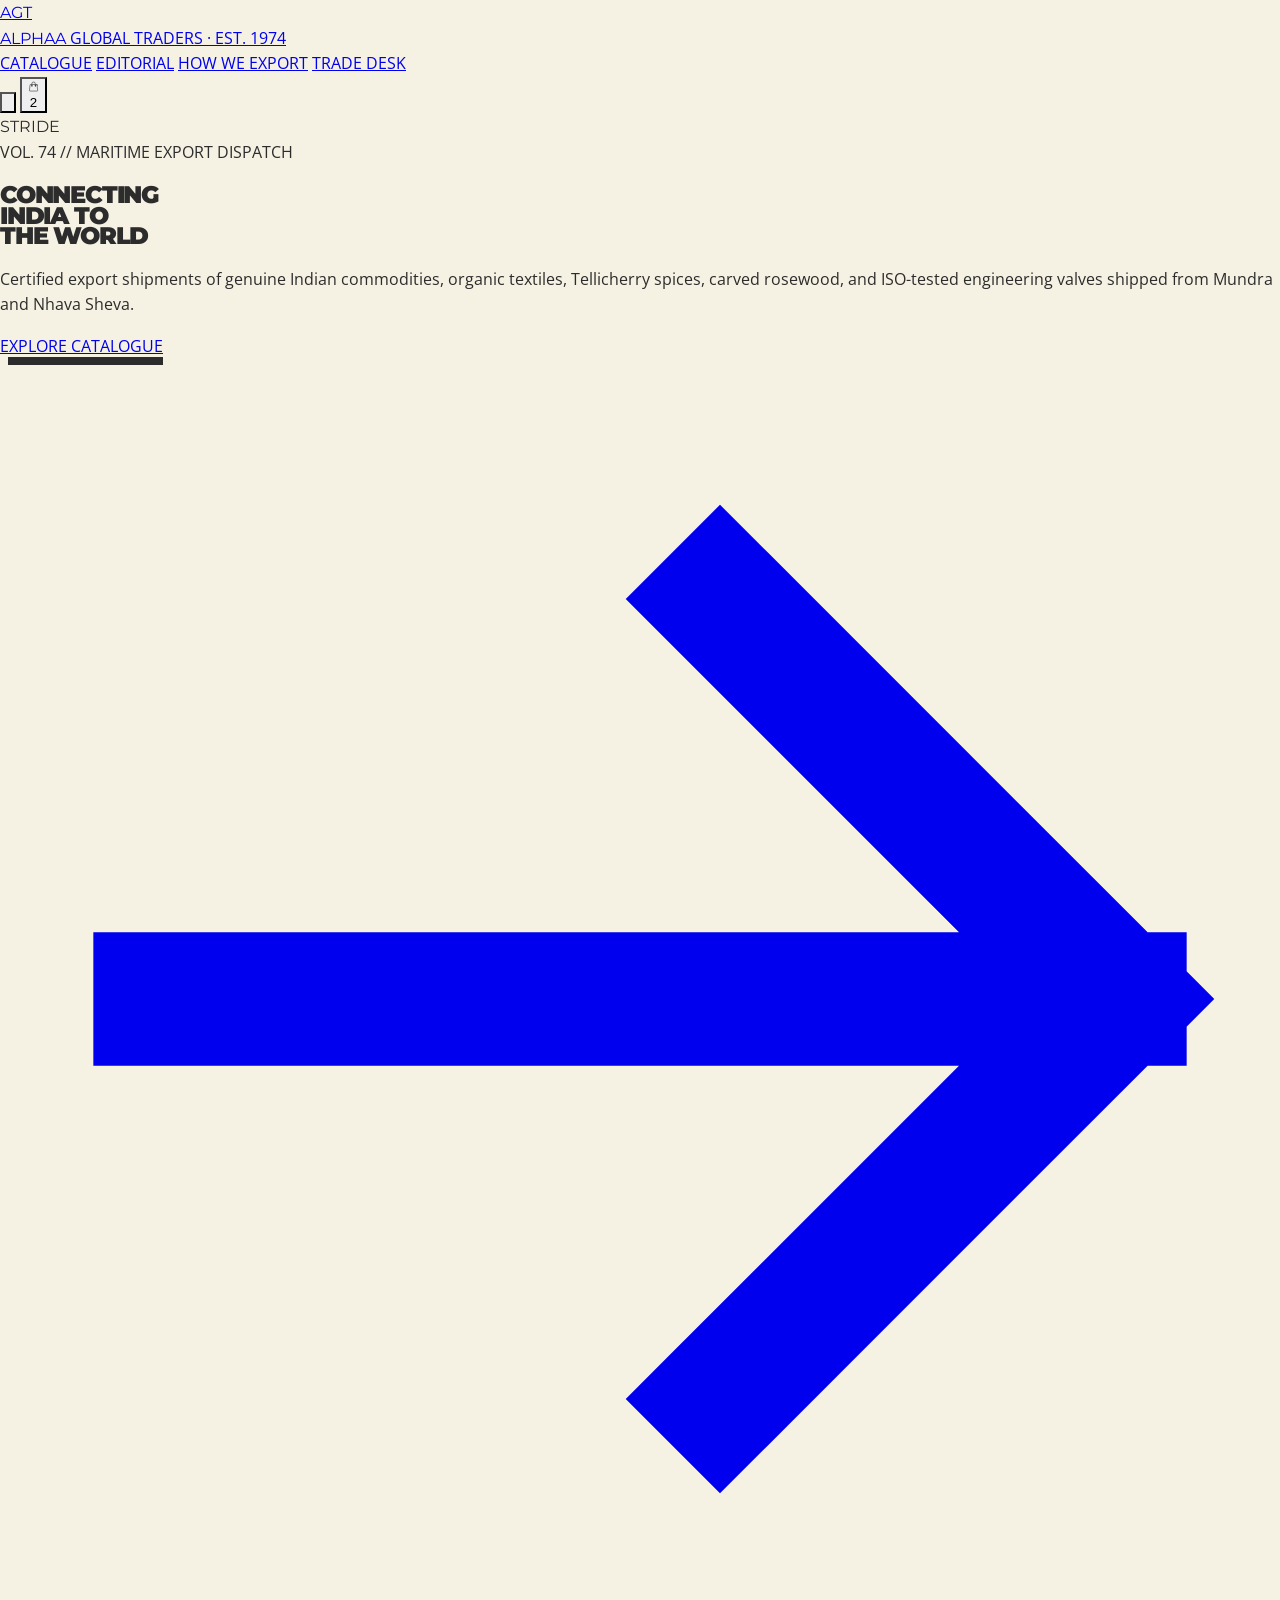
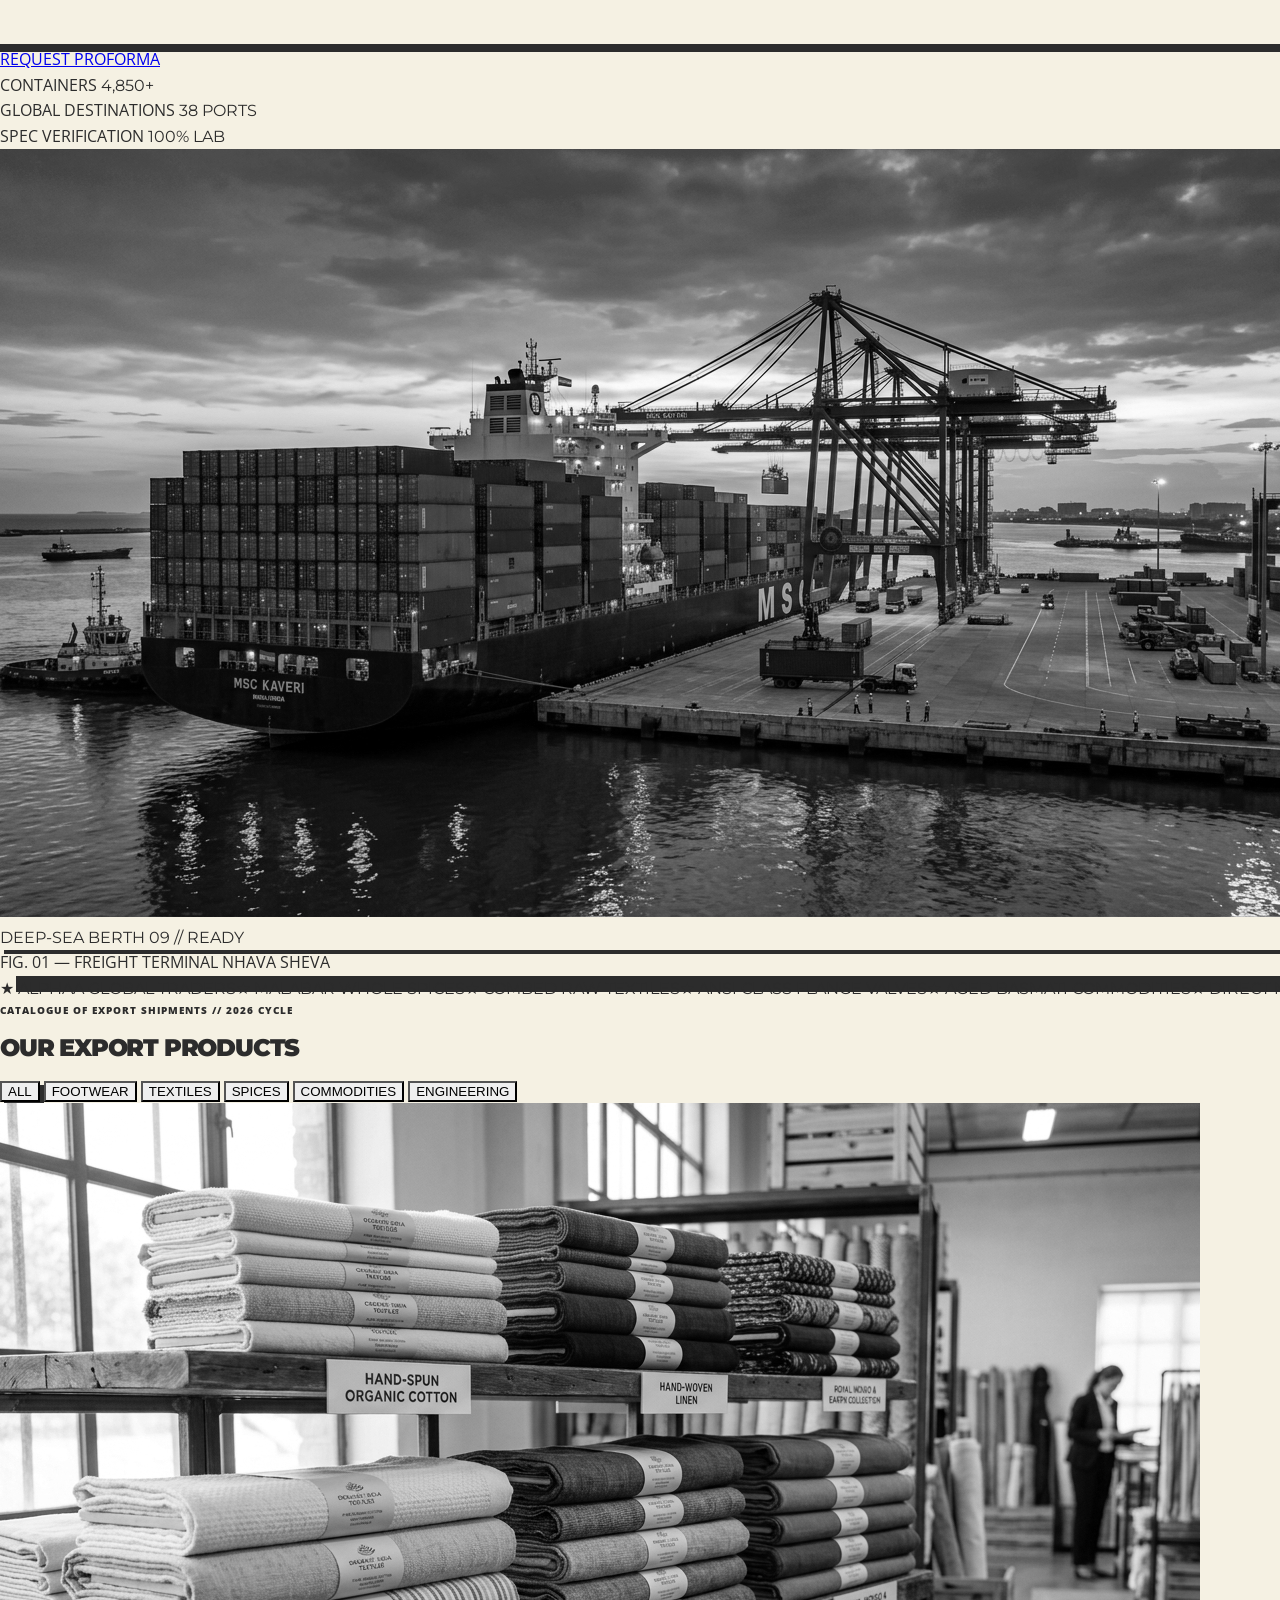
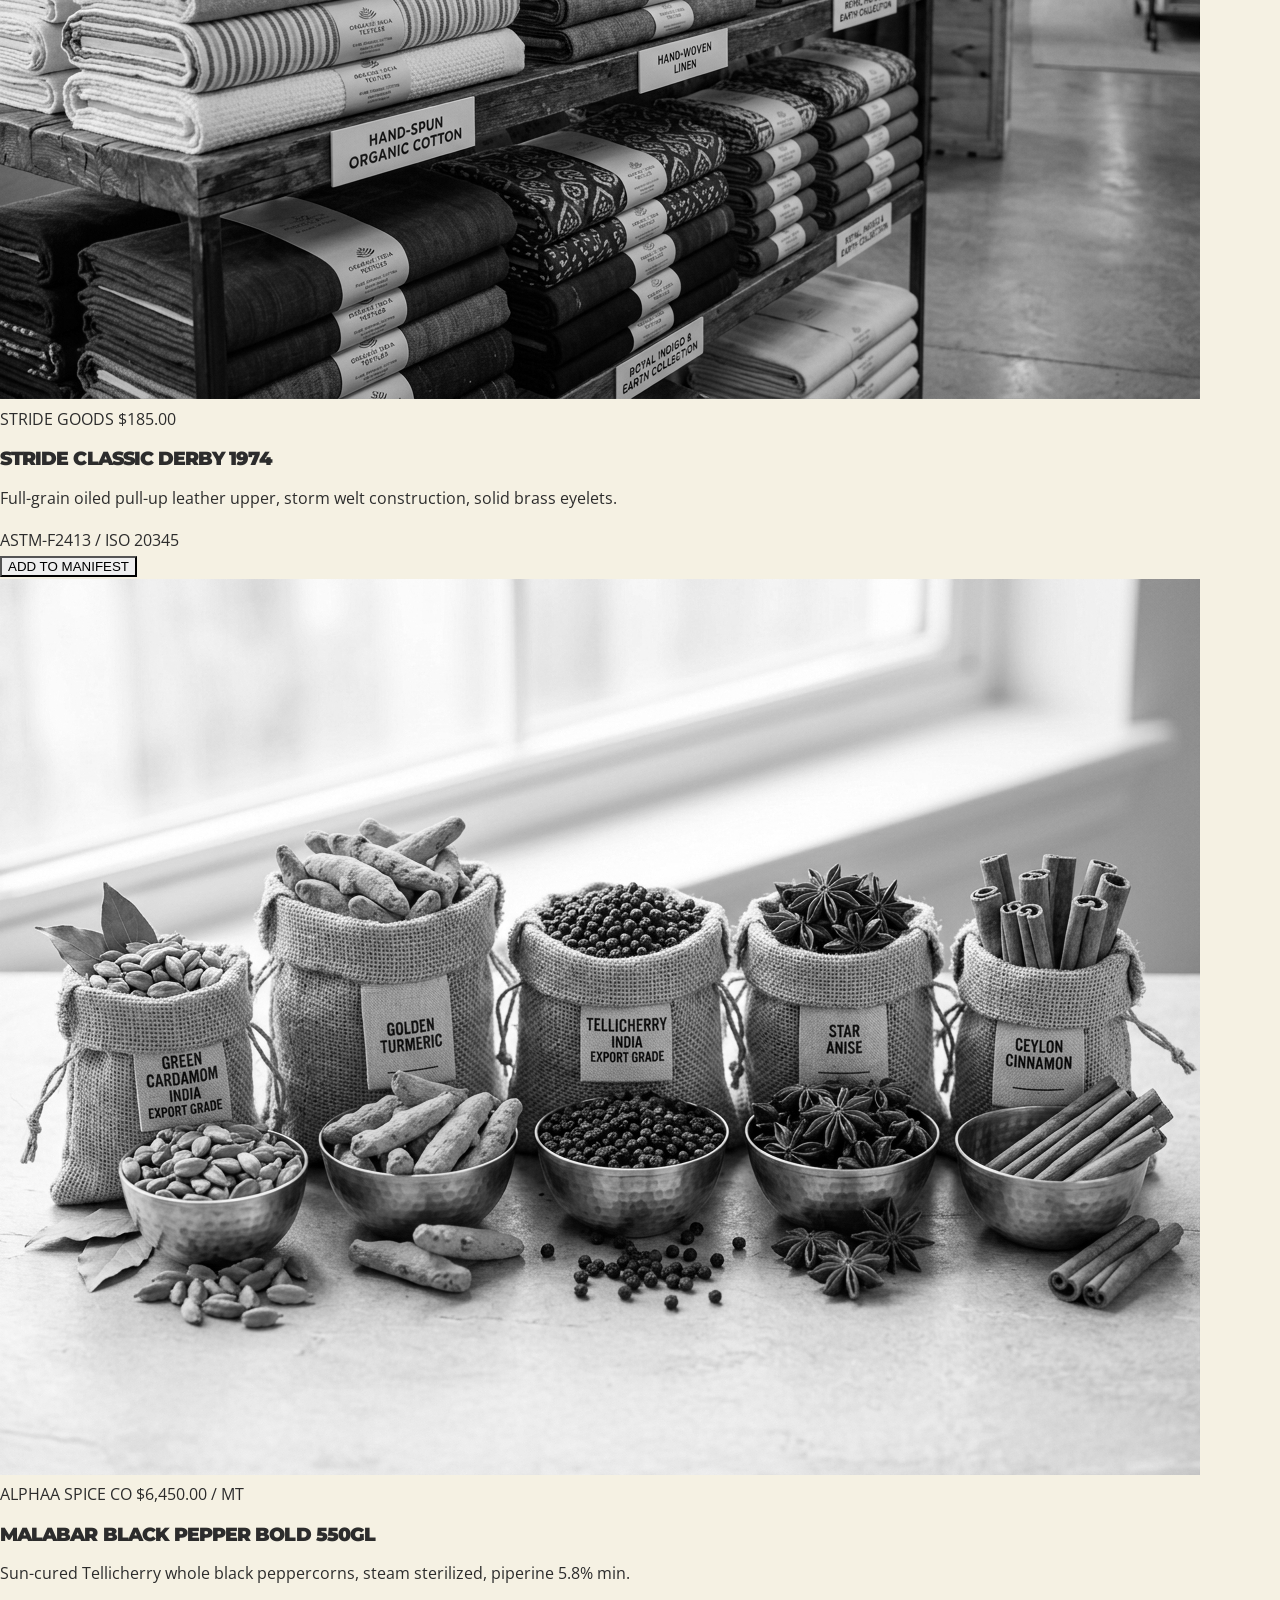
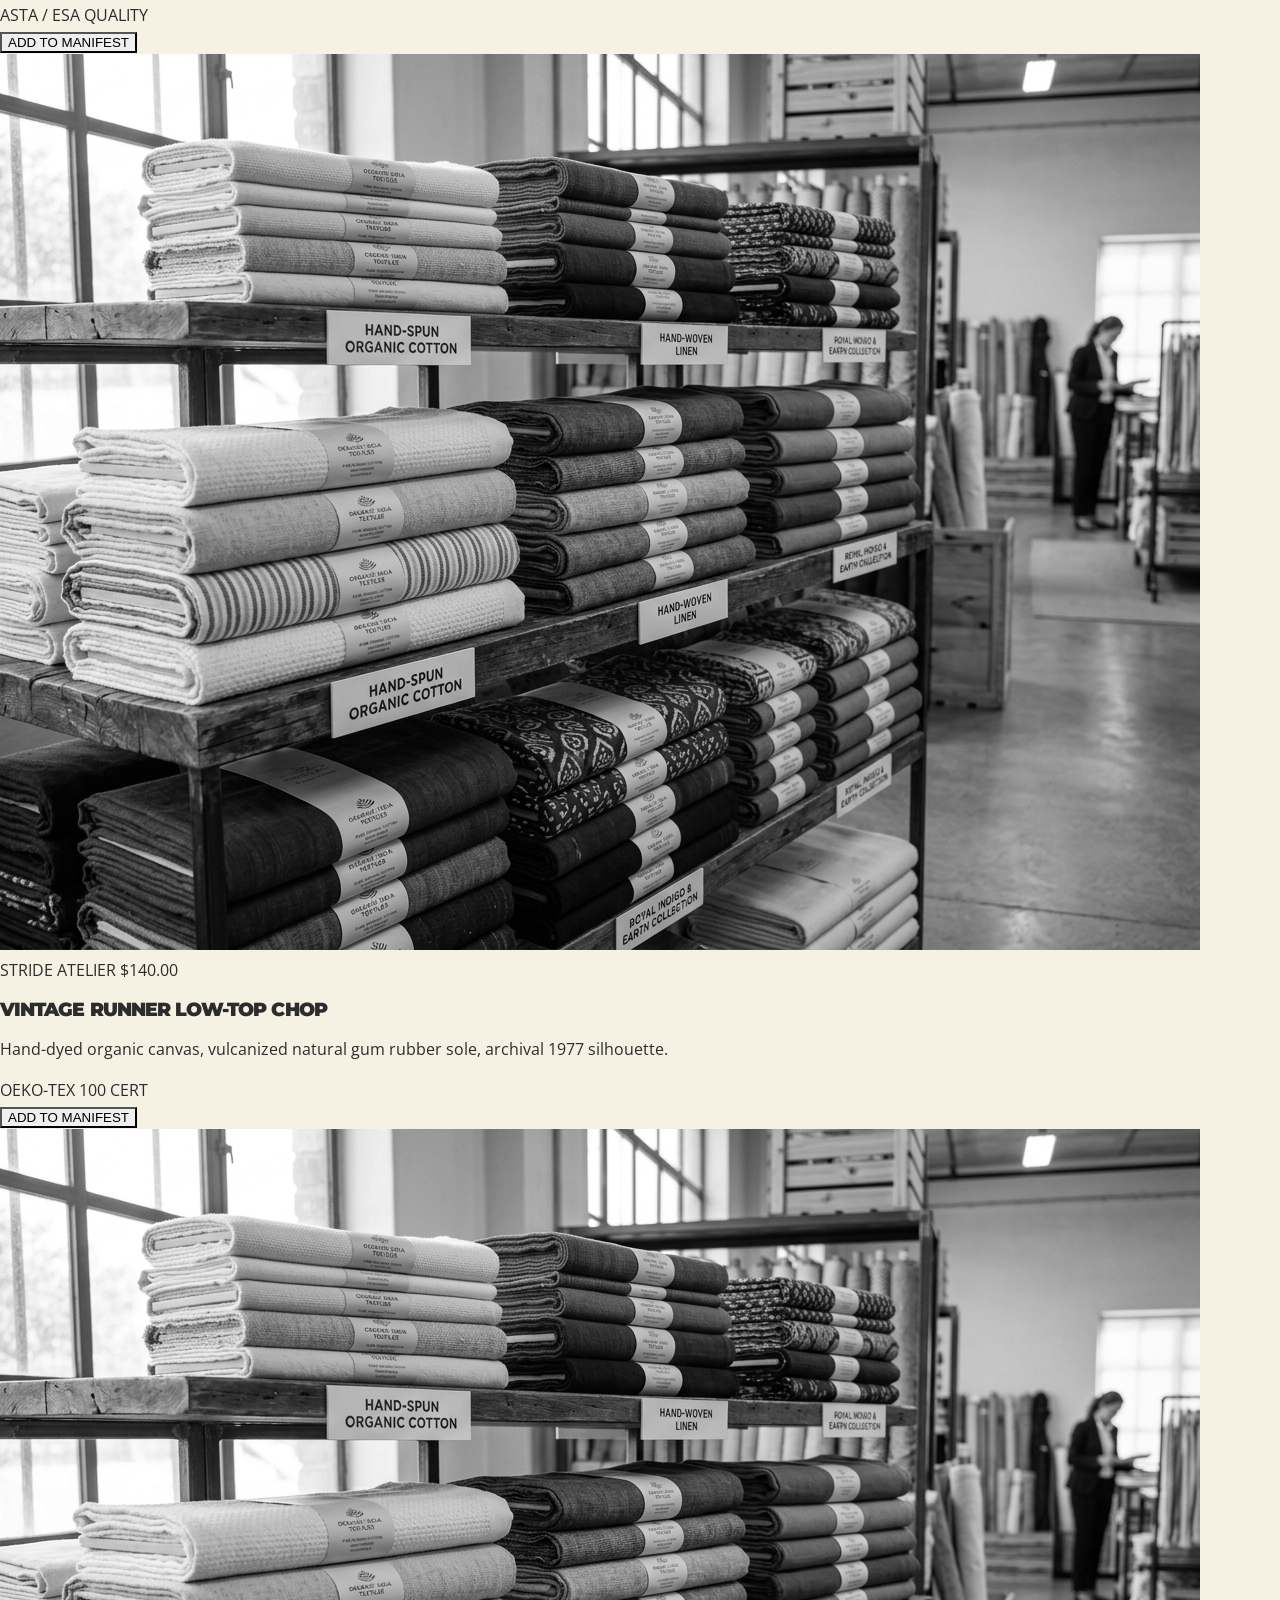
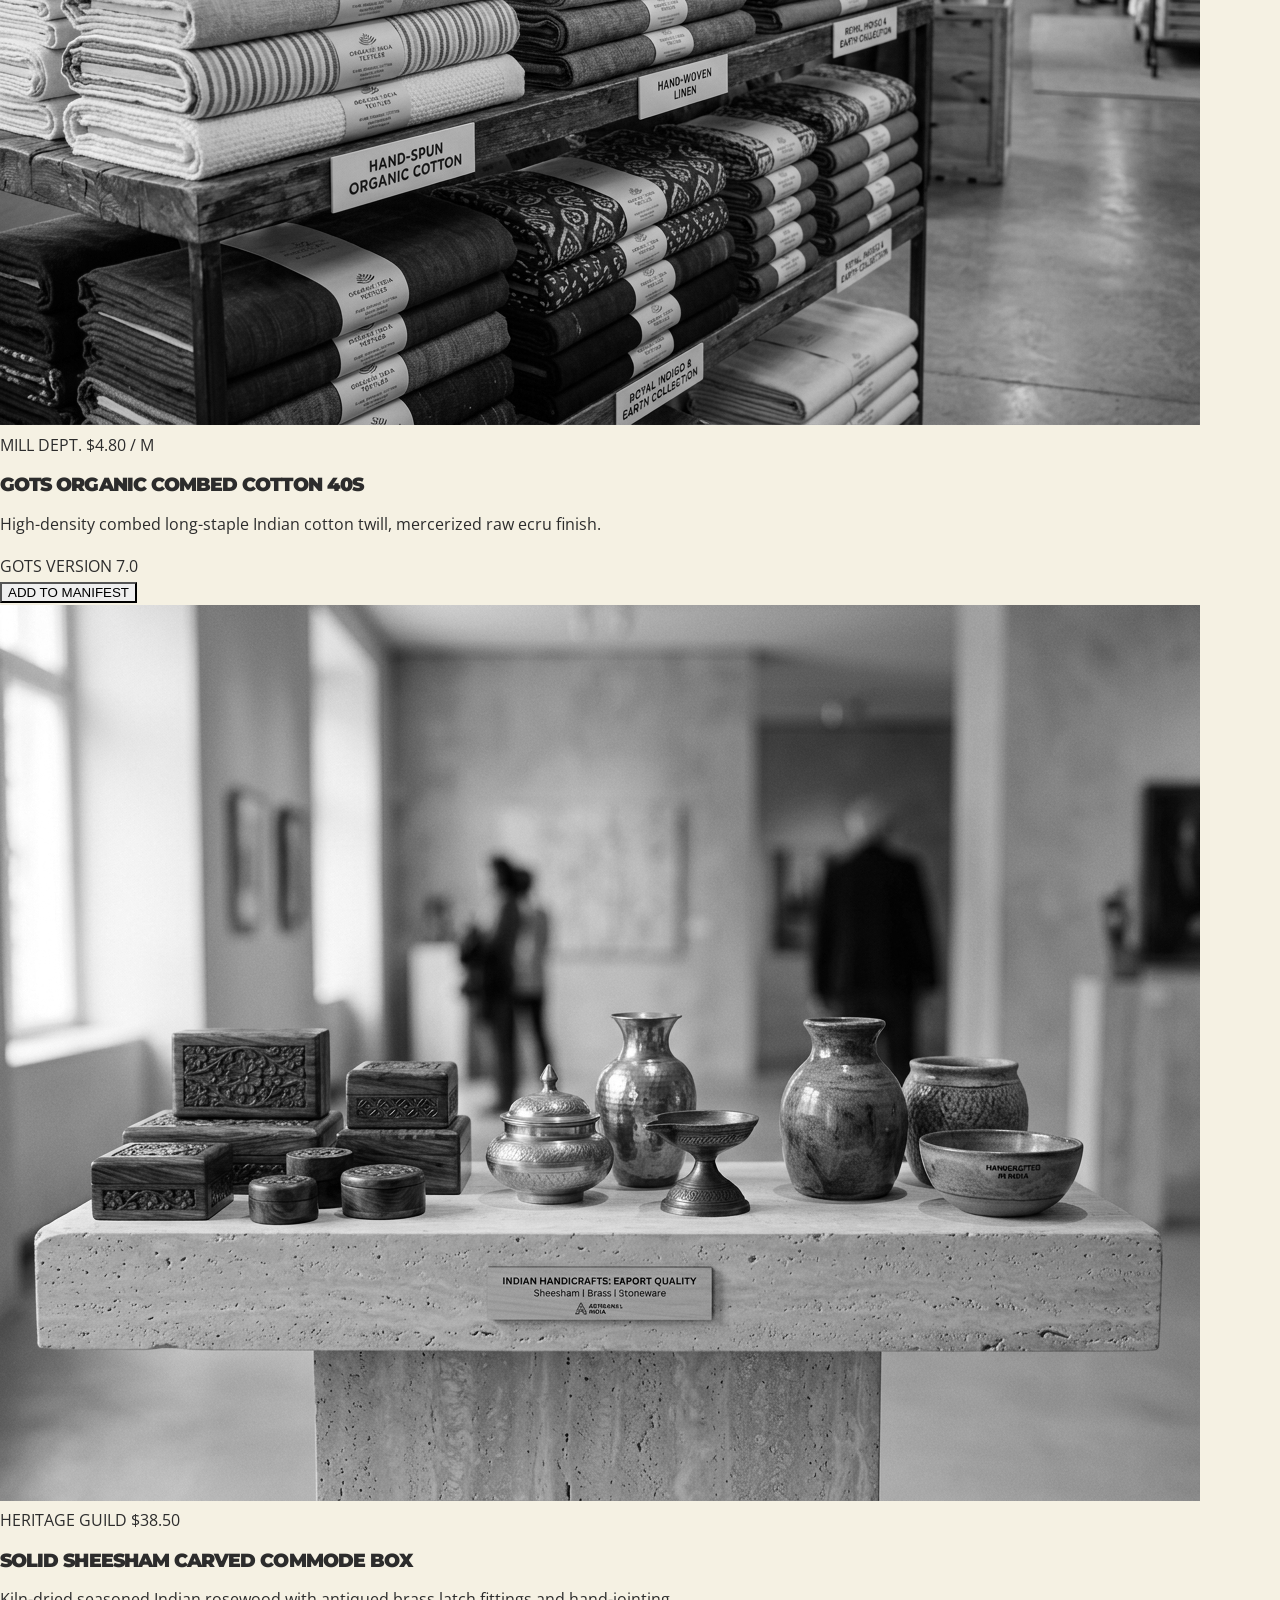
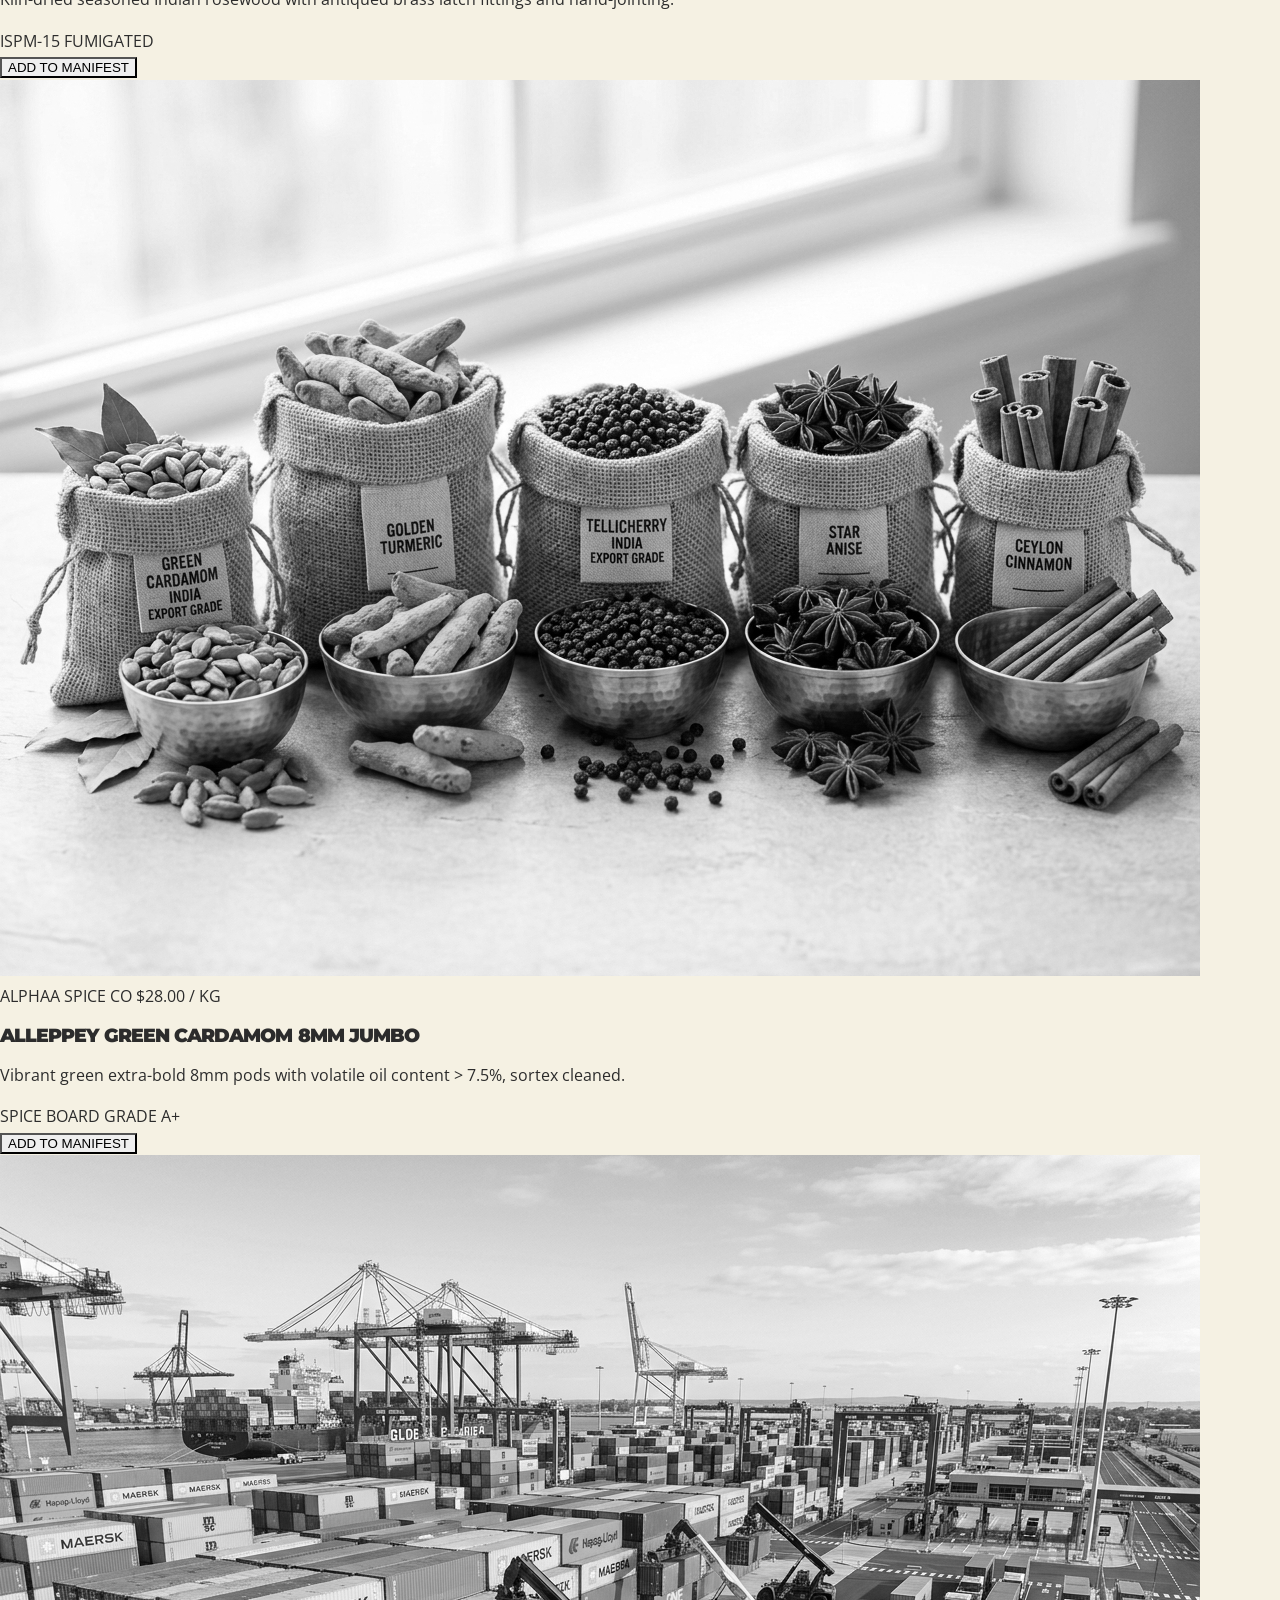
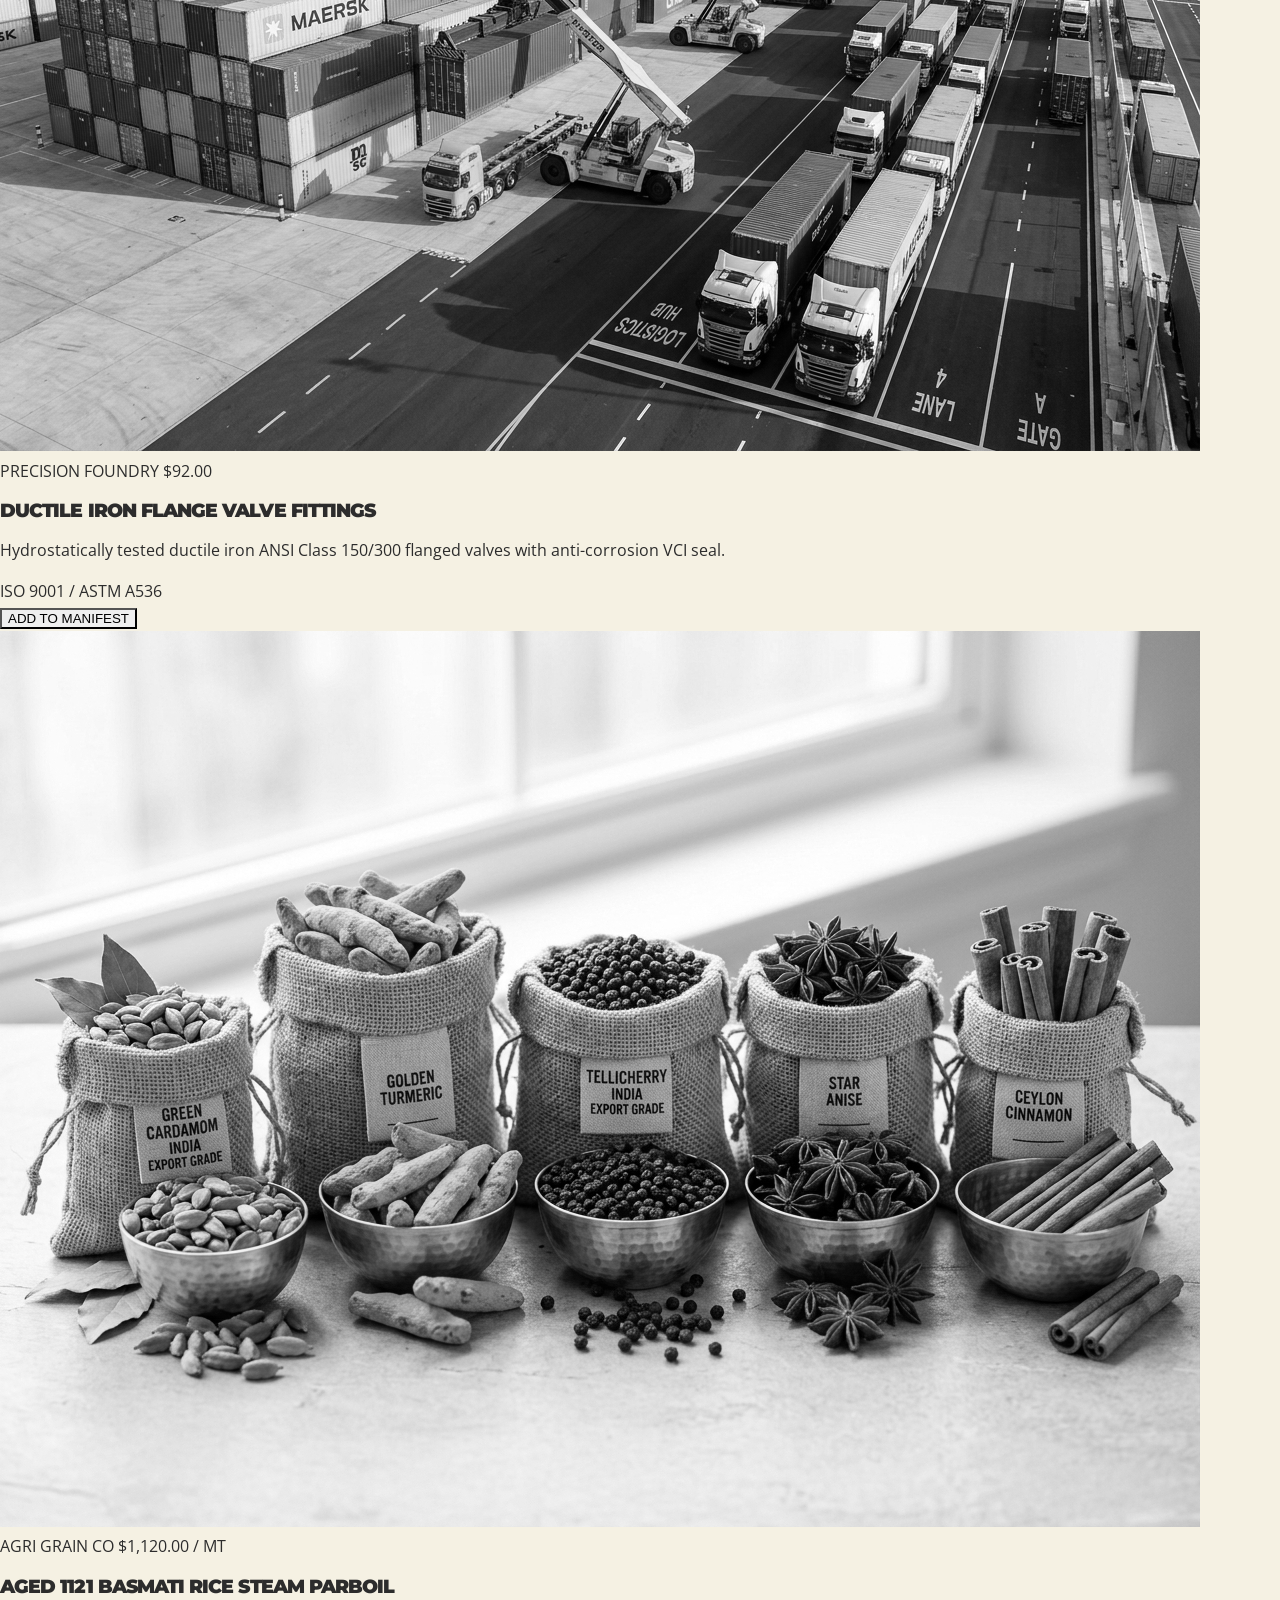
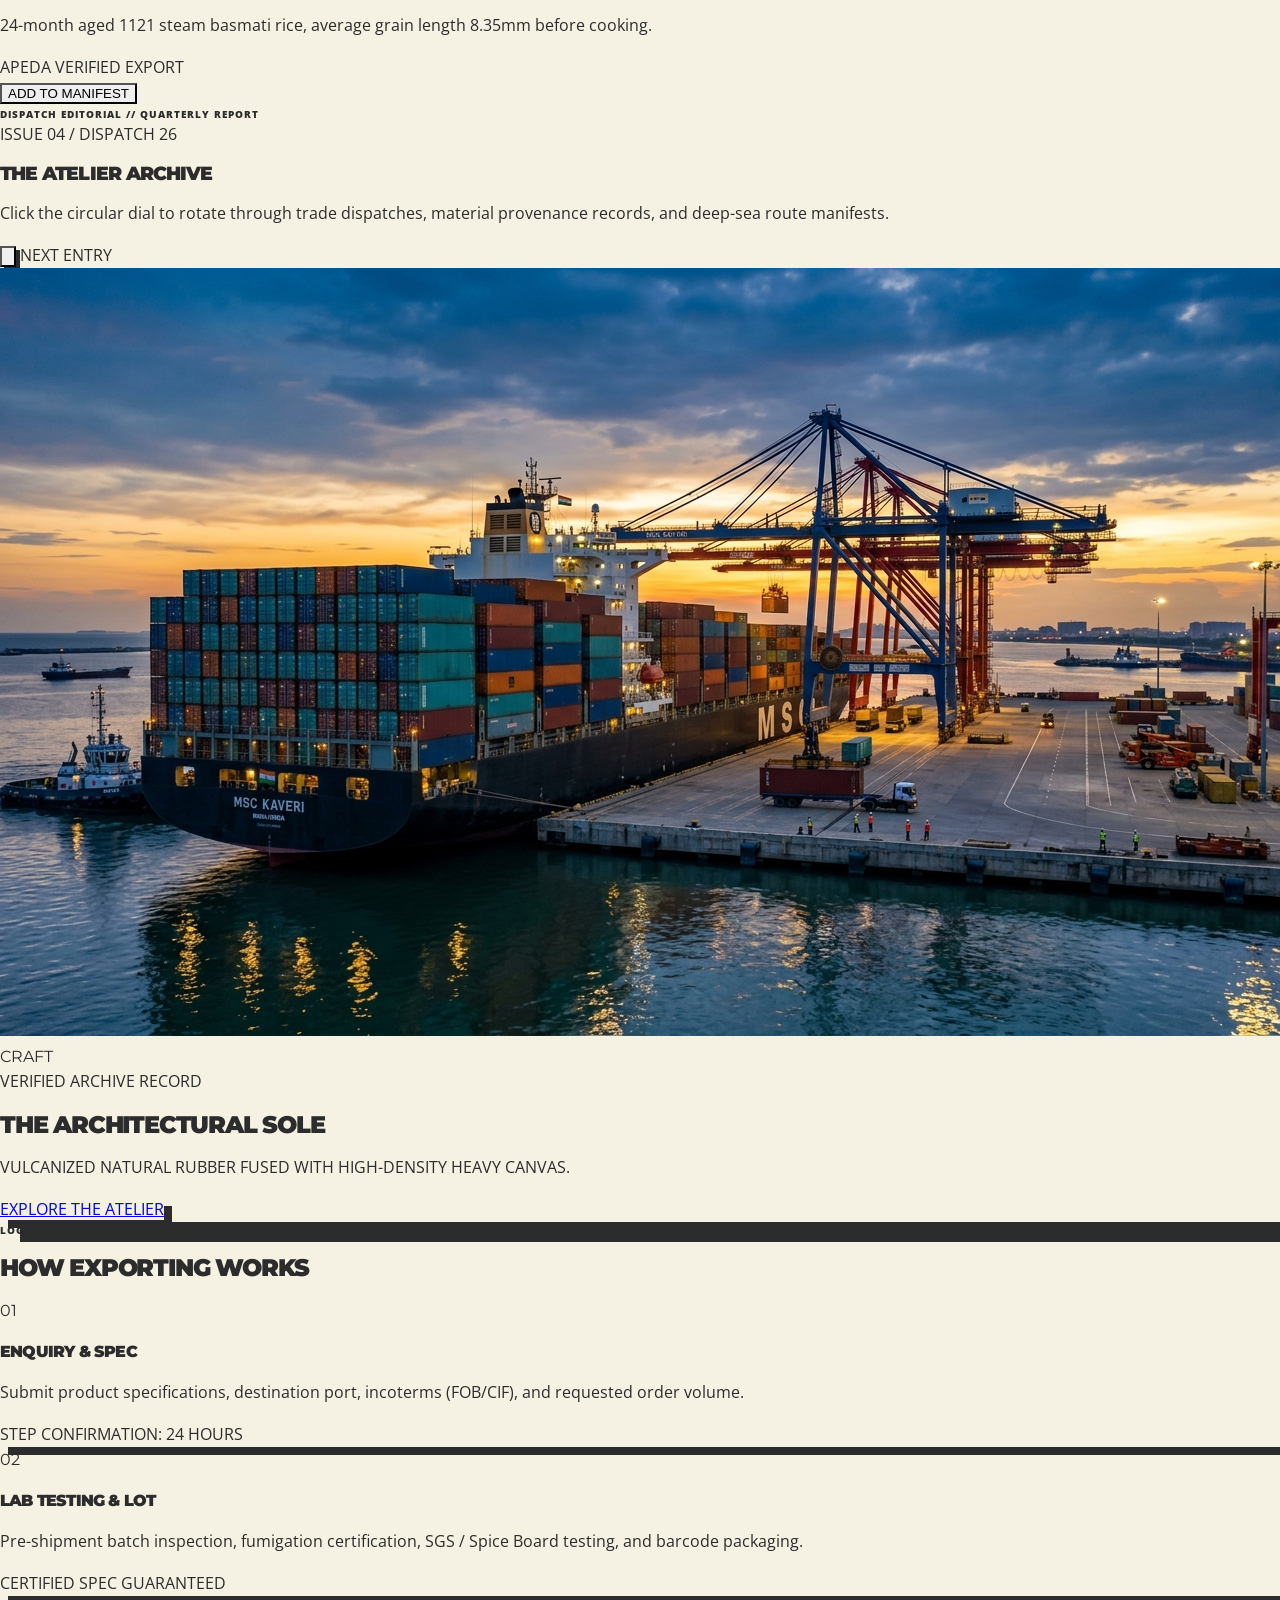
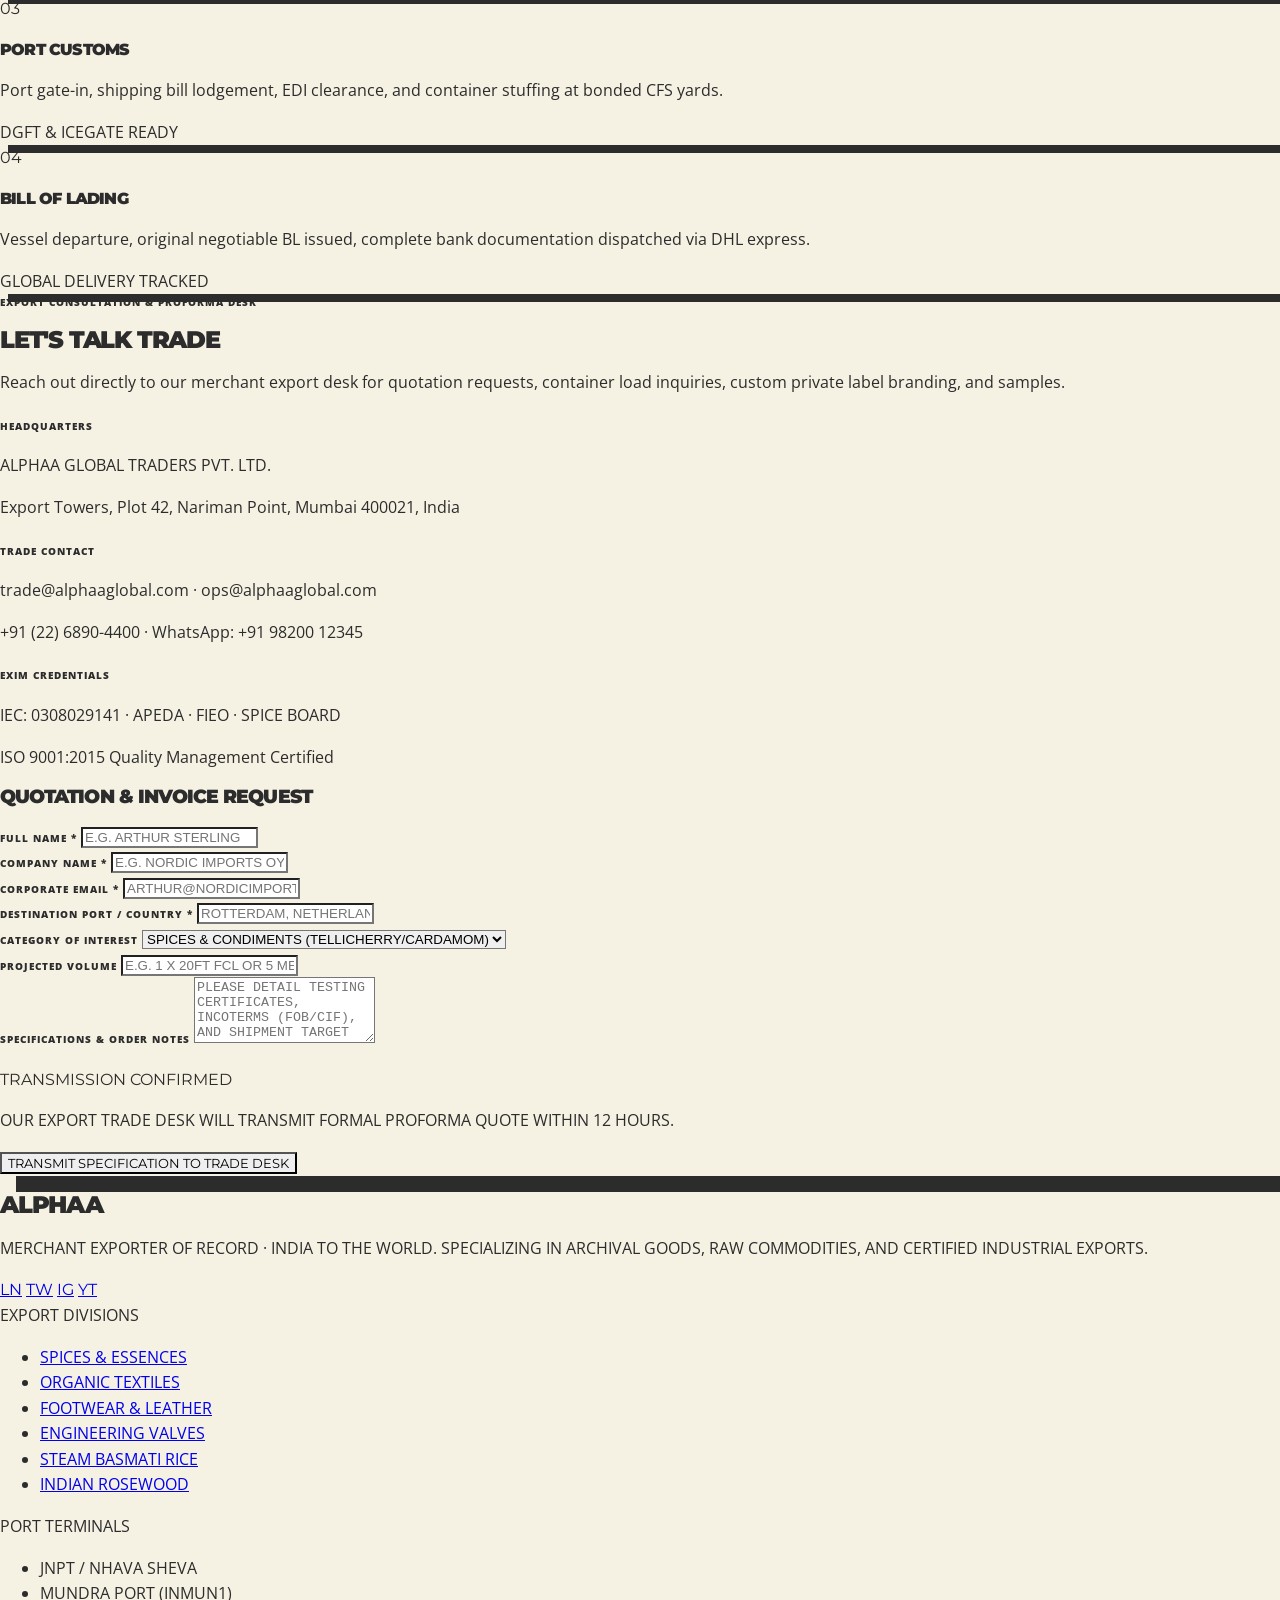
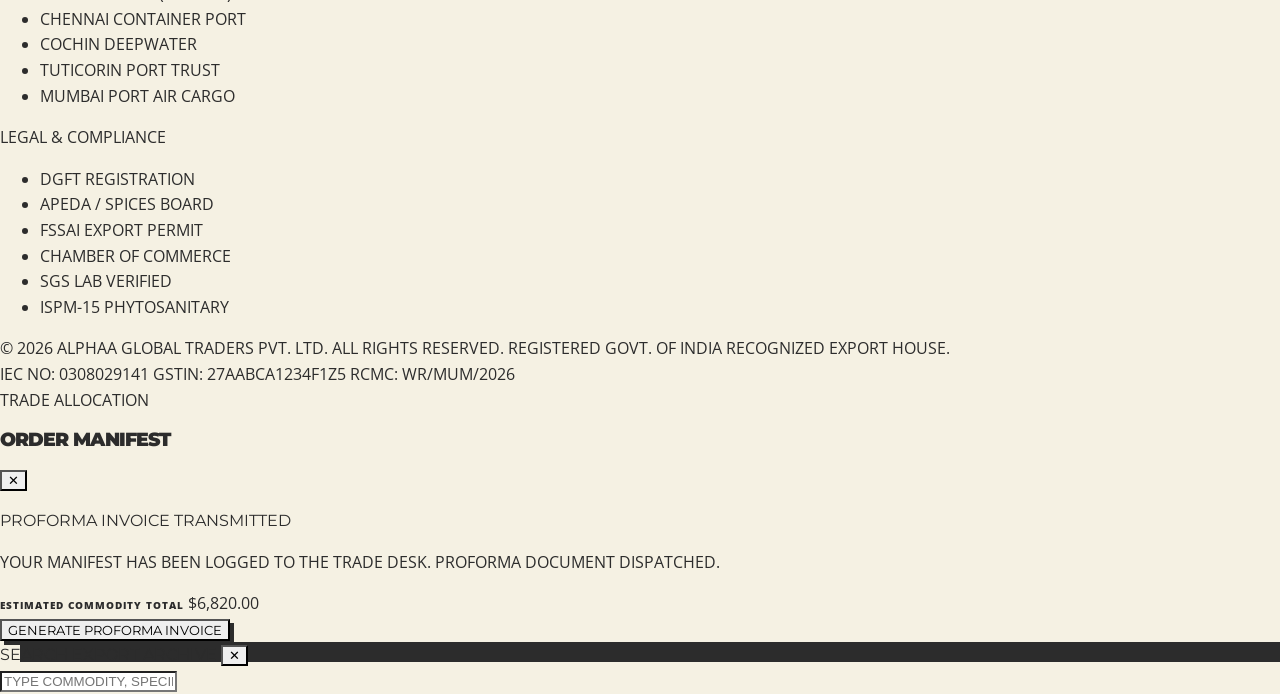
==== index.html @ 690413a4 "feat: initialize Alpha Global Traders storefront Set up core application infrastructure including Re" ====
<!doctype html>
<html lang="en" class="scroll-smooth">
  <head>
    <meta charset="UTF-8" />
    <meta name="viewport" content="width=device-width, initial-scale=1.0" />
    <meta name="view-transition" content="same-origin" />
    <title>Alpha Global Traders</title>
    <meta name="description" content="Leading Indian export company connecting quality Indian products—agricultural commodities, spices, textiles, handicrafts, and engineering goods—to B2B buyers worldwide." />
    
    <!-- Open Graph / Social -->
    <meta property="og:type" content="website" />
    <meta property="og:title" content="Alpha Global Traders" />
    <meta property="og:description" content="Leading Indian export company connecting quality Indian products—agricultural commodities, spices, textiles, handicrafts, and engineering goods—to B2B buyers worldwide." />
    <meta property="og:site_name" content="Alphaa Global Traders" />
    <meta name="twitter:card" content="summary_large_image" />
    <meta name="twitter:title" content="Alpha Global Traders" />
    <meta name="twitter:description" content="Reliable export of quality Indian products to global buyers across 38+ countries." />

    <!-- Google Fonts: Montserrat (700, 800, 900) & Open Sans (400, 600, 700) -->
    <link rel="preconnect" href="https://fonts.googleapis.com">
    <link rel="preconnect" href="https://fonts.gstatic.com" crossorigin>
    <link href="https://fonts.googleapis.com/css2?family=Montserrat:ital,wght@0,700;0,800;0,900;1,800&family=Open+Sans:ital,wght@0,400;0,600;0,700;0,800;1,400&display=swap" rel="stylesheet">
    
    <link rel="stylesheet" href="/src/index.css" />
  </head>
  <body class="bg-[#F5F1E3] text-[#2C2C2C] antialiased selection:bg-[#FCD758] selection:text-[#2C2C2C]">

    <!-- ====================================================================
         SECTION 1: STICKY NAVIGATION BAR (Retro Red #BC2C2C)
         ==================================================================== -->
    <header class="sticky top-0 z-40 bg-[#BC2C2C] border-b-2 border-[#2C2C2C] text-white">
      <div class="max-w-7xl mx-auto px-4 sm:px-6 lg:px-8 h-18 flex items-center justify-between">
        
        <!-- Left: Logo in Montserrat Black -->
        <a href="#" class="flex items-center gap-3 group focus:outline-hidden">
          <div class="bg-[#2C2C2C] text-[#FCD758] px-3 py-1 font-montserrat font-black text-xl tracking-tighter border-2 border-[#2C2C2C] group-hover:bg-white group-hover:text-[#BC2C2C] transition-colors">
            AGT
          </div>
          <div class="flex flex-col">
            <span class="font-montserrat font-black text-xl sm:text-2xl tracking-tighter leading-none uppercase text-white">
              ALPHAA
            </span>
            <span class="text-[9px] font-black uppercase tracking-[0.2em] text-[#FCD758] leading-tight">
              GLOBAL TRADERS · EST. 1974
            </span>
          </div>
        </a>

        <!-- Middle: Nav Links (10px uppercase tracking-widest) -->
        <nav class="hidden md:flex items-center gap-6 text-[10px] font-black uppercase tracking-[0.15em] text-white">
          <a href="#products" class="hover:text-[#FCD758] transition-colors py-2 border-b-2 border-transparent hover:border-[#FCD758]">CATALOGUE</a>
          <a href="#editorial" class="hover:text-[#FCD758] transition-colors py-2 border-b-2 border-transparent hover:border-[#FCD758]">EDITORIAL</a>
          <a href="#process" class="hover:text-[#FCD758] transition-colors py-2 border-b-2 border-transparent hover:border-[#FCD758]">HOW WE EXPORT</a>
          <a href="#contact" class="hover:text-[#FCD758] transition-colors py-2 border-b-2 border-transparent hover:border-[#FCD758]">TRADE DESK</a>
        </nav>

        <!-- Right: Search & Cart Action Icons -->
        <div class="flex items-center gap-4">
          <!-- Search Button -->
          <button
            type="button"
            id="search-toggle-btn"
            class="w-10 h-10 border-2 border-[#2C2C2C] bg-white text-[#2C2C2C] flex items-center justify-center hover:bg-[#FCD758] transition-colors cursor-pointer"
            aria-label="Search export catalogue"
          >
            <svg class="w-4 h-4 stroke-[2.5]" fill="none" stroke="currentColor" viewBox="0 0 24 24">
              <path stroke-linecap="square" stroke-linejoin="miter" d="m21 21-5.197-5.197m0 0A7.5 7.5 0 1 0 5.196 5.196a7.5 7.5 0 0 0 10.607 10.607Z" />
            </svg>
          </button>

          <!-- Cart Button with Spec Badge -->
          <button
            type="button"
            id="cart-toggle-btn"
            class="relative w-10 h-10 border-2 border-[#2C2C2C] bg-white text-[#2C2C2C] flex items-center justify-center hover:bg-[#FCD758] transition-colors cursor-pointer"
            aria-label="View Order Manifest Cart"
          >
            <svg class="w-4 h-4 stroke-[2.5]" fill="none" stroke="currentColor" viewBox="0 0 24 24">
              <path stroke-linecap="square" stroke-linejoin="miter" d="M15.75 10.5V6a3.75 3.75 0 1 0-7.5 0v4.5m11.356-1.993 1.263 12c.07.665-.45 1.243-1.119 1.243H4.25a1.125 1.125 0 0 1-1.12-1.243l1.264-12A1.125 1.125 0 0 1 5.513 7.5h12.974c.576 0 1.059.435 1.119 1.007ZM8.625 10.5a.375.375 0 1 1-.75 0 .375.375 0 0 1 .75 0Zm7.5 0a.375.375 0 1 1-.75 0 .375.375 0 0 1 .75 0Z" />
            </svg>
            <!-- Badge: white circle, #BC2C2C text, font-size: 8px -->
            <span
              id="cart-badge"
              class="absolute -top-1.5 -right-1.5 w-4 h-4 rounded-full bg-white text-[#BC2C2C] text-[8px] font-black border border-[#2C2C2C] flex items-center justify-center leading-none shadow-xs"
            >
              2
            </span>
          </button>
        </div>
      </div>
    </header>

    <!-- ====================================================================
         SECTION 2: HERO SECTION (Full-bleed #BC2C2C, Watermark STRIDE, 9xl)
         ==================================================================== -->
    <section class="relative bg-[#BC2C2C] text-white overflow-hidden border-b-2 border-[#2C2C2C] min-h-[82vh] flex items-center">
      <!-- Massive Background Watermark 'STRIDE' at 25vw, opacity: 0.08, right-aligned -->
      <div
        aria-hidden="true"
        class="absolute right-[-4vw] top-1/2 -translate-y-1/2 font-montserrat font-black text-[25vw] leading-none text-white opacity-[0.08] select-none pointer-events-none tracking-tighter"
      >
        STRIDE
      </div>

      <div class="max-w-7xl mx-auto px-4 sm:px-6 lg:px-8 py-16 sm:py-24 relative z-10 w-full">
        <div class="grid grid-cols-1 lg:grid-cols-12 gap-12 lg:gap-8 items-center">
          
          <!-- Left Column (7 cols): Editorial Typography -->
          <div class="lg:col-span-7 flex flex-col items-start">
            <!-- Utility Label -->
            <div class="inline-flex items-center gap-2 bg-[#2C2C2C] text-[#FCD758] px-3 py-1 mb-6 border-2 border-white/20">
              <span class="w-2 h-2 bg-[#FCD758]"></span>
              <span class="font-open-sans text-[10px] font-black uppercase tracking-[0.1em]">
                VOL. 74 // MARITIME EXPORT DISPATCH
              </span>
            </div>

            <!-- Main Headline: Montserrat 9xl, uppercase, line-height 0.85, letter-spacing -0.05em -->
            <h1 class="font-montserrat font-black text-5xl sm:text-7xl md:text-8xl lg:text-9xl uppercase tracking-[-0.05em] leading-[0.85] text-white mb-6">
              CONNECTING<br />
              INDIA TO<br />
              THE WORLD
            </h1>

            <!-- Subtitle -->
            <p class="font-open-sans text-base sm:text-lg font-normal text-white/95 max-w-xl leading-[1.6] mb-8">
              Certified export shipments of genuine Indian commodities, organic textiles, Tellicherry spices, carved rosewood, and ISO-tested engineering valves shipped from Mundra and Nhava Sheva.
            </p>

            <!-- Buttons & Manifest Tags -->
            <div class="flex flex-wrap items-center gap-4">
              <!-- CTA Button: black background, white text, 12px font, uppercase, tracking-widest -->
              <a
                href="#products"
                class="px-8 py-4 bg-[#2C2C2C] text-white text-[12px] font-black uppercase tracking-widest border-2 border-[#2C2C2C] hover:bg-[#FCD758] hover:text-[#2C2C2C] transition-colors inline-flex items-center gap-3 cursor-pointer shadow-editorial-8"
              >
                <span>EXPLORE CATALOGUE</span>
                <svg class="w-4 h-4" fill="none" stroke="currentColor" stroke-width="2.5" viewBox="0 0 24 24">
                  <path stroke-linecap="square" d="M13.5 4.5 21 12m0 0-7.5 7.5M21 12H3" />
                </svg>
              </a>

              <a
                href="#contact"
                class="px-6 py-4 bg-transparent text-white text-[12px] font-black uppercase tracking-widest border-2 border-white hover:bg-white hover:text-[#BC2C2C] transition-colors inline-flex items-center cursor-pointer"
              >
                REQUEST PROFORMA
              </a>
            </div>

            <!-- Bullet Metadata Strip -->
            <div class="mt-10 pt-6 border-t border-white/20 grid grid-cols-3 gap-6 w-full max-w-lg">
              <div>
                <span class="block text-[9px] font-black uppercase tracking-widest text-[#FCD758]">CONTAINERS</span>
                <span class="font-montserrat font-black text-2xl text-white">4,850+</span>
              </div>
              <div>
                <span class="block text-[9px] font-black uppercase tracking-widest text-[#FCD758]">GLOBAL DESTINATIONS</span>
                <span class="font-montserrat font-black text-2xl text-white">38 PORTS</span>
              </div>
              <div>
                <span class="block text-[9px] font-black uppercase tracking-widest text-[#FCD758]">SPEC VERIFICATION</span>
                <span class="font-montserrat font-black text-2xl text-white">100% LAB</span>
              </div>
            </div>
          </div>

          <!-- Right Column (5 cols): Hero Image in #5DA4C9 container with solid #2C2C2C 16px offset border -->
          <div class="lg:col-span-5 flex justify-center lg:justify-end">
            <div class="relative w-full max-w-md group">
              <!-- #5DA4C9 container with solid #2C2C2C offset border (16px translate-x/y) -->
              <div class="bg-[#5DA4C9] p-4 border-2 border-[#2C2C2C] shadow-editorial-16 transition-transform">
                <div class="relative aspect-4/5 w-full overflow-hidden border-2 border-[#2C2C2C] bg-white">
                  <!-- Grayscale image with 500ms ease-in-out transition to full color on hover -->
                  <img
                    src="/src/assets/images/hero_cargo_ship_1792511625875.jpg"
                    alt="Maritime Container Ship at Mumbai Port"
                    class="w-full h-full object-cover editorial-img"
                  />
                  <!-- Floating Badge -->
                  <div class="absolute bottom-4 left-4 bg-[#FCD758] text-[#2C2C2C] border-2 border-[#2C2C2C] px-3 py-1 font-montserrat font-black text-[10px] uppercase tracking-widest shadow-editorial-4">
                    DEEP-SEA BERTH 09 // READY
                  </div>
                </div>

                <div class="mt-3 flex items-center justify-between text-[#2C2C2C]">
                  <span class="font-open-sans text-[10px] font-black uppercase tracking-widest">
                    FIG. 01 — FREIGHT TERMINAL
                  </span>
                  <span class="font-mono text-xs font-bold">NHAVA SHEVA</span>
                </div>
              </div>
            </div>
          </div>

        </div>
      </div>
    </section>

    <!-- ====================================================================
         SECTION 3: BRAND TICKER (Infinite horizontal marquee, #5DA4C9)
         ==================================================================== -->
    <div class="bg-[#5DA4C9] border-t-2 border-b-2 border-[#2C2C2C] overflow-hidden py-3">
      <div class="animate-marquee-linear flex items-center whitespace-nowrap text-white font-montserrat text-[18px] uppercase font-bold tracking-[0.2em]">
        <span class="mx-6">★ ALPHAA GLOBAL TRADERS</span>
        <span class="mx-6">★ MALABAR WHOLE SPICES</span>
        <span class="mx-6">★ COMBED RAW TEXTILES</span>
        <span class="mx-6">★ ANSI CLASS FLANGE VALVES</span>
        <span class="mx-6">★ AGED BASMATI COMMODITIES</span>
        <span class="mx-6">★ DIRECT MARITIME CORRIDOR</span>
        <span class="mx-6">★ CARVED ROSEWOOD HANDICRAFTS</span>
        <span class="mx-6">★ 38 DESTINATION PORTS</span>
        <span class="mx-6">★ ESTABLISHED 1974</span>
        <!-- Repeated segment for seamless linear scroll -->
        <span class="mx-6">★ ALPHAA GLOBAL TRADERS</span>
        <span class="mx-6">★ MALABAR WHOLE SPICES</span>
        <span class="mx-6">★ COMBED RAW TEXTILES</span>
        <span class="mx-6">★ ANSI CLASS FLANGE VALVES</span>
        <span class="mx-6">★ AGED BASMATI COMMODITIES</span>
        <span class="mx-6">★ DIRECT MARITIME CORRIDOR</span>
        <span class="mx-6">★ CARVED ROSEWOOD HANDICRAFTS</span>
        <span class="mx-6">★ 38 DESTINATION PORTS</span>
        <span class="mx-6">★ ESTABLISHED 1974</span>
      </div>
    </div>

    <!-- ====================================================================
         SECTION 4: PRODUCT GRID (Background: #F5F1E3, 4 Columns)
         ==================================================================== -->
    <section id="products" class="bg-[#F5F1E3] py-20 px-4 sm:px-6 lg:px-8 border-b-2 border-[#2C2C2C]">
      <div class="max-w-7xl mx-auto">
        
        <!-- Header -->
        <div class="flex flex-col md:flex-row md:items-end justify-between gap-6 mb-12">
          <div>
            <div class="utility-label text-[#BC2C2C] mb-2">
              CATALOGUE OF EXPORT SHIPMENTS // 2026 CYCLE
            </div>
            <h2 class="font-montserrat font-black text-4xl sm:text-5xl uppercase leading-[0.85] text-[#2C2C2C]">
              OUR EXPORT PRODUCTS
            </h2>
          </div>

          <!-- Category filter buttons -->
          <div class="flex flex-wrap gap-2">
            <button
              type="button"
              data-category="ALL"
              class="filter-btn px-4 py-2 text-[10px] font-black uppercase tracking-widest border-2 border-[#2C2C2C] bg-[#2C2C2C] text-white shadow-editorial-4 transition-colors cursor-pointer"
            >
              ALL
            </button>
            <button
              type="button"
              data-category="FOOTWEAR"
              class="filter-btn px-4 py-2 text-[10px] font-black uppercase tracking-widest border-2 border-[#2C2C2C] bg-white text-[#2C2C2C] hover:bg-[#FCD758] transition-colors cursor-pointer"
            >
              FOOTWEAR
            </button>
            <button
              type="button"
              data-category="TEXTILES"
              class="filter-btn px-4 py-2 text-[10px] font-black uppercase tracking-widest border-2 border-[#2C2C2C] bg-white text-[#2C2C2C] hover:bg-[#FCD758] transition-colors cursor-pointer"
            >
              TEXTILES
            </button>
            <button
              type="button"
              data-category="SPICES"
              class="filter-btn px-4 py-2 text-[10px] font-black uppercase tracking-widest border-2 border-[#2C2C2C] bg-white text-[#2C2C2C] hover:bg-[#FCD758] transition-colors cursor-pointer"
            >
              SPICES
            </button>
            <button
              type="button"
              data-category="COMMODITIES"
              class="filter-btn px-4 py-2 text-[10px] font-black uppercase tracking-widest border-2 border-[#2C2C2C] bg-white text-[#2C2C2C] hover:bg-[#FCD758] transition-colors cursor-pointer"
            >
              COMMODITIES
            </button>
            <button
              type="button"
              data-category="ENGINEERING"
              class="filter-btn px-4 py-2 text-[10px] font-black uppercase tracking-widest border-2 border-[#2C2C2C] bg-white text-[#2C2C2C] hover:bg-[#FCD758] transition-colors cursor-pointer"
            >
              ENGINEERING
            </button>
          </div>
        </div>

        <!-- 4-Column Card Grid -->
        <div class="grid grid-cols-1 sm:grid-cols-2 lg:grid-cols-4 gap-6">
          
          <!-- Card 1: Stride Derby 1974 -->
          <div
            data-category="FOOTWEAR"
            class="product-card bg-white border-2 border-[#2C2C2C] flex flex-col justify-between group hover:shadow-editorial-8 transition-shadow"
          >
            <div>
              <div class="p-3 bg-[#F5F1E3] border-b-2 border-[#2C2C2C]">
                <!-- Grayscale image that turns to color on hover -->
                <div class="aspect-square bg-[#5DA4C9] overflow-hidden border border-[#2C2C2C]">
                  <img
                    src="/src/assets/images/product_indian_textiles_1792511627399.jpg"
                    alt="Stride Classic Derby 1974"
                    class="w-full h-full object-cover editorial-img"
                  />
                </div>
              </div>

              <!-- Metadata -->
              <div class="p-4">
                <!-- Top row: brand (10px gray uppercase) and price (10px bold) -->
                <div class="flex items-center justify-between text-[10px] uppercase font-bold mb-1">
                  <span class="text-slate-500 tracking-widest">STRIDE GOODS</span>
                  <span class="font-mono text-[#BC2C2C] font-black">$185.00</span>
                </div>

                <!-- Bottom row: product name (14px black uppercase) -->
                <h3 class="font-montserrat font-black text-sm uppercase text-[#2C2C2C] leading-snug mb-2">
                  STRIDE CLASSIC DERBY 1974
                </h3>

                <p class="font-open-sans text-xs text-slate-600 line-clamp-2 leading-relaxed mb-3">
                  Full-grain oiled pull-up leather upper, storm welt construction, solid brass eyelets.
                </p>

                <div class="inline-block bg-[#F5F1E3] border border-[#2C2C2C] px-2 py-0.5 text-[9px] font-black uppercase text-[#2C2C2C]">
                  ASTM-F2413 / ISO 20345
                </div>
              </div>
            </div>

            <!-- Card Action Button -->
            <div class="p-4 pt-0">
              <button
                type="button"
                data-product-id="prod-1"
                class="add-to-cart-btn w-full py-2.5 bg-[#2C2C2C] text-white text-[10px] font-black uppercase tracking-widest hover:bg-[#FCD758] hover:text-[#2C2C2C] border-2 border-[#2C2C2C] transition-colors cursor-pointer"
              >
                ADD TO MANIFEST
              </button>
            </div>
          </div>

          <!-- Card 2: Malabar Black Pepper Bold -->
          <div
            data-category="SPICES"
            class="product-card bg-white border-2 border-[#2C2C2C] flex flex-col justify-between group hover:shadow-editorial-8 transition-shadow"
          >
            <div>
              <div class="p-3 bg-[#F5F1E3] border-b-2 border-[#2C2C2C]">
                <div class="aspect-square bg-[#5DA4C9] overflow-hidden border border-[#2C2C2C]">
                  <img
                    src="/src/assets/images/product_indian_spices_1792511627303.jpg"
                    alt="Malabar Black Pepper Bold"
                    class="w-full h-full object-cover editorial-img"
                  />
                </div>
              </div>

              <div class="p-4">
                <div class="flex items-center justify-between text-[10px] uppercase font-bold mb-1">
                  <span class="text-slate-500 tracking-widest">ALPHAA SPICE CO</span>
                  <span class="font-mono text-[#BC2C2C] font-black">$6,450.00 / MT</span>
                </div>

                <h3 class="font-montserrat font-black text-sm uppercase text-[#2C2C2C] leading-snug mb-2">
                  MALABAR BLACK PEPPER BOLD 550GL
                </h3>

                <p class="font-open-sans text-xs text-slate-600 line-clamp-2 leading-relaxed mb-3">
                  Sun-cured Tellicherry whole black peppercorns, steam sterilized, piperine 5.8% min.
                </p>

                <div class="inline-block bg-[#F5F1E3] border border-[#2C2C2C] px-2 py-0.5 text-[9px] font-black uppercase text-[#2C2C2C]">
                  ASTA / ESA QUALITY
                </div>
              </div>
            </div>

            <div class="p-4 pt-0">
              <button
                type="button"
                data-product-id="prod-2"
                class="add-to-cart-btn w-full py-2.5 bg-[#2C2C2C] text-white text-[10px] font-black uppercase tracking-widest hover:bg-[#FCD758] hover:text-[#2C2C2C] border-2 border-[#2C2C2C] transition-colors cursor-pointer"
              >
                ADD TO MANIFEST
              </button>
            </div>
          </div>

          <!-- Card 3: Vintage Runner Low-Top Chop -->
          <div
            data-category="FOOTWEAR"
            class="product-card bg-white border-2 border-[#2C2C2C] flex flex-col justify-between group hover:shadow-editorial-8 transition-shadow"
          >
            <div>
              <div class="p-3 bg-[#F5F1E3] border-b-2 border-[#2C2C2C]">
                <div class="aspect-square bg-[#5DA4C9] overflow-hidden border border-[#2C2C2C]">
                  <img
                    src="/src/assets/images/product_indian_textiles_1792511627399.jpg"
                    alt="Vintage Runner Low-Top Chop"
                    class="w-full h-full object-cover editorial-img"
                  />
                </div>
              </div>

              <div class="p-4">
                <div class="flex items-center justify-between text-[10px] uppercase font-bold mb-1">
                  <span class="text-slate-500 tracking-widest">STRIDE ATELIER</span>
                  <span class="font-mono text-[#BC2C2C] font-black">$140.00</span>
                </div>

                <h3 class="font-montserrat font-black text-sm uppercase text-[#2C2C2C] leading-snug mb-2">
                  VINTAGE RUNNER LOW-TOP CHOP
                </h3>

                <p class="font-open-sans text-xs text-slate-600 line-clamp-2 leading-relaxed mb-3">
                  Hand-dyed organic canvas, vulcanized natural gum rubber sole, archival 1977 silhouette.
                </p>

                <div class="inline-block bg-[#F5F1E3] border border-[#2C2C2C] px-2 py-0.5 text-[9px] font-black uppercase text-[#2C2C2C]">
                  OEKO-TEX 100 CERT
                </div>
              </div>
            </div>

            <div class="p-4 pt-0">
              <button
                type="button"
                data-product-id="prod-3"
                class="add-to-cart-btn w-full py-2.5 bg-[#2C2C2C] text-white text-[10px] font-black uppercase tracking-widest hover:bg-[#FCD758] hover:text-[#2C2C2C] border-2 border-[#2C2C2C] transition-colors cursor-pointer"
              >
                ADD TO MANIFEST
              </button>
            </div>
          </div>

          <!-- Card 4: GOTS Organic Combed Cotton -->
          <div
            data-category="TEXTILES"
            class="product-card bg-white border-2 border-[#2C2C2C] flex flex-col justify-between group hover:shadow-editorial-8 transition-shadow"
          >
            <div>
              <div class="p-3 bg-[#F5F1E3] border-b-2 border-[#2C2C2C]">
                <div class="aspect-square bg-[#5DA4C9] overflow-hidden border border-[#2C2C2C]">
                  <img
                    src="/src/assets/images/product_indian_textiles_1792511627399.jpg"
                    alt="GOTS Organic Combed Cotton"
                    class="w-full h-full object-cover editorial-img"
                  />
                </div>
              </div>

              <div class="p-4">
                <div class="flex items-center justify-between text-[10px] uppercase font-bold mb-1">
                  <span class="text-slate-500 tracking-widest">MILL DEPT.</span>
                  <span class="font-mono text-[#BC2C2C] font-black">$4.80 / M</span>
                </div>

                <h3 class="font-montserrat font-black text-sm uppercase text-[#2C2C2C] leading-snug mb-2">
                  GOTS ORGANIC COMBED COTTON 40S
                </h3>

                <p class="font-open-sans text-xs text-slate-600 line-clamp-2 leading-relaxed mb-3">
                  High-density combed long-staple Indian cotton twill, mercerized raw ecru finish.
                </p>

                <div class="inline-block bg-[#F5F1E3] border border-[#2C2C2C] px-2 py-0.5 text-[9px] font-black uppercase text-[#2C2C2C]">
                  GOTS VERSION 7.0
                </div>
              </div>
            </div>

            <div class="p-4 pt-0">
              <button
                type="button"
                data-product-id="prod-4"
                class="add-to-cart-btn w-full py-2.5 bg-[#2C2C2C] text-white text-[10px] font-black uppercase tracking-widest hover:bg-[#FCD758] hover:text-[#2C2C2C] border-2 border-[#2C2C2C] transition-colors cursor-pointer"
              >
                ADD TO MANIFEST
              </button>
            </div>
          </div>

          <!-- Card 5: Solid Sheesham Carved Commode Box -->
          <div
            data-category="COMMODITIES"
            class="product-card bg-white border-2 border-[#2C2C2C] flex flex-col justify-between group hover:shadow-editorial-8 transition-shadow"
          >
            <div>
              <div class="p-3 bg-[#F5F1E3] border-b-2 border-[#2C2C2C]">
                <div class="aspect-square bg-[#5DA4C9] overflow-hidden border border-[#2C2C2C]">
                  <img
                    src="/src/assets/images/product_indian_handicrafts_1792511628636.jpg"
                    alt="Solid Sheesham Carved Commode Box"
                    class="w-full h-full object-cover editorial-img"
                  />
                </div>
              </div>

              <div class="p-4">
                <div class="flex items-center justify-between text-[10px] uppercase font-bold mb-1">
                  <span class="text-slate-500 tracking-widest">HERITAGE GUILD</span>
                  <span class="font-mono text-[#BC2C2C] font-black">$38.50</span>
                </div>

                <h3 class="font-montserrat font-black text-sm uppercase text-[#2C2C2C] leading-snug mb-2">
                  SOLID SHEESHAM CARVED COMMODE BOX
                </h3>

                <p class="font-open-sans text-xs text-slate-600 line-clamp-2 leading-relaxed mb-3">
                  Kiln-dried seasoned Indian rosewood with antiqued brass latch fittings and hand-jointing.
                </p>

                <div class="inline-block bg-[#F5F1E3] border border-[#2C2C2C] px-2 py-0.5 text-[9px] font-black uppercase text-[#2C2C2C]">
                  ISPM-15 FUMIGATED
                </div>
              </div>
            </div>

            <div class="p-4 pt-0">
              <button
                type="button"
                data-product-id="prod-5"
                class="add-to-cart-btn w-full py-2.5 bg-[#2C2C2C] text-white text-[10px] font-black uppercase tracking-widest hover:bg-[#FCD758] hover:text-[#2C2C2C] border-2 border-[#2C2C2C] transition-colors cursor-pointer"
              >
                ADD TO MANIFEST
              </button>
            </div>
          </div>

          <!-- Card 6: Alleppey Green Cardamom 8mm -->
          <div
            data-category="SPICES"
            class="product-card bg-white border-2 border-[#2C2C2C] flex flex-col justify-between group hover:shadow-editorial-8 transition-shadow"
          >
            <div>
              <div class="p-3 bg-[#F5F1E3] border-b-2 border-[#2C2C2C]">
                <div class="aspect-square bg-[#5DA4C9] overflow-hidden border border-[#2C2C2C]">
                  <img
                    src="/src/assets/images/product_indian_spices_1792511627303.jpg"
                    alt="Alleppey Green Cardamom 8mm"
                    class="w-full h-full object-cover editorial-img"
                  />
                </div>
              </div>

              <div class="p-4">
                <div class="flex items-center justify-between text-[10px] uppercase font-bold mb-1">
                  <span class="text-slate-500 tracking-widest">ALPHAA SPICE CO</span>
                  <span class="font-mono text-[#BC2C2C] font-black">$28.00 / KG</span>
                </div>

                <h3 class="font-montserrat font-black text-sm uppercase text-[#2C2C2C] leading-snug mb-2">
                  ALLEPPEY GREEN CARDAMOM 8MM JUMBO
                </h3>

                <p class="font-open-sans text-xs text-slate-600 line-clamp-2 leading-relaxed mb-3">
                  Vibrant green extra-bold 8mm pods with volatile oil content > 7.5%, sortex cleaned.
                </p>

                <div class="inline-block bg-[#F5F1E3] border border-[#2C2C2C] px-2 py-0.5 text-[9px] font-black uppercase text-[#2C2C2C]">
                  SPICE BOARD GRADE A+
                </div>
              </div>
            </div>

            <div class="p-4 pt-0">
              <button
                type="button"
                data-product-id="prod-6"
                class="add-to-cart-btn w-full py-2.5 bg-[#2C2C2C] text-white text-[10px] font-black uppercase tracking-widest hover:bg-[#FCD758] hover:text-[#2C2C2C] border-2 border-[#2C2C2C] transition-colors cursor-pointer"
              >
                ADD TO MANIFEST
              </button>
            </div>
          </div>

          <!-- Card 7: Ductile Iron Flange Valve -->
          <div
            data-category="ENGINEERING"
            class="product-card bg-white border-2 border-[#2C2C2C] flex flex-col justify-between group hover:shadow-editorial-8 transition-shadow"
          >
            <div>
              <div class="p-3 bg-[#F5F1E3] border-b-2 border-[#2C2C2C]">
                <div class="aspect-square bg-[#5DA4C9] overflow-hidden border border-[#2C2C2C]">
                  <img
                    src="/src/assets/images/logistics_container_port_1792511627971.jpg"
                    alt="Ductile Iron Flange Valve Fittings"
                    class="w-full h-full object-cover editorial-img"
                  />
                </div>
              </div>

              <div class="p-4">
                <div class="flex items-center justify-between text-[10px] uppercase font-bold mb-1">
                  <span class="text-slate-500 tracking-widest">PRECISION FOUNDRY</span>
                  <span class="font-mono text-[#BC2C2C] font-black">$92.00</span>
                </div>

                <h3 class="font-montserrat font-black text-sm uppercase text-[#2C2C2C] leading-snug mb-2">
                  DUCTILE IRON FLANGE VALVE FITTINGS
                </h3>

                <p class="font-open-sans text-xs text-slate-600 line-clamp-2 leading-relaxed mb-3">
                  Hydrostatically tested ductile iron ANSI Class 150/300 flanged valves with anti-corrosion VCI seal.
                </p>

                <div class="inline-block bg-[#F5F1E3] border border-[#2C2C2C] px-2 py-0.5 text-[9px] font-black uppercase text-[#2C2C2C]">
                  ISO 9001 / ASTM A536
                </div>
              </div>
            </div>

            <div class="p-4 pt-0">
              <button
                type="button"
                data-product-id="prod-7"
                class="add-to-cart-btn w-full py-2.5 bg-[#2C2C2C] text-white text-[10px] font-black uppercase tracking-widest hover:bg-[#FCD758] hover:text-[#2C2C2C] border-2 border-[#2C2C2C] transition-colors cursor-pointer"
              >
                ADD TO MANIFEST
              </button>
            </div>
          </div>

          <!-- Card 8: Aged 1121 Basmati Rice Steam -->
          <div
            data-category="COMMODITIES"
            class="product-card bg-white border-2 border-[#2C2C2C] flex flex-col justify-between group hover:shadow-editorial-8 transition-shadow"
          >
            <div>
              <div class="p-3 bg-[#F5F1E3] border-b-2 border-[#2C2C2C]">
                <div class="aspect-square bg-[#5DA4C9] overflow-hidden border border-[#2C2C2C]">
                  <img
                    src="/src/assets/images/product_indian_spices_1792511627303.jpg"
                    alt="Aged 1121 Basmati Rice"
                    class="w-full h-full object-cover editorial-img"
                  />
                </div>
              </div>

              <div class="p-4">
                <div class="flex items-center justify-between text-[10px] uppercase font-bold mb-1">
                  <span class="text-slate-500 tracking-widest">AGRI GRAIN CO</span>
                  <span class="font-mono text-[#BC2C2C] font-black">$1,120.00 / MT</span>
                </div>

                <h3 class="font-montserrat font-black text-sm uppercase text-[#2C2C2C] leading-snug mb-2">
                  AGED 1121 BASMATI RICE STEAM PARBOIL
                </h3>

                <p class="font-open-sans text-xs text-slate-600 line-clamp-2 leading-relaxed mb-3">
                  24-month aged 1121 steam basmati rice, average grain length 8.35mm before cooking.
                </p>

                <div class="inline-block bg-[#F5F1E3] border border-[#2C2C2C] px-2 py-0.5 text-[9px] font-black uppercase text-[#2C2C2C]">
                  APEDA VERIFIED EXPORT
                </div>
              </div>
            </div>

            <div class="p-4 pt-0">
              <button
                type="button"
                data-product-id="prod-8"
                class="add-to-cart-btn w-full py-2.5 bg-[#2C2C2C] text-white text-[10px] font-black uppercase tracking-widest hover:bg-[#FCD758] hover:text-[#2C2C2C] border-2 border-[#2C2C2C] transition-colors cursor-pointer"
              >
                ADD TO MANIFEST
              </button>
            </div>
          </div>

        </div>
      </div>
    </section>

    <!-- ====================================================================
         SECTION 5: EDITORIAL SECTION (Two-Pane Container, 12px solid #2C2C2C)
         Left pane: #F5F1E3, 1/3 width, vertical headline & circular arrow button
         Right pane: White, 2/3 width, 20% opacity grayscale image, 5xl headline, CTA
         ==================================================================== -->
    <section id="editorial" class="py-20 px-4 sm:px-6 lg:px-8 bg-[#FCD758] border-b-2 border-[#2C2C2C]">
      <div class="max-w-7xl mx-auto">
        
        <div class="utility-label text-[#2C2C2C] mb-4">
          DISPATCH EDITORIAL // QUARTERLY REPORT
        </div>

        <!-- Two-pane container with a 12px solid #2C2C2C border -->
        <div class="border-[12px] border-[#2C2C2C] shadow-editorial-20 bg-white grid grid-cols-1 lg:grid-cols-12 min-h-[560px]">
          
          <!-- Left Pane: #F5F1E3 background, 1/3 width (4 cols), vertical stack of headline and a circular arrow button -->
          <div class="lg:col-span-4 bg-[#F5F1E3] p-8 sm:p-12 flex flex-col justify-between border-b-4 lg:border-b-0 lg:border-r-4 border-[#2C2C2C]">
            <div>
              <span id="editorial-subtitle" class="block font-open-sans text-[10px] font-black uppercase tracking-[0.15em] text-[#BC2C2C] mb-6">
                ISSUE 04 / DISPATCH 26
              </span>

              <h3 class="font-montserrat font-black text-3xl sm:text-4xl lg:text-5xl uppercase leading-[0.85] text-[#2C2C2C] mb-4">
                THE ATELIER ARCHIVE
              </h3>

              <p class="font-open-sans text-xs uppercase tracking-wider text-slate-600 leading-relaxed">
                Click the circular dial to rotate through trade dispatches, material provenance records, and deep-sea route manifests.
              </p>
            </div>

            <!-- Circular arrow button to switch dispatches -->
            <div class="pt-8 flex items-center gap-4">
              <button
                type="button"
                id="editorial-next-btn"
                class="w-16 h-16 rounded-full bg-[#2C2C2C] text-white border-2 border-[#2C2C2C] flex items-center justify-center hover:bg-[#FCD758] hover:text-[#2C2C2C] transition-transform hover:rotate-45 active:scale-95 cursor-pointer shadow-editorial-4"
                aria-label="Next dispatch story"
              >
                <svg class="w-7 h-7" fill="none" stroke="currentColor" stroke-width="2.5" viewBox="0 0 24 24">
                  <path stroke-linecap="round" stroke-linejoin="round" d="M13.5 4.5 21 12m0 0-7.5 7.5M21 12H3" />
                </svg>
              </button>
              <span class="text-[10px] font-black uppercase tracking-widest text-[#2C2C2C]">NEXT ENTRY</span>
            </div>
          </div>

          <!-- Right Pane: White background, 2/3 width (8 cols), 20% opacity grayscale watermark, bottom-left 5xl headline and CTA -->
          <div class="lg:col-span-8 bg-white relative p-8 sm:p-16 flex flex-col justify-between overflow-hidden">
            
            <!-- Centered grayscale image (20% opacity) watermark -->
            <div class="absolute inset-0 flex items-center justify-center opacity-20 pointer-events-none select-none overflow-hidden">
              <img
                id="editorial-watermark-img"
                src="/src/assets/images/hero_cargo_ship_1792511625875.jpg"
                alt="Editorial Watermark"
                class="w-full h-full object-cover filter grayscale contrast-125 scale-105"
              />
            </div>

            <!-- Massive Background Typography Watermark -->
            <div
              id="editorial-watermark-text"
              aria-hidden="true"
              class="absolute -top-6 right-4 font-montserrat font-black text-8xl sm:text-9xl text-[#5DA4C9] opacity-25 select-none pointer-events-none tracking-tighter"
            >
              CRAFT
            </div>

            <!-- Top Tag -->
            <div class="relative z-10">
              <span class="bg-[#5DA4C9] text-white px-3 py-1 text-[10px] font-black uppercase tracking-widest border border-[#2C2C2C]">
                VERIFIED ARCHIVE RECORD
              </span>
            </div>

            <!-- Bottom-left aligned 5xl headline and black CTA button -->
            <div class="relative z-10 mt-24">
              <h2
                id="editorial-headline"
                class="font-montserrat font-black text-3xl sm:text-5xl lg:text-6xl uppercase leading-[0.85] text-[#2C2C2C] mb-4 max-w-2xl"
              >
                THE ARCHITECTURAL SOLE
              </h2>

              <p
                id="editorial-tagline"
                class="font-open-sans text-xs sm:text-sm font-semibold uppercase tracking-wider text-slate-700 max-w-xl mb-8 leading-relaxed"
              >
                VULCANIZED NATURAL RUBBER FUSED WITH HIGH-DENSITY HEAVY CANVAS.
              </p>

              <!-- Black CTA button: 12px uppercase tracking-widest -->
              <a
                id="editorial-cta"
                href="#products"
                class="inline-block px-8 py-4 bg-[#2C2C2C] text-white text-[12px] font-black uppercase tracking-widest border-2 border-[#2C2C2C] hover:bg-[#FCD758] hover:text-[#2C2C2C] transition-colors cursor-pointer shadow-editorial-8"
              >
                EXPLORE THE ATELIER
              </a>
            </div>

          </div>

        </div>

      </div>
    </section>

    <!-- ====================================================================
         SECTION 6: EXPORT PROCESS WORKFLOW (Brutalist Step Cards)
         ==================================================================== -->
    <section id="process" class="py-20 px-4 sm:px-6 lg:px-8 bg-[#F5F1E3] border-b-2 border-[#2C2C2C]">
      <div class="max-w-7xl mx-auto">
        <div class="utility-label text-[#BC2C2C] mb-2">
          LOGISTICS PROTOCOL // STANDARD OPERATING TIMELINE
        </div>
        <h2 class="font-montserrat font-black text-4xl sm:text-5xl uppercase leading-[0.85] text-[#2C2C2C] mb-12">
          HOW EXPORTING WORKS
        </h2>

        <div class="grid grid-cols-1 md:grid-cols-2 lg:grid-cols-4 gap-6">
          
          <div class="border-2 border-[#2C2C2C] bg-white p-6 shadow-editorial-8 flex flex-col justify-between">
            <div>
              <div class="font-montserrat font-black text-4xl text-[#BC2C2C] mb-2">01</div>
              <h4 class="font-montserrat font-black text-base uppercase text-[#2C2C2C] mb-3">ENQUIRY & SPEC</h4>
              <p class="font-open-sans text-xs text-slate-700 leading-relaxed">
                Submit product specifications, destination port, incoterms (FOB/CIF), and requested order volume.
              </p>
            </div>
            <div class="mt-6 pt-4 border-t border-[#2C2C2C] text-[9px] font-black uppercase text-[#5DA4C9] tracking-widest">
              STEP CONFIRMATION: 24 HOURS
            </div>
          </div>

          <div class="border-2 border-[#2C2C2C] bg-white p-6 shadow-editorial-8 flex flex-col justify-between">
            <div>
              <div class="font-montserrat font-black text-4xl text-[#5DA4C9] mb-2">02</div>
              <h4 class="font-montserrat font-black text-base uppercase text-[#2C2C2C] mb-3">LAB TESTING & LOT</h4>
              <p class="font-open-sans text-xs text-slate-700 leading-relaxed">
                Pre-shipment batch inspection, fumigation certification, SGS / Spice Board testing, and barcode packaging.
              </p>
            </div>
            <div class="mt-6 pt-4 border-t border-[#2C2C2C] text-[9px] font-black uppercase text-[#5DA4C9] tracking-widest">
              CERTIFIED SPEC GUARANTEED
            </div>
          </div>

          <div class="border-2 border-[#2C2C2C] bg-white p-6 shadow-editorial-8 flex flex-col justify-between">
            <div>
              <div class="font-montserrat font-black text-4xl text-[#FCD758] mb-2">03</div>
              <h4 class="font-montserrat font-black text-base uppercase text-[#2C2C2C] mb-3">PORT CUSTOMS</h4>
              <p class="font-open-sans text-xs text-slate-700 leading-relaxed">
                Port gate-in, shipping bill lodgement, EDI clearance, and container stuffing at bonded CFS yards.
              </p>
            </div>
            <div class="mt-6 pt-4 border-t border-[#2C2C2C] text-[9px] font-black uppercase text-[#5DA4C9] tracking-widest">
              DGFT & ICEGATE READY
            </div>
          </div>

          <div class="border-2 border-[#2C2C2C] bg-white p-6 shadow-editorial-8 flex flex-col justify-between">
            <div>
              <div class="font-montserrat font-black text-4xl text-[#2C2C2C] mb-2">04</div>
              <h4 class="font-montserrat font-black text-base uppercase text-[#2C2C2C] mb-3">BILL OF LADING</h4>
              <p class="font-open-sans text-xs text-slate-700 leading-relaxed">
                Vessel departure, original negotiable BL issued, complete bank documentation dispatched via DHL express.
              </p>
            </div>
            <div class="mt-6 pt-4 border-t border-[#2C2C2C] text-[9px] font-black uppercase text-[#5DA4C9] tracking-widest">
              GLOBAL DELIVERY TRACKED
            </div>
          </div>

        </div>
      </div>
    </section>

    <!-- ====================================================================
         SECTION 7: TRADE DESK CONTACT & ENQUIRY FORM
         ==================================================================== -->
    <section id="contact" class="py-20 px-4 sm:px-6 lg:px-8 bg-white border-b-2 border-[#2C2C2C]">
      <div class="max-w-7xl mx-auto">
        <div class="grid grid-cols-1 lg:grid-cols-12 gap-12">
          
          <div class="lg:col-span-5">
            <div class="utility-label text-[#BC2C2C] mb-2">
              EXPORT CONSULTATION & PROFORMA DESK
            </div>
            <h2 class="font-montserrat font-black text-4xl sm:text-5xl uppercase leading-[0.85] text-[#2C2C2C] mb-6">
              LET'S TALK TRADE
            </h2>
            <p class="font-open-sans text-sm text-slate-700 leading-relaxed mb-8">
              Reach out directly to our merchant export desk for quotation requests, container load inquiries, custom private label branding, and samples.
            </p>

            <div class="space-y-4 font-open-sans text-xs">
              <div class="border-2 border-[#2C2C2C] bg-[#F5F1E3] p-4">
                <span class="block utility-label text-[#BC2C2C] mb-1">HEADQUARTERS</span>
                <p class="font-bold text-[#2C2C2C] uppercase">ALPHAA GLOBAL TRADERS PVT. LTD.</p>
                <p class="text-slate-600">Export Towers, Plot 42, Nariman Point, Mumbai 400021, India</p>
              </div>

              <div class="border-2 border-[#2C2C2C] bg-[#F5F1E3] p-4">
                <span class="block utility-label text-[#5DA4C9] mb-1">TRADE CONTACT</span>
                <p class="font-bold text-[#2C2C2C]">trade@alphaaglobal.com · ops@alphaaglobal.com</p>
                <p class="text-slate-600">+91 (22) 6890-4400 · WhatsApp: +91 98200 12345</p>
              </div>

              <div class="border-2 border-[#2C2C2C] bg-[#F5F1E3] p-4">
                <span class="block utility-label text-[#FCD758] mb-1">EXIM CREDENTIALS</span>
                <p class="font-bold text-[#2C2C2C] uppercase">IEC: 0308029141 · APEDA · FIEO · SPICE BOARD</p>
                <p class="text-slate-600">ISO 9001:2015 Quality Management Certified</p>
              </div>
            </div>
          </div>

          <!-- Contact Form -->
          <div class="lg:col-span-7">
            <div class="border-4 border-[#2C2C2C] bg-[#F5F1E3] p-6 sm:p-10 shadow-editorial-16">
              <h3 class="font-montserrat font-black text-2xl uppercase leading-none text-[#2C2C2C] mb-6">
                QUOTATION & INVOICE REQUEST
              </h3>

              <form onsubmit="event.preventDefault(); document.getElementById('form-success-banner').classList.remove('hidden'); this.reset();" class="space-y-4">
                <div class="grid grid-cols-1 sm:grid-cols-2 gap-4">
                  <div>
                    <label class="block utility-label text-[#2C2C2C] mb-1">FULL NAME *</label>
                    <input type="text" required placeholder="E.G. ARTHUR STERLING" class="w-full bg-white border-2 border-[#2C2C2C] p-3 text-xs font-mono font-bold focus:outline-hidden focus:bg-[#FCD758]/20" />
                  </div>
                  <div>
                    <label class="block utility-label text-[#2C2C2C] mb-1">COMPANY NAME *</label>
                    <input type="text" required placeholder="E.G. NORDIC IMPORTS OY" class="w-full bg-white border-2 border-[#2C2C2C] p-3 text-xs font-mono font-bold focus:outline-hidden focus:bg-[#FCD758]/20" />
                  </div>
                </div>

                <div class="grid grid-cols-1 sm:grid-cols-2 gap-4">
                  <div>
                    <label class="block utility-label text-[#2C2C2C] mb-1">CORPORATE EMAIL *</label>
                    <input type="email" required placeholder="ARTHUR@NORDICIMPORTS.COM" class="w-full bg-white border-2 border-[#2C2C2C] p-3 text-xs font-mono font-bold focus:outline-hidden focus:bg-[#FCD758]/20" />
                  </div>
                  <div>
                    <label class="block utility-label text-[#2C2C2C] mb-1">DESTINATION PORT / COUNTRY *</label>
                    <input type="text" required placeholder="ROTTERDAM, NETHERLANDS" class="w-full bg-white border-2 border-[#2C2C2C] p-3 text-xs font-mono font-bold focus:outline-hidden focus:bg-[#FCD758]/20" />
                  </div>
                </div>

                <div class="grid grid-cols-1 sm:grid-cols-2 gap-4">
                  <div>
                    <label class="block utility-label text-[#2C2C2C] mb-1">CATEGORY OF INTEREST</label>
                    <select class="w-full bg-white border-2 border-[#2C2C2C] p-3 text-xs font-mono font-bold focus:outline-hidden">
                      <option>SPICES & CONDIMENTS (TELLICHERRY/CARDAMOM)</option>
                      <option>ORGANIC TEXTILES & APPAREL FABRICS</option>
                      <option>FOOTWEAR & ATELIER RETRO RUNNERS</option>
                      <option>AGRICULTURAL GRAINS & STEAM BASMATI</option>
                      <option>ENGINEERING VALVES & INDUSTRIAL CASTINGS</option>
                      <option>HANDICRAFTS & SEASONED ROSEWOOD</option>
                    </select>
                  </div>
                  <div>
                    <label class="block utility-label text-[#2C2C2C] mb-1">PROJECTED VOLUME</label>
                    <input type="text" placeholder="E.G. 1 X 20FT FCL OR 5 METRIC TONS" class="w-full bg-white border-2 border-[#2C2C2C] p-3 text-xs font-mono font-bold focus:outline-hidden focus:bg-[#FCD758]/20" />
                  </div>
                </div>

                <div>
                  <label class="block utility-label text-[#2C2C2C] mb-1">SPECIFICATIONS & ORDER NOTES</label>
                  <textarea rows="4" placeholder="PLEASE DETAIL TESTING CERTIFICATES, INCOTERMS (FOB/CIF), AND SHIPMENT TARGET WINDOW..." class="w-full bg-white border-2 border-[#2C2C2C] p-3 text-xs font-mono font-bold focus:outline-hidden focus:bg-[#FCD758]/20"></textarea>
                </div>

                <div id="form-success-banner" class="hidden bg-[#FCD758] border-2 border-[#2C2C2C] p-4 text-[#2C2C2C]">
                  <p class="font-montserrat font-black text-sm uppercase">TRANSMISSION CONFIRMED</p>
                  <p class="font-open-sans text-xs uppercase tracking-wider">OUR EXPORT TRADE DESK WILL TRANSMIT FORMAL PROFORMA QUOTE WITHIN 12 HOURS.</p>
                </div>

                <button
                  type="submit"
                  class="w-full py-4 bg-[#2C2C2C] text-white font-montserrat font-black text-xs uppercase tracking-widest hover:bg-[#BC2C2C] transition-colors border-2 border-[#2C2C2C] cursor-pointer"
                >
                  TRANSMIT SPECIFICATION TO TRADE DESK
                </button>
              </form>
            </div>
          </div>

        </div>
      </div>
    </section>

    <!-- ====================================================================
         SECTION 8: FOOTER (#2C2C2C Background, 2 Columns, 7xl Brand)
         ==================================================================== -->
    <footer class="bg-[#2C2C2C] text-white pt-16 pb-8 border-t-4 border-[#2C2C2C]">
      <div class="max-w-7xl mx-auto px-4 sm:px-6 lg:px-8">
        
        <!-- Two-column layout: left column contains 7xl brand name and social links; right has 3-column sub-grid with Sunny Yellow (#FCD758) 10px uppercase labels -->
        <div class="grid grid-cols-1 lg:grid-cols-12 gap-12 pb-16">
          
          <!-- Left Column (5 cols): 7xl Brand Name & Social Links -->
          <div class="lg:col-span-5 flex flex-col justify-between">
            <div>
              <h2 class="font-montserrat font-black text-5xl sm:text-6xl lg:text-7xl uppercase leading-[0.85] text-white tracking-tighter mb-4">
                ALPHAA
              </h2>
              <p class="font-open-sans text-xs uppercase tracking-widest text-slate-400 max-w-sm mb-6 leading-relaxed">
                MERCHANT EXPORTER OF RECORD · INDIA TO THE WORLD. SPECIALIZING IN ARCHIVAL GOODS, RAW COMMODITIES, AND CERTIFIED INDUSTRIAL EXPORTS.
              </p>
            </div>

            <!-- Social Links in Montserrat with Yellow Accents -->
            <div class="flex items-center gap-4 text-xs font-montserrat font-black uppercase tracking-widest">
              <a href="#" class="px-3 py-1.5 border border-white/20 text-white hover:bg-[#FCD758] hover:text-[#2C2C2C] hover:border-[#FCD758] transition-colors">LN</a>
              <a href="#" class="px-3 py-1.5 border border-white/20 text-white hover:bg-[#FCD758] hover:text-[#2C2C2C] hover:border-[#FCD758] transition-colors">TW</a>
              <a href="#" class="px-3 py-1.5 border border-white/20 text-white hover:bg-[#FCD758] hover:text-[#2C2C2C] hover:border-[#FCD758] transition-colors">IG</a>
              <a href="#" class="px-3 py-1.5 border border-white/20 text-white hover:bg-[#FCD758] hover:text-[#2C2C2C] hover:border-[#FCD758] transition-colors">YT</a>
            </div>
          </div>

          <!-- Right Column (7 cols): 3-column sub-grid with section labels in Sunny Yellow (#FCD758) 10px uppercase -->
          <div class="lg:col-span-7 grid grid-cols-1 sm:grid-cols-3 gap-8">
            
            <!-- Col 1 -->
            <div>
              <span class="block text-[#FCD758] text-[10px] font-black uppercase tracking-[0.1em] mb-4">
                EXPORT DIVISIONS
              </span>
              <ul class="space-y-2.5 text-xs text-slate-300 font-open-sans uppercase tracking-wider font-semibold">
                <li><a href="#products" class="hover:text-white transition-colors">SPICES & ESSENCES</a></li>
                <li><a href="#products" class="hover:text-white transition-colors">ORGANIC TEXTILES</a></li>
                <li><a href="#products" class="hover:text-white transition-colors">FOOTWEAR & LEATHER</a></li>
                <li><a href="#products" class="hover:text-white transition-colors">ENGINEERING VALVES</a></li>
                <li><a href="#products" class="hover:text-white transition-colors">STEAM BASMATI RICE</a></li>
                <li><a href="#products" class="hover:text-white transition-colors">INDIAN ROSEWOOD</a></li>
              </ul>
            </div>

            <!-- Col 2 -->
            <div>
              <span class="block text-[#FCD758] text-[10px] font-black uppercase tracking-[0.1em] mb-4">
                PORT TERMINALS
              </span>
              <ul class="space-y-2.5 text-xs text-slate-300 font-open-sans uppercase tracking-wider font-semibold">
                <li><span class="text-white">JNPT / NHAVA SHEVA</span></li>
                <li><span class="text-white">MUNDRA PORT (INMUN1)</span></li>
                <li><span class="text-white">CHENNAI CONTAINER PORT</span></li>
                <li><span class="text-white">COCHIN DEEPWATER</span></li>
                <li><span class="text-white">TUTICORIN PORT TRUST</span></li>
                <li><span class="text-white">MUMBAI PORT AIR CARGO</span></li>
              </ul>
            </div>

            <!-- Col 3 -->
            <div>
              <span class="block text-[#FCD758] text-[10px] font-black uppercase tracking-[0.1em] mb-4">
                LEGAL & COMPLIANCE
              </span>
              <ul class="space-y-2.5 text-xs text-slate-300 font-open-sans uppercase tracking-wider font-semibold">
                <li><span class="text-white">DGFT REGISTRATION</span></li>
                <li><span class="text-white">APEDA / SPICES BOARD</span></li>
                <li><span class="text-white">FSSAI EXPORT PERMIT</span></li>
                <li><span class="text-white">CHAMBER OF COMMERCE</span></li>
                <li><span class="text-white">SGS LAB VERIFIED</span></li>
                <li><span class="text-white">ISPM-15 PHYTOSANITARY</span></li>
              </ul>
            </div>

          </div>

        </div>

        <!-- Bottom Legal Bar: 1px border-top and 8px text -->
        <div class="border-t border-[#444444] pt-6 flex flex-col sm:flex-row items-center justify-between gap-4 text-[8px] text-slate-400 font-open-sans uppercase tracking-widest">
          <div>
            © 2026 ALPHAA GLOBAL TRADERS PVT. LTD. ALL RIGHTS RESERVED. REGISTERED GOVT. OF INDIA RECOGNIZED EXPORT HOUSE.
          </div>
          <div class="flex items-center gap-6">
            <span>IEC NO: 0308029141</span>
            <span>GSTIN: 27AABCA1234F1Z5</span>
            <span>RCMC: WR/MUM/2026</span>
          </div>
        </div>

      </div>
    </footer>

    <!-- ====================================================================
         CART SLIDEOUT DRAWER
         ==================================================================== -->
    <div id="cart-backdrop" class="hidden fixed inset-0 bg-black/60 z-50 transition-opacity"></div>
    <aside
      id="cart-drawer"
      class="fixed top-0 right-0 h-full w-full max-w-md bg-[#F5F1E3] border-l-4 border-[#2C2C2C] z-50 transform translate-x-full transition-transform duration-300 flex flex-col shadow-editorial-20"
      aria-label="Order Manifest Drawer"
    >
      <!-- Drawer Header -->
      <div class="bg-[#BC2C2C] text-white p-4 border-b-2 border-[#2C2C2C] flex items-center justify-between">
        <div>
          <span class="text-[9px] font-black uppercase tracking-widest text-[#FCD758]">TRADE ALLOCATION</span>
          <h3 class="font-montserrat font-black text-lg uppercase tracking-tight leading-none text-white">ORDER MANIFEST</h3>
        </div>
        <button
          type="button"
          id="cart-close-btn"
          class="w-8 h-8 border-2 border-[#2C2C2C] bg-white text-[#2C2C2C] flex items-center justify-center font-black hover:bg-[#FCD758] transition-colors cursor-pointer"
          aria-label="Close cart"
        >
          ✕
        </button>
      </div>

      <!-- Checkout notice banner (strictly avoids window.alert) -->
      <div id="checkout-notice" class="hidden bg-[#FCD758] border-b-2 border-[#2C2C2C] p-4 text-[#2C2C2C]">
        <p class="font-montserrat font-black text-xs uppercase mb-1">PROFORMA INVOICE TRANSMITTED</p>
        <p class="font-open-sans text-[10px] uppercase tracking-wider text-slate-800">YOUR MANIFEST HAS BEEN LOGGED TO THE TRADE DESK. PROFORMA DOCUMENT DISPATCHED.</p>
      </div>

      <!-- Cart Item List -->
      <div id="cart-items-list" class="flex-1 overflow-y-auto p-4">
        <!-- Rendered by main.ts -->
      </div>

      <!-- Drawer Footer -->
      <div class="bg-white border-t-2 border-[#2C2C2C] p-4 space-y-3">
        <div class="flex items-center justify-between">
          <span class="utility-label text-slate-500">ESTIMATED COMMODITY TOTAL</span>
          <span id="cart-subtotal" class="font-mono font-black text-xl text-[#BC2C2C]">$6,820.00</span>
        </div>

        <button
          type="button"
          id="checkout-btn"
          class="w-full py-4 bg-[#2C2C2C] text-white font-montserrat font-black text-xs uppercase tracking-widest hover:bg-[#FCD758] hover:text-[#2C2C2C] border-2 border-[#2C2C2C] transition-colors cursor-pointer shadow-editorial-4"
        >
          GENERATE PROFORMA INVOICE
        </button>
      </div>
    </aside>

    <!-- ====================================================================
         SEARCH MODAL
         ==================================================================== -->
    <div id="search-modal" class="hidden fixed inset-0 bg-black/60 z-50 flex items-start justify-center p-4 sm:p-8 pt-20">
      <div class="bg-[#F5F1E3] border-4 border-[#2C2C2C] w-full max-w-2xl shadow-editorial-20 overflow-hidden">
        <div class="bg-[#BC2C2C] text-white p-4 border-b-2 border-[#2C2C2C] flex items-center justify-between">
          <span class="font-montserrat font-black text-sm uppercase tracking-wider">SEARCH EXPORT ARCHIVE</span>
          <button type="button" id="search-close-btn" class="w-8 h-8 border-2 border-[#2C2C2C] bg-white text-[#2C2C2C] font-black hover:bg-[#FCD758] flex items-center justify-center cursor-pointer">✕</button>
        </div>
        <div class="p-4 border-b-2 border-[#2C2C2C] bg-white">
          <input
            type="text"
            id="search-input"
            placeholder="TYPE COMMODITY, SPECIFICATION OR BRAND (E.G. SPICES, DERBY, COTTON)..."
            class="w-full text-sm font-mono font-bold uppercase p-3 border-2 border-[#2C2C2C] focus:outline-hidden focus:bg-[#FCD758]/20"
          />
        </div>
        <div id="search-results" class="max-h-[60vh] overflow-y-auto p-4 space-y-3">
          <!-- Populated by main.ts -->
        </div>
      </div>
    </div>

    <!-- Application Script Entry Point -->
    <script type="module" src="/src/main.ts"></script>
  </body>
</html>
---- src/index.css ----
@import "tailwindcss";

@layer base {
  * {
    border-radius: 0px !important;
  }

  body {
    background-color: #F5F1E3;
    color: #2C2C2C;
    font-family: 'Open Sans', -apple-system, BlinkMacSystemFont, sans-serif;
    line-height: 1.6;
    margin: 0;
    padding: 0;
    overflow-x: hidden;
  }

  h1, h2, h3, h4, h5, h6 {
    font-family: 'Montserrat', sans-serif;
    font-weight: 900;
    line-height: 0.85;
    letter-spacing: -0.05em;
    text-transform: uppercase;
  }
}

/* Editorial Typography Helpers */
.font-montserrat {
  font-family: 'Montserrat', sans-serif;
}

.font-open-sans {
  font-family: 'Open Sans', sans-serif;
}

.utility-label {
  font-family: 'Open Sans', sans-serif;
  font-size: 10px;
  font-weight: 900;
  letter-spacing: 0.1em;
  text-transform: uppercase;
}

/* Grayscale-to-color 500ms transition */
.editorial-img {
  filter: grayscale(100%);
  transition: filter 500ms ease-in-out, transform 500ms ease-in-out;
}

.group:hover .editorial-img,
.editorial-img:hover {
  filter: grayscale(0%);
}

/* Solid Editorial Block Shadows (Zero soft blur, strict 90-degree corners) */
.shadow-editorial-20 {
  box-shadow: 20px 20px 0px #2C2C2C;
}

.shadow-editorial-16 {
  box-shadow: 16px 16px 0px #2C2C2C;
}

.shadow-editorial-12 {
  box-shadow: 12px 12px 0px #2C2C2C;
}

.shadow-editorial-8 {
  box-shadow: 8px 8px 0px #2C2C2C;
}

.shadow-editorial-4 {
  box-shadow: 4px 4px 0px #2C2C2C;
}

.shadow-editorial-yellow {
  box-shadow: 16px 16px 0px #FCD758;
}

.shadow-editorial-blue {
  box-shadow: 16px 16px 0px #5DA4C9;
}

/* Linear Infinite Horizontal Ticker (40s linear scroll) */
@keyframes marquee-scroll {
  0% {
    transform: translateX(0%);
  }
  100% {
    transform: translateX(-50%);
  }
}

.animate-marquee-linear {
  display: flex;
  width: max-content;
  animation: marquee-scroll 40s linear infinite;
  will-change: transform;
}

.animate-marquee-linear:hover {
  animation-play-state: paused;
}

/* Custom crisp solid scrollbar */
::-webkit-scrollbar {
  width: 10px;
}
::-webkit-scrollbar-track {
  background: #F5F1E3;
  border-left: 2px solid #2C2C2C;
}
::-webkit-scrollbar-thumb {
  background: #BC2C2C;
  border: 2px solid #2C2C2C;
}
::-webkit-scrollbar-thumb:hover {
  background: #2C2C2C;
}
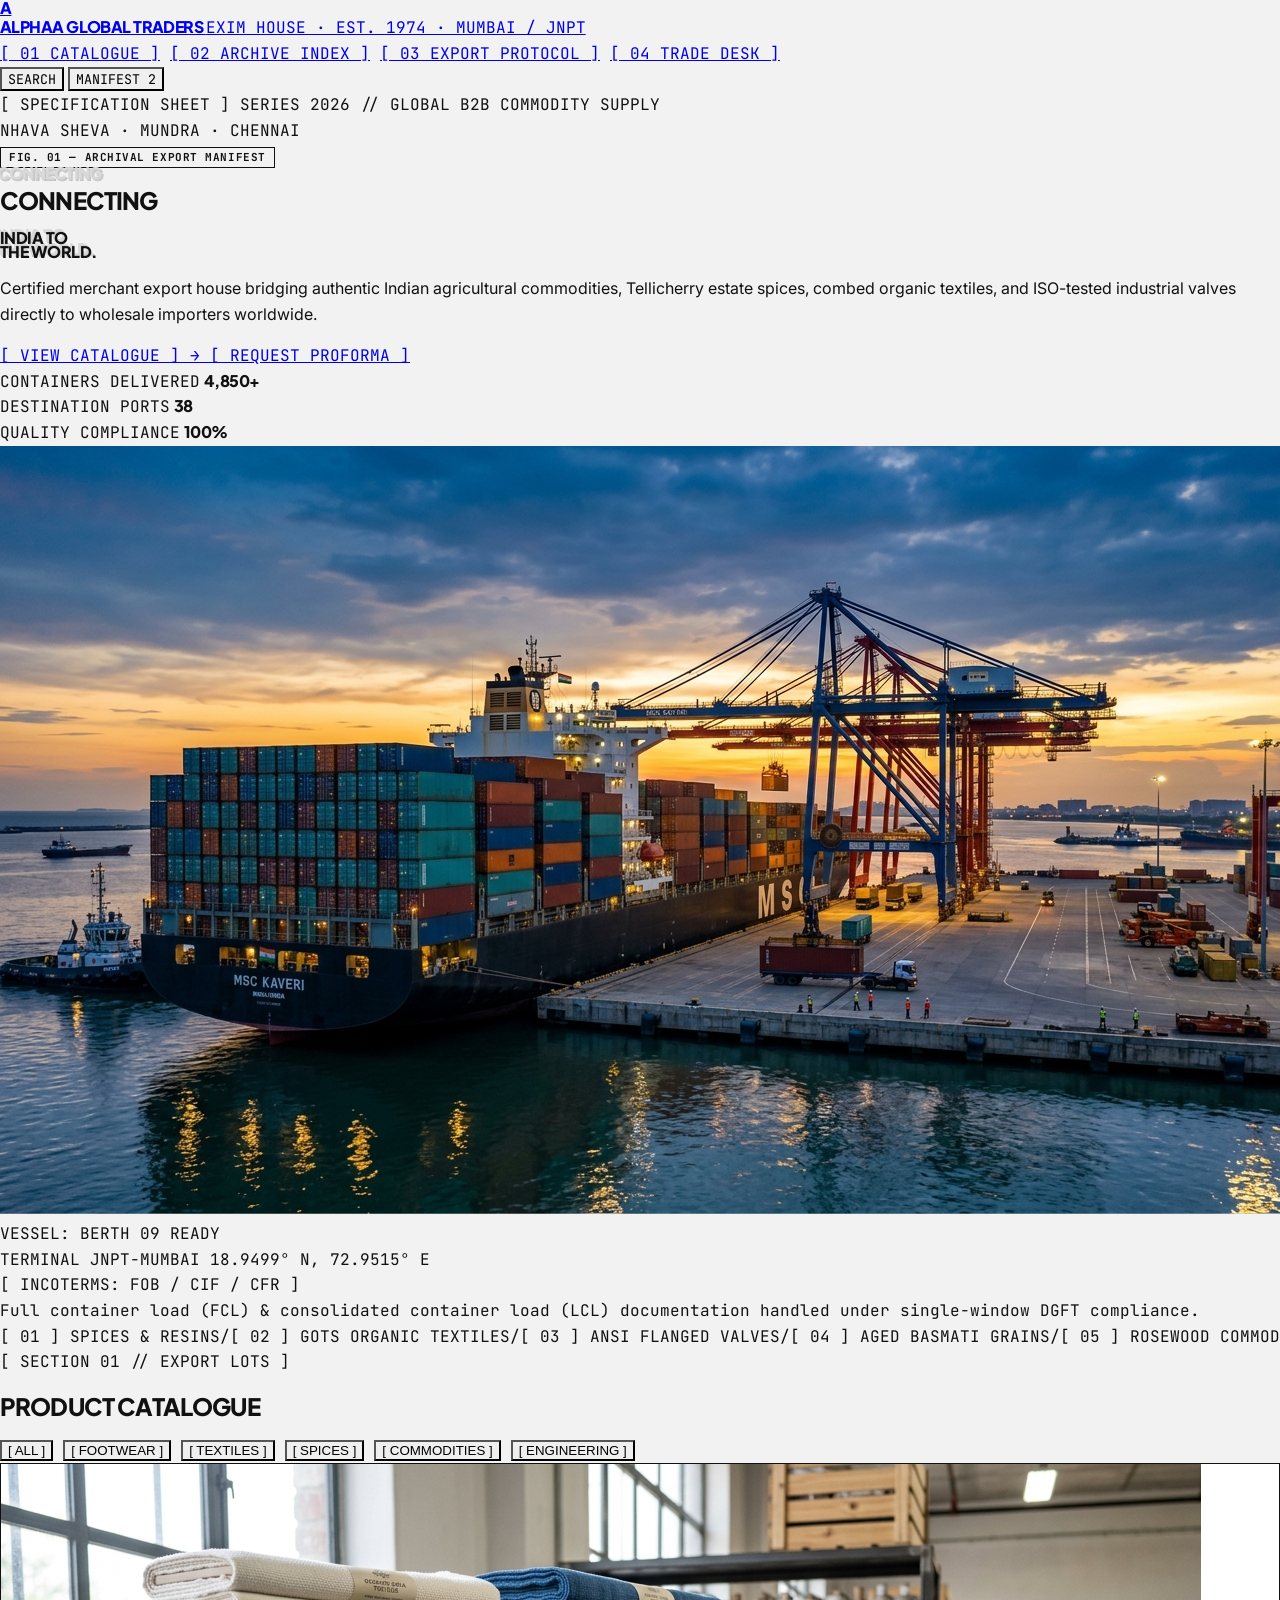
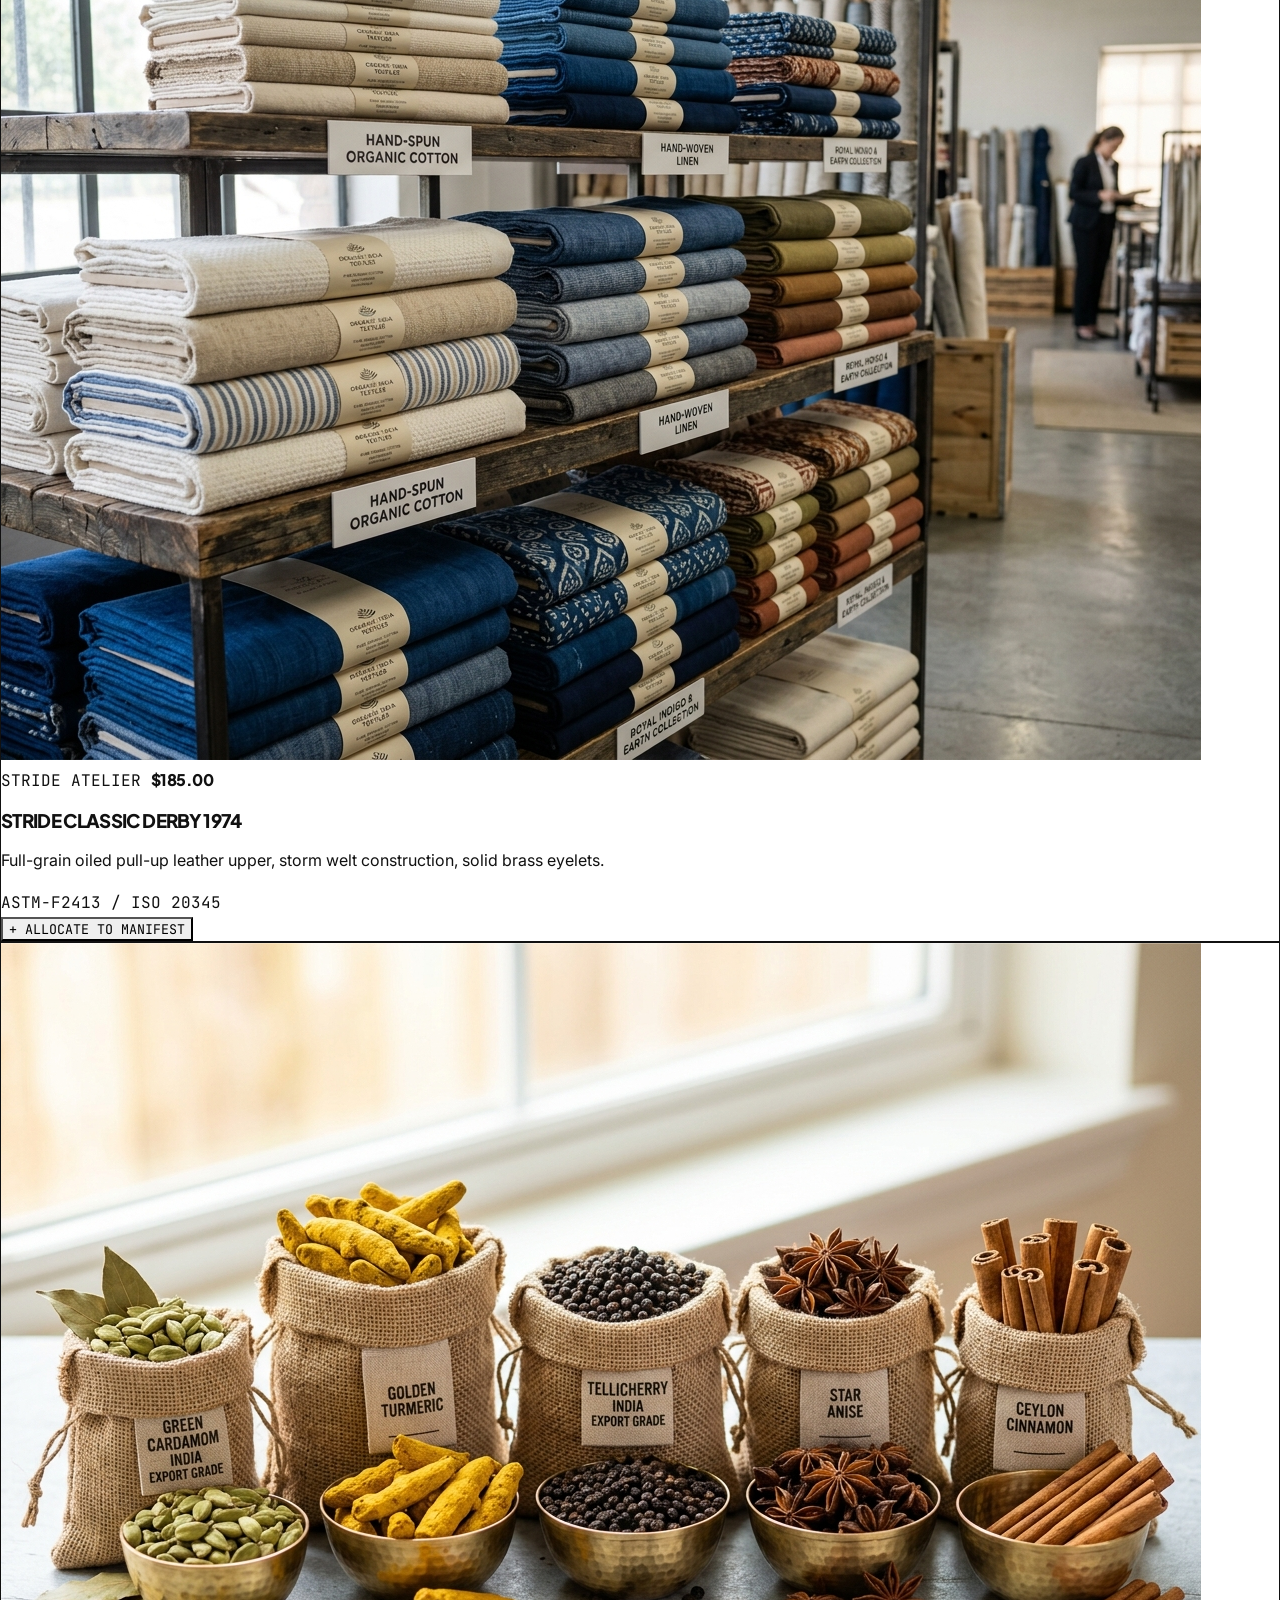
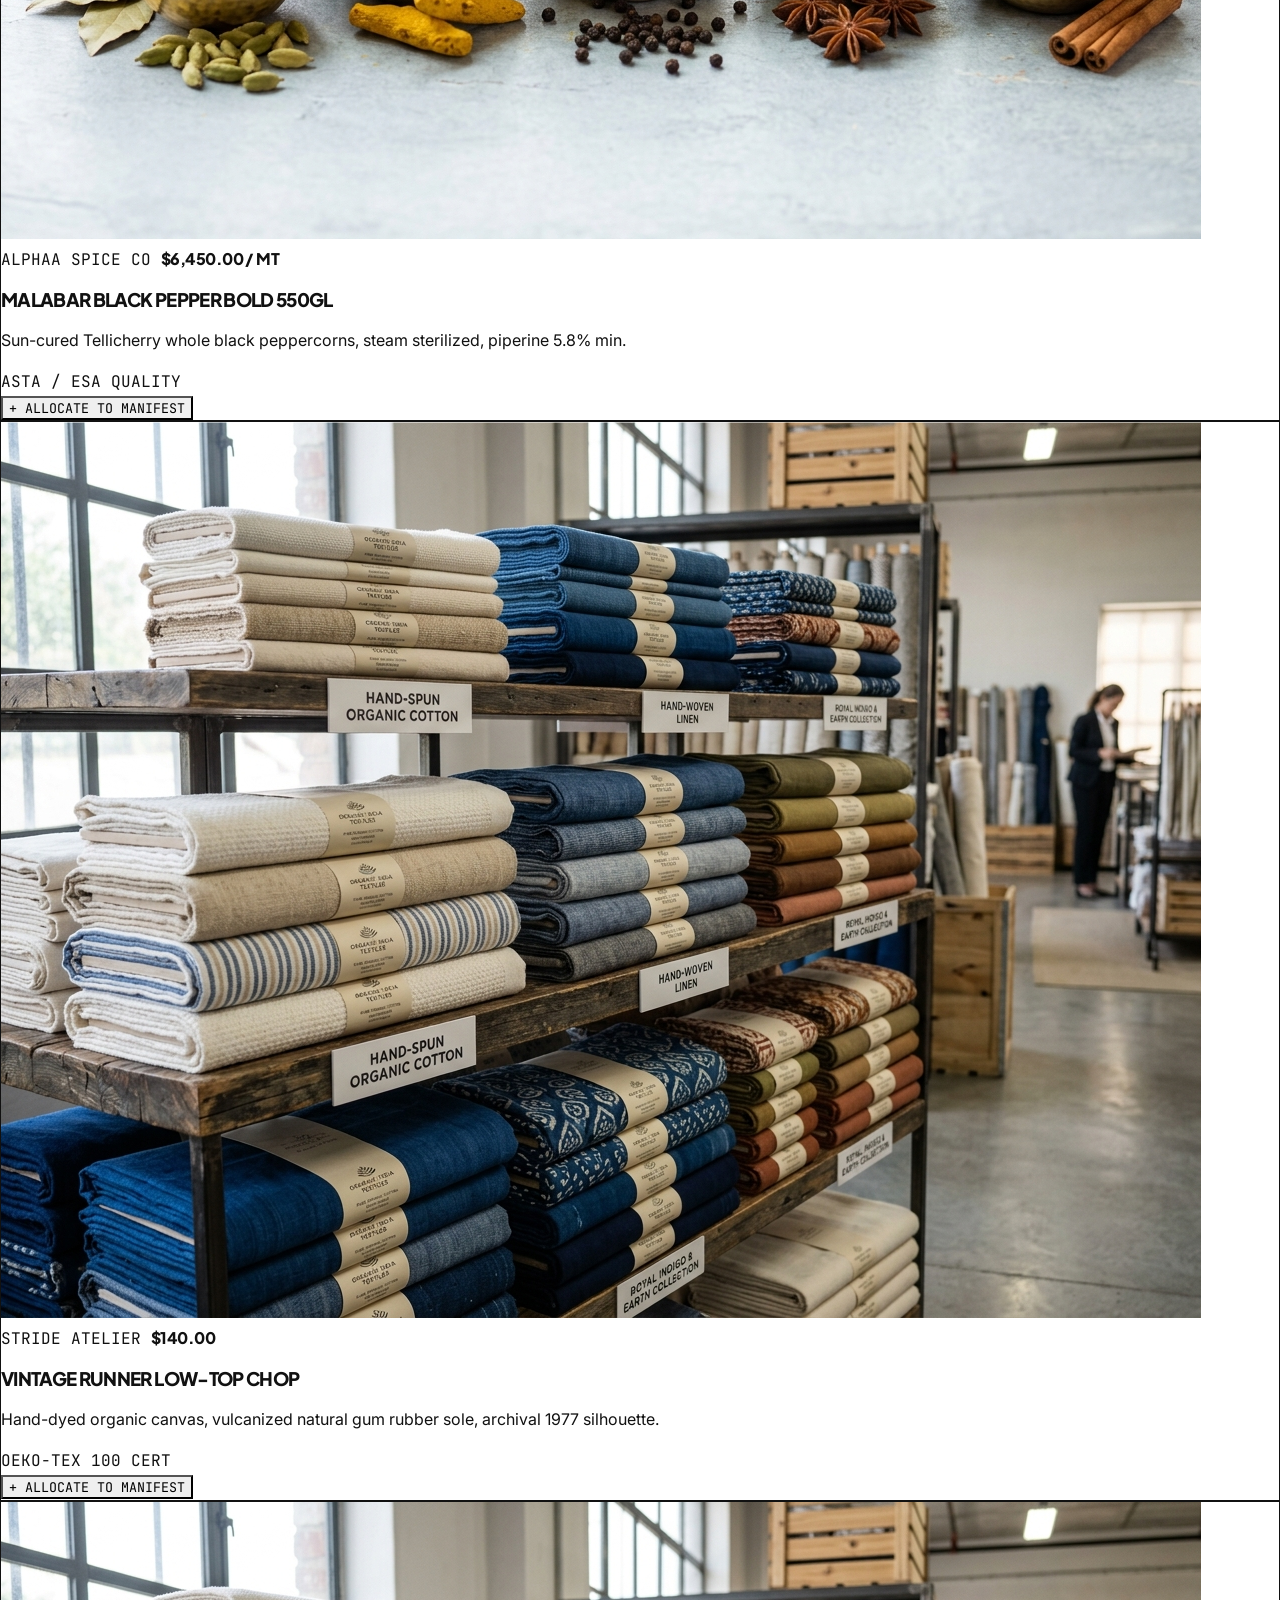
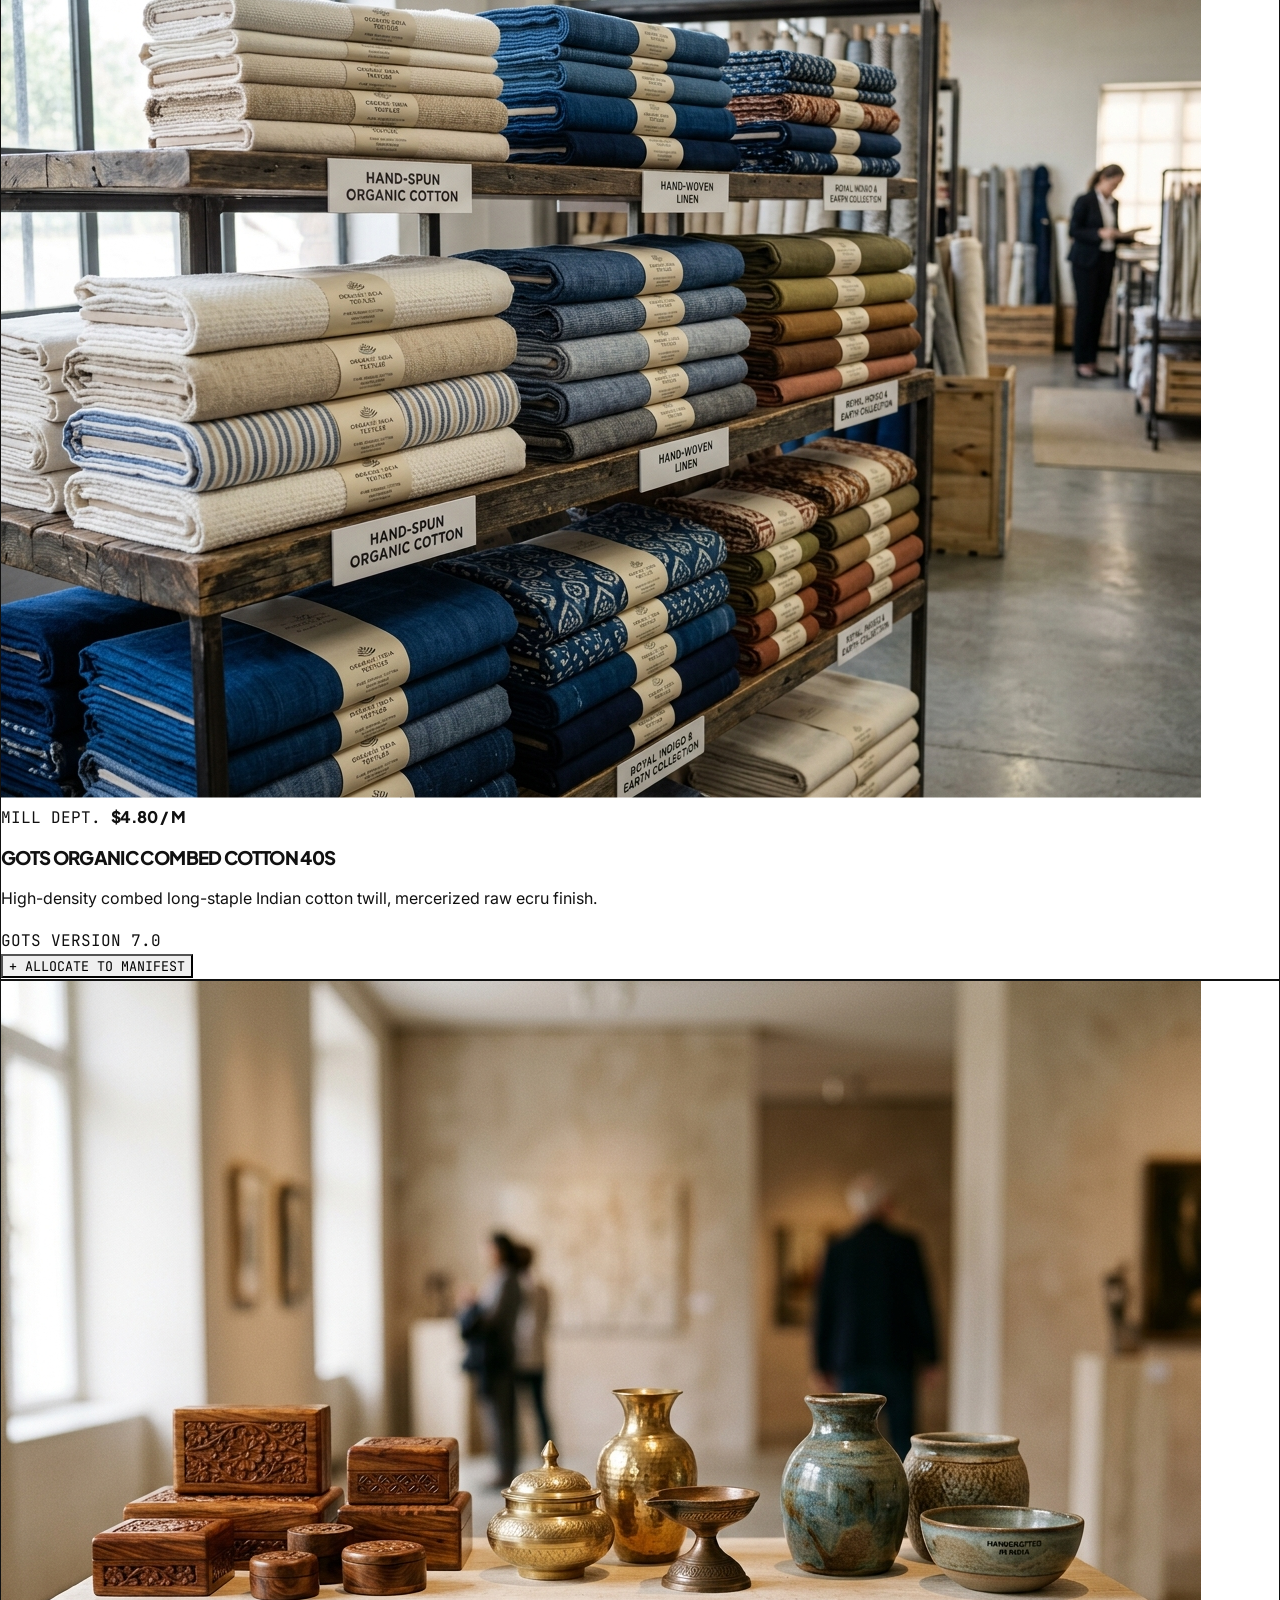
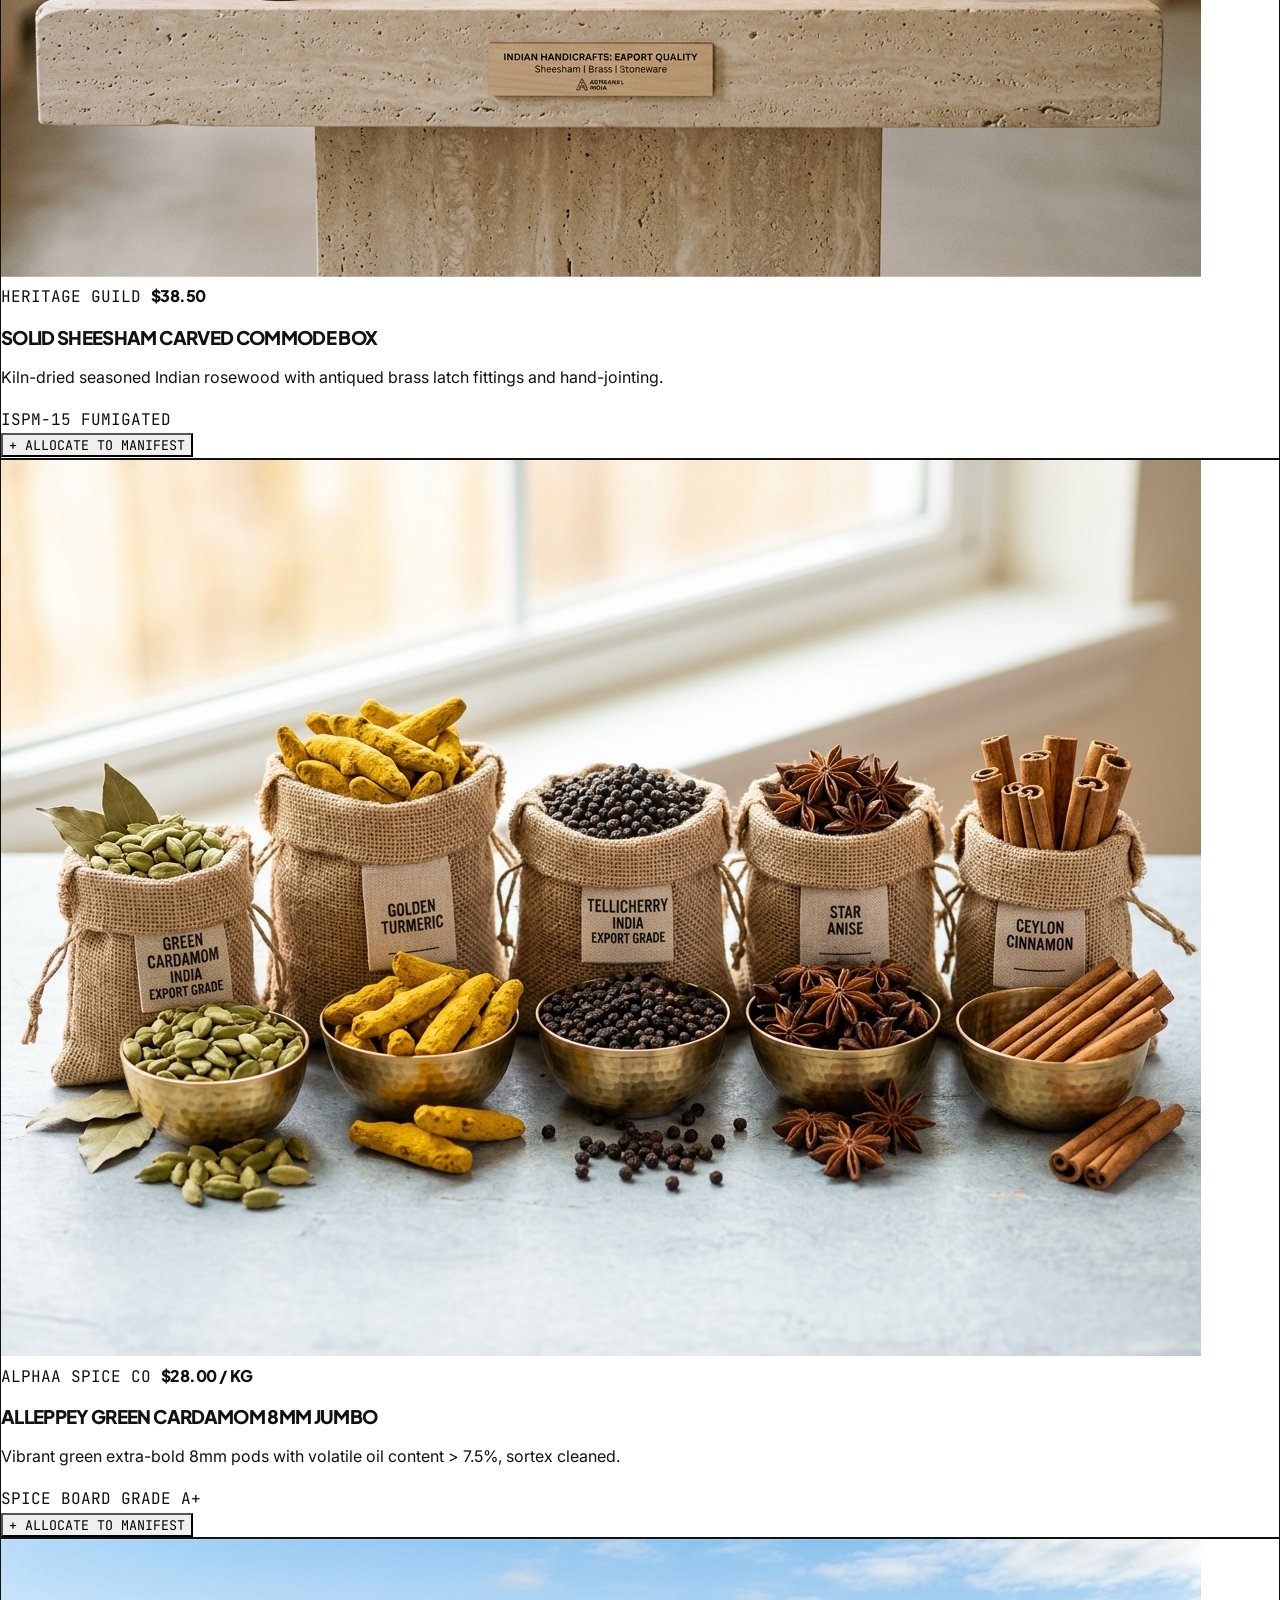
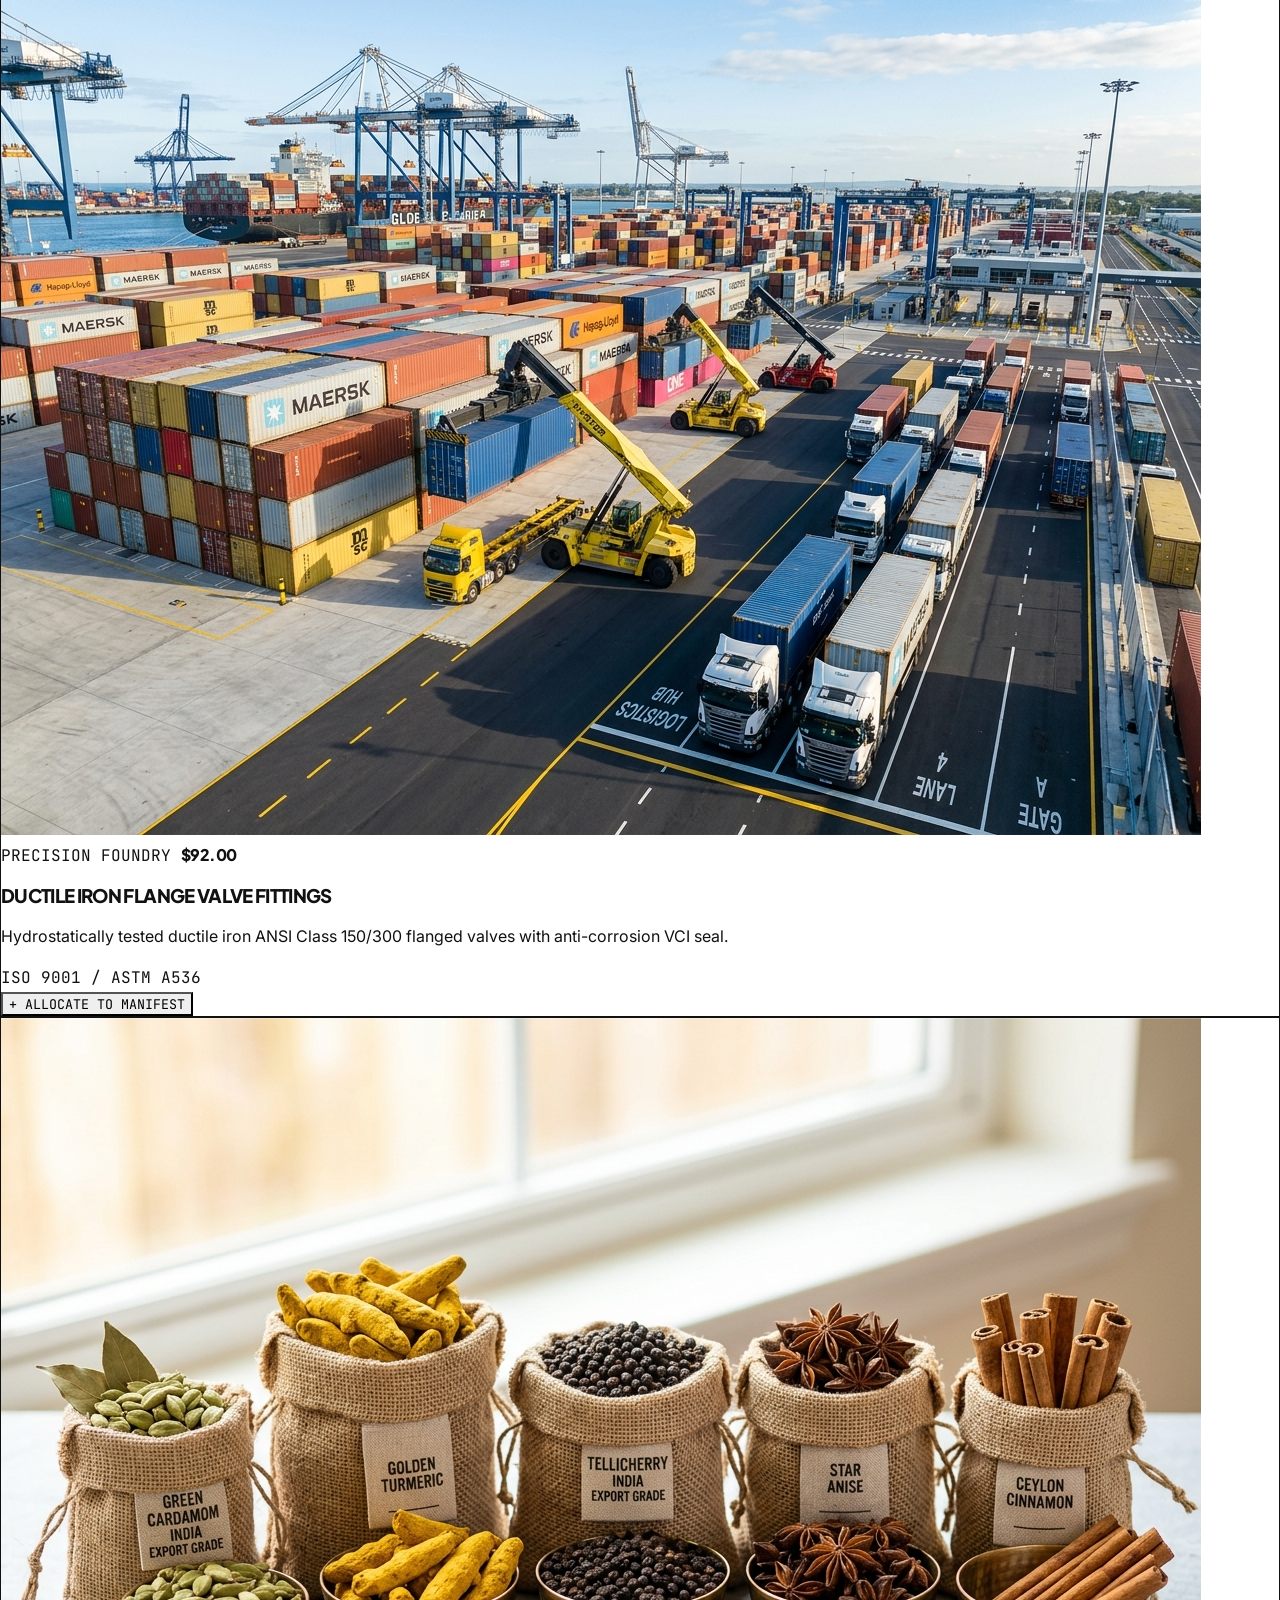
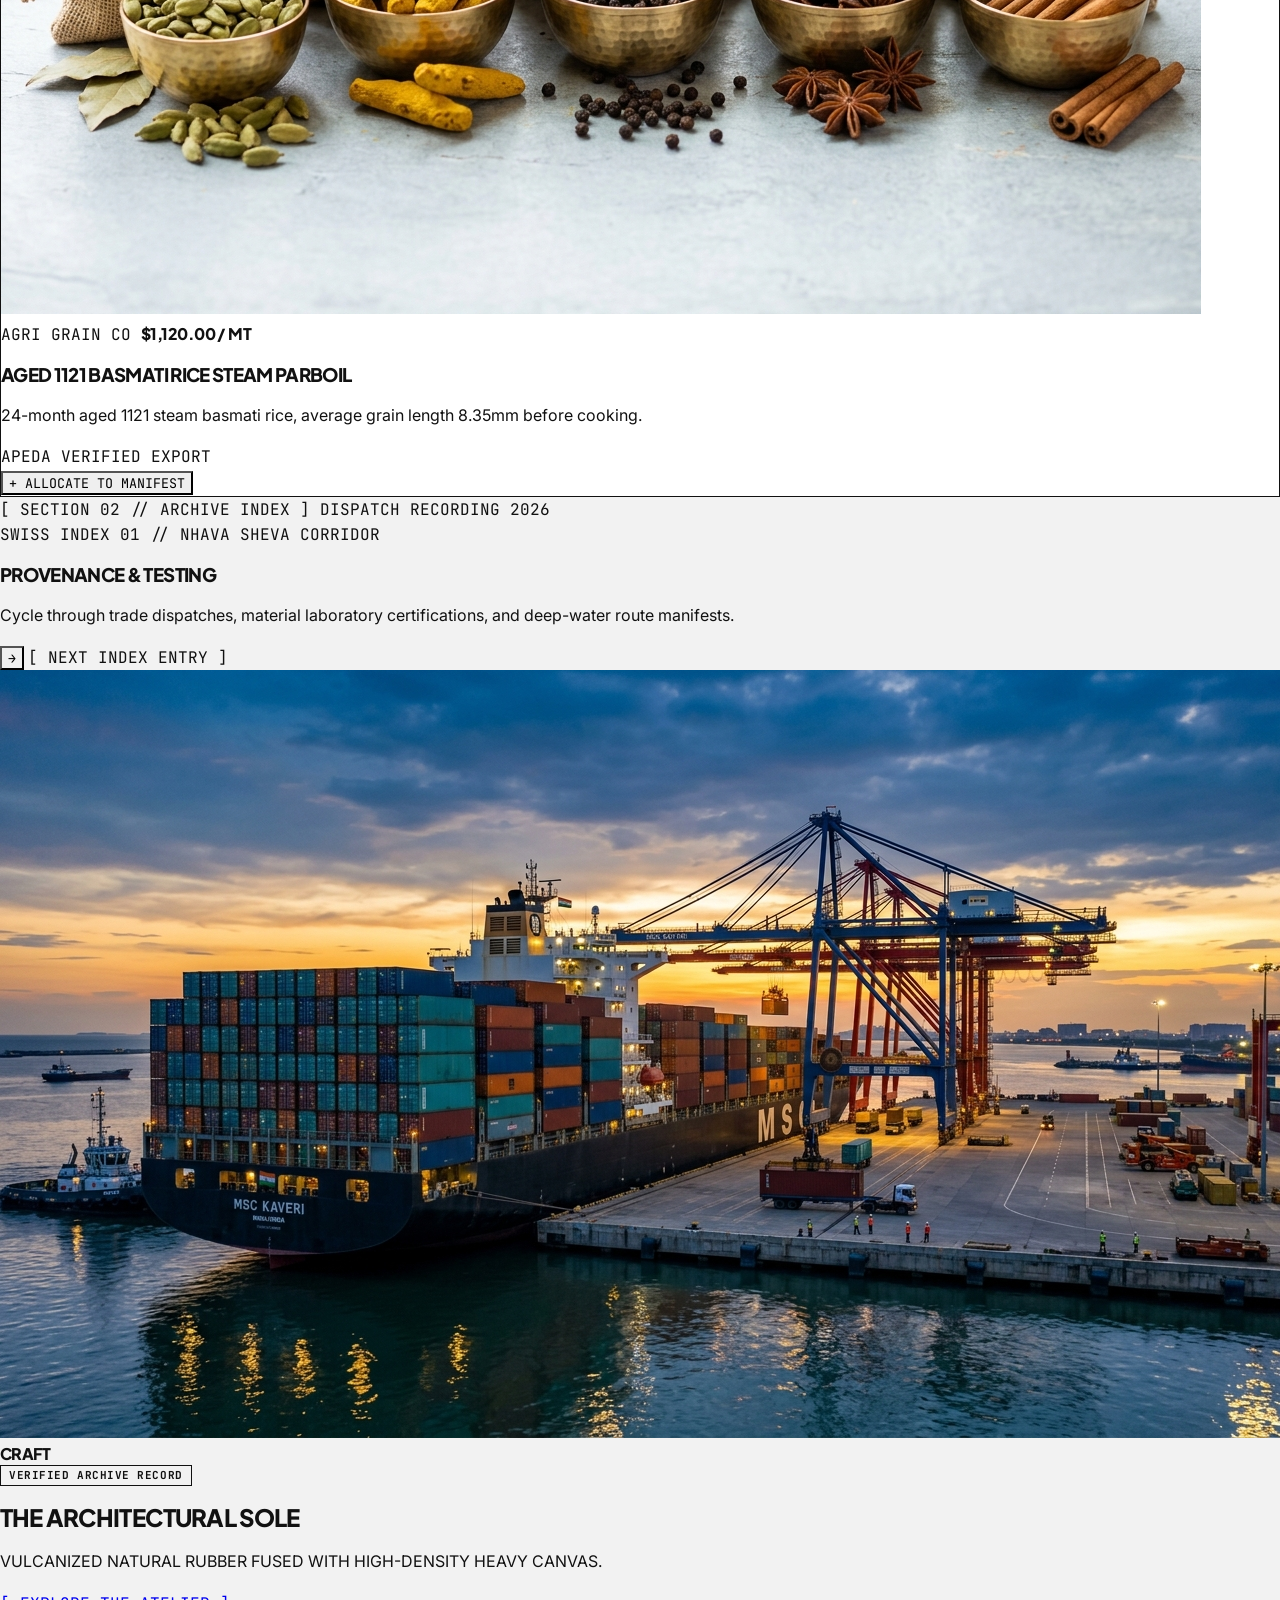
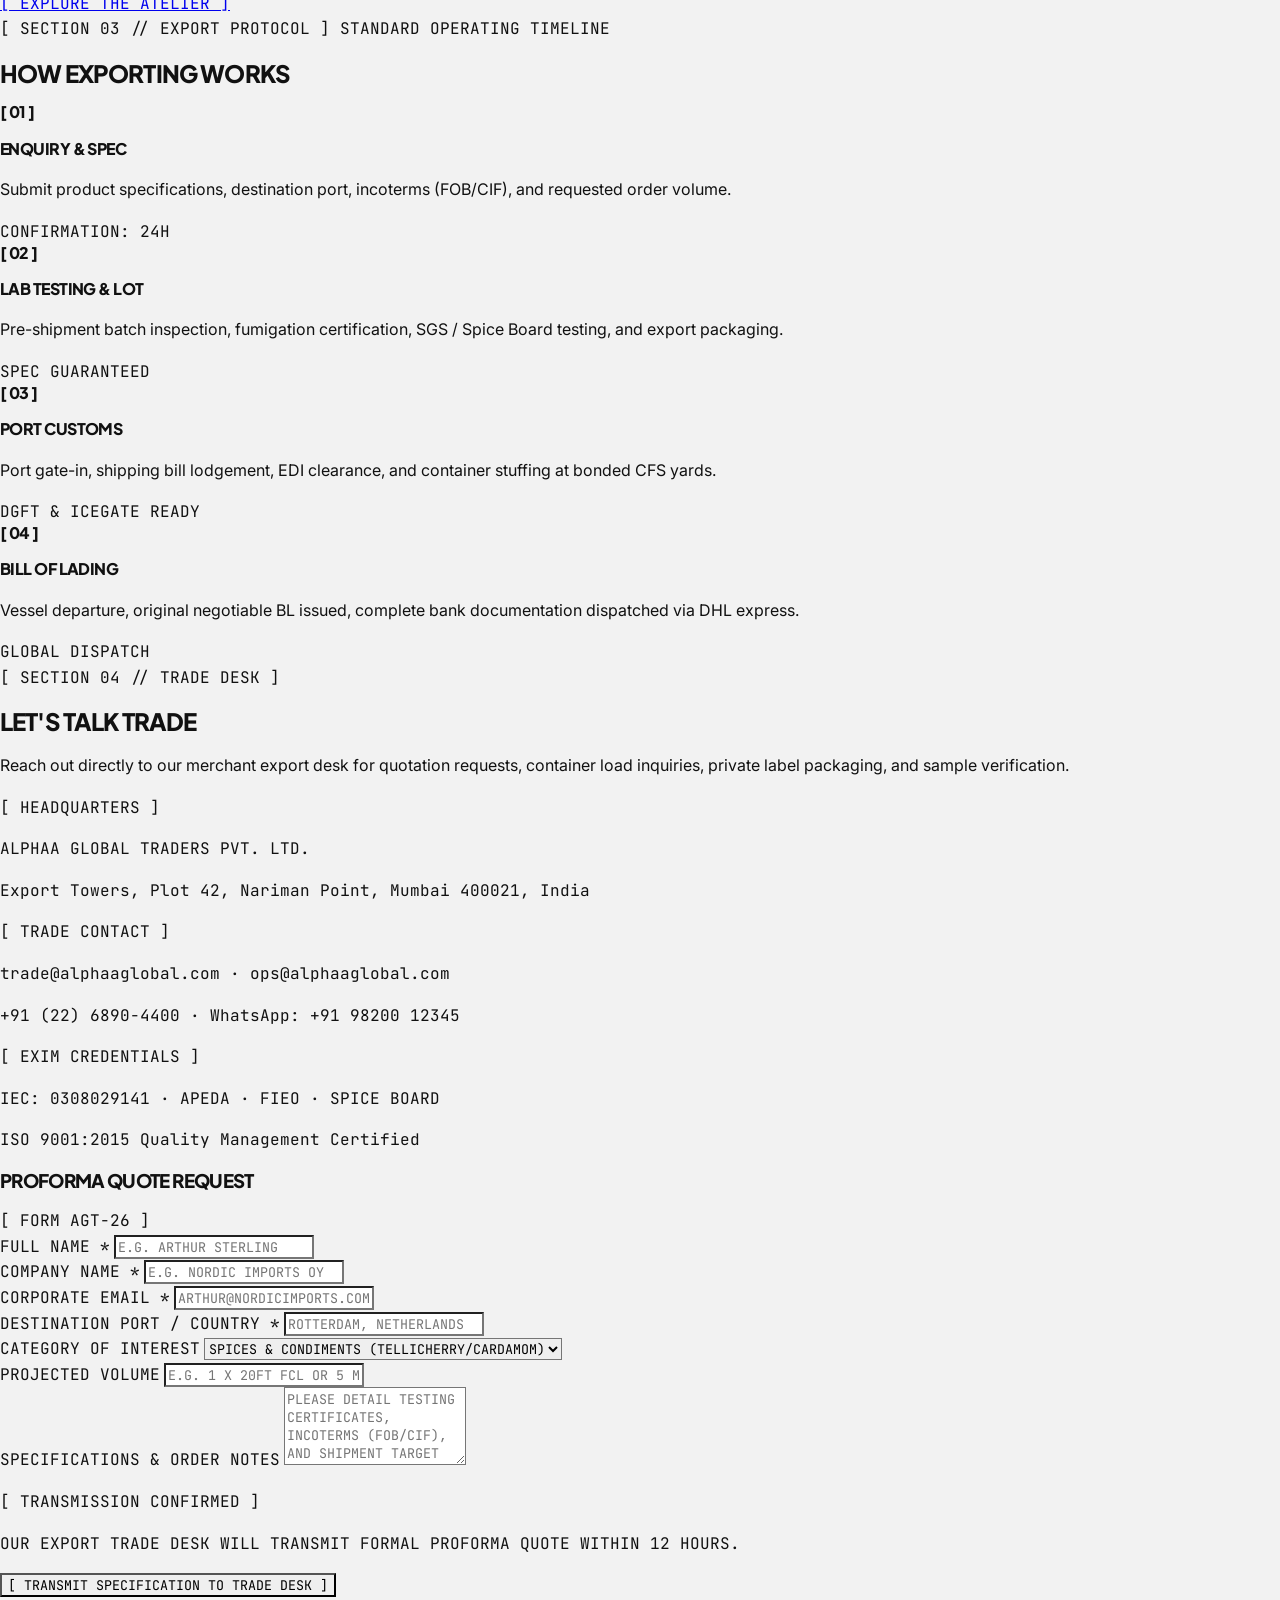
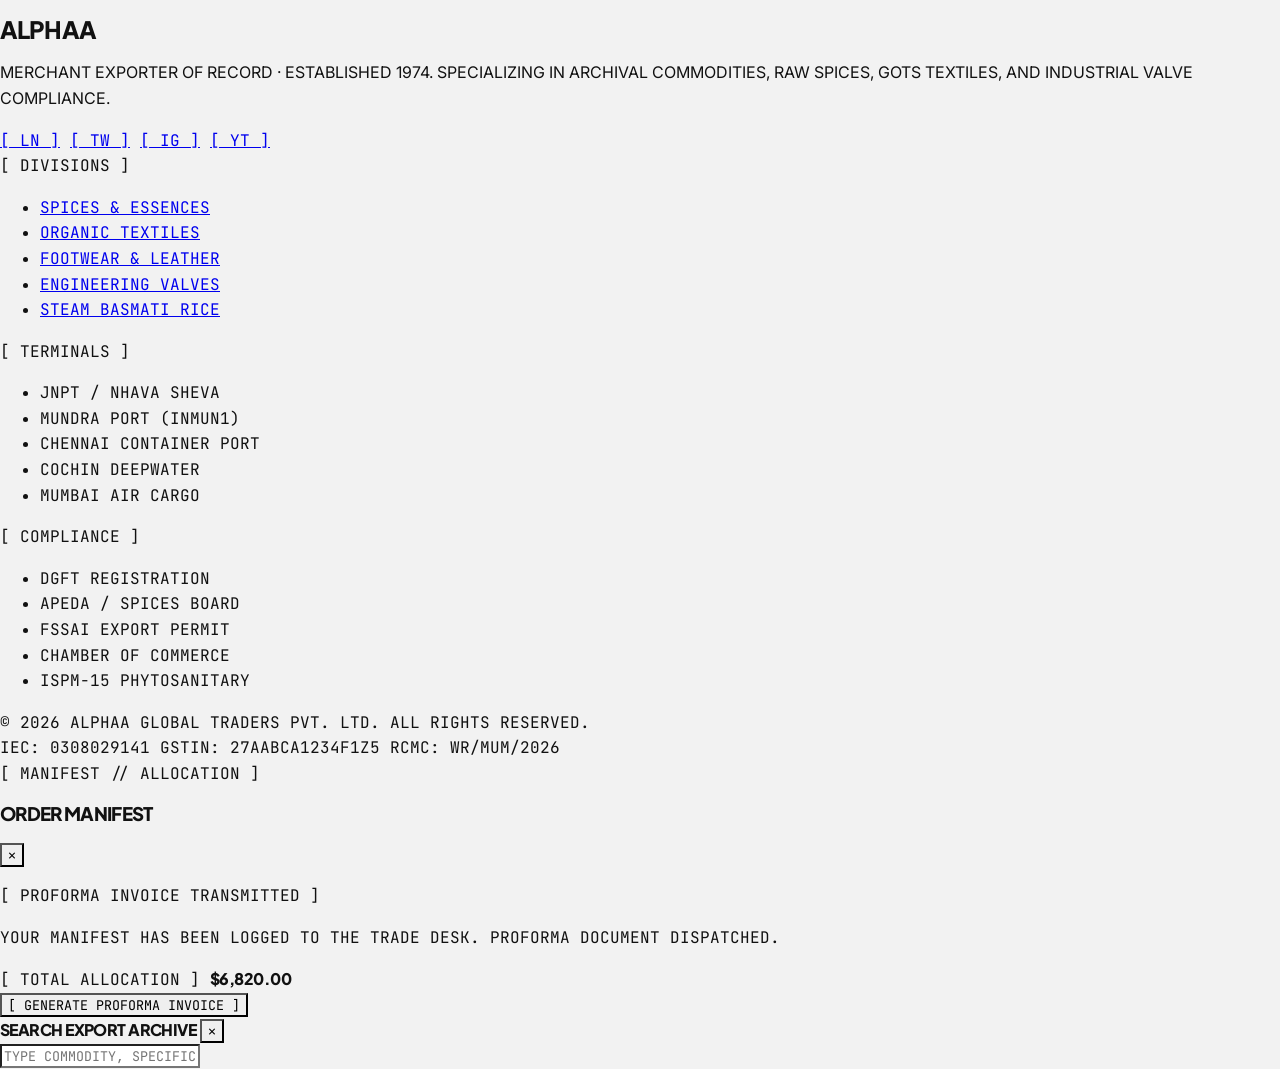
==== commit 19959f2a: "style: refactor site aesthetics to swiss minimalist design Transitioned the brand identity from a re" ====
--- a/index.html
+++ b/index.html
@@ -14,74 +14,70 @@
     <meta property="og:site_name" content="Alphaa Global Traders" />
     <meta name="twitter:card" content="summary_large_image" />
     <meta name="twitter:title" content="Alpha Global Traders" />
-    <meta name="twitter:description" content="Reliable export of quality Indian products to global buyers across 38+ countries." />
-
-    <!-- Google Fonts: Montserrat (700, 800, 900) & Open Sans (400, 600, 700) -->
-    <link rel="preconnect" href="https://fonts.googleapis.com">
-    <link rel="preconnect" href="https://fonts.gstatic.com" crossorigin>
-    <link href="https://fonts.googleapis.com/css2?family=Montserrat:ital,wght@0,700;0,800;0,900;1,800&family=Open+Sans:ital,wght@0,400;0,600;0,700;0,800;1,400&display=swap" rel="stylesheet">
+
+    <!-- Professional Enterprise Fonts: Plus Jakarta Sans (Headlines/Brand), Inter (Executive Body), JetBrains Mono (Data) -->
+    <link rel="preconnect" href="https://fonts.googleapis.com" />
+    <link rel="preconnect" href="https://fonts.gstatic.com" crossorigin />
+    <link href="https://fonts.googleapis.com/css2?family=Inter:wght@400;500;600;700&family=JetBrains+Mono:wght@400;500;600;700&family=Plus+Jakarta+Sans:wght@500;600;700;800&display=swap" rel="stylesheet" />
     
     <link rel="stylesheet" href="/src/index.css" />
   </head>
-  <body class="bg-[#F5F1E3] text-[#2C2C2C] antialiased selection:bg-[#FCD758] selection:text-[#2C2C2C]">
+  <body class="bg-[#f2f2f2] text-[#111111] antialiased selection:bg-[#111111] selection:text-[#f2f2f2]">
 
     <!-- ====================================================================
-         SECTION 1: STICKY NAVIGATION BAR (Retro Red #BC2C2C)
+         SECTION 1: SWISS MINIMALIST NAVIGATION BAR
+         Strictly neutral (#f2f2f2 background, #111111 text, sharp 1px borders)
          ==================================================================== -->
-    <header class="sticky top-0 z-40 bg-[#BC2C2C] border-b-2 border-[#2C2C2C] text-white">
-      <div class="max-w-7xl mx-auto px-4 sm:px-6 lg:px-8 h-18 flex items-center justify-between">
+    <header class="sticky top-0 z-40 bg-[#f2f2f2] border-b border-[#111111] text-[#111111]">
+      <div class="max-w-7xl mx-auto px-4 sm:px-6 lg:px-8 h-20 flex items-center justify-between">
         
-        <!-- Left: Logo in Montserrat Black -->
+        <!-- Left: Wordmark in Clash Display Bold -->
         <a href="#" class="flex items-center gap-3 group focus:outline-hidden">
-          <div class="bg-[#2C2C2C] text-[#FCD758] px-3 py-1 font-montserrat font-black text-xl tracking-tighter border-2 border-[#2C2C2C] group-hover:bg-white group-hover:text-[#BC2C2C] transition-colors">
-            AGT
+          <div class="w-9 h-9 bg-[#111111] text-[#f2f2f2] flex items-center justify-center font-clash text-sm tracking-tight group-hover:bg-[#838282] transition-colors shrink-0">
+            A
           </div>
           <div class="flex flex-col">
-            <span class="font-montserrat font-black text-xl sm:text-2xl tracking-tighter leading-none uppercase text-white">
-              ALPHAA
+            <span class="font-clash text-lg sm:text-xl uppercase tracking-[-0.05em] leading-[0.92] text-[#111111]">
+              ALPHAA GLOBAL TRADERS
             </span>
-            <span class="text-[9px] font-black uppercase tracking-[0.2em] text-[#FCD758] leading-tight">
-              GLOBAL TRADERS · EST. 1974
+            <span class="text-[10px] font-mono-swiss text-[#838282] tracking-widest uppercase mt-1">
+              EXIM HOUSE · EST. 1974 · MUMBAI / JNPT
             </span>
           </div>
         </a>
 
-        <!-- Middle: Nav Links (10px uppercase tracking-widest) -->
-        <nav class="hidden md:flex items-center gap-6 text-[10px] font-black uppercase tracking-[0.15em] text-white">
-          <a href="#products" class="hover:text-[#FCD758] transition-colors py-2 border-b-2 border-transparent hover:border-[#FCD758]">CATALOGUE</a>
-          <a href="#editorial" class="hover:text-[#FCD758] transition-colors py-2 border-b-2 border-transparent hover:border-[#FCD758]">EDITORIAL</a>
-          <a href="#process" class="hover:text-[#FCD758] transition-colors py-2 border-b-2 border-transparent hover:border-[#FCD758]">HOW WE EXPORT</a>
-          <a href="#contact" class="hover:text-[#FCD758] transition-colors py-2 border-b-2 border-transparent hover:border-[#FCD758]">TRADE DESK</a>
+        <!-- Middle: Nav Links in Satoshi / Monospace Medium -->
+        <nav class="hidden md:flex items-center gap-6 lg:gap-8 text-[11px] font-mono-swiss uppercase tracking-wider text-[#111111]">
+          <a href="#catalogue" class="hover:text-[#838282] transition-colors py-2 border-b-2 border-transparent hover:border-[#111111]">[ 01 CATALOGUE ]</a>
+          <a href="#index" class="hover:text-[#838282] transition-colors py-2 border-b-2 border-transparent hover:border-[#111111]">[ 02 ARCHIVE INDEX ]</a>
+          <a href="#protocol" class="hover:text-[#838282] transition-colors py-2 border-b-2 border-transparent hover:border-[#111111]">[ 03 EXPORT PROTOCOL ]</a>
+          <a href="#trade-desk" class="hover:text-[#838282] transition-colors py-2 border-b-2 border-transparent hover:border-[#111111]">[ 04 TRADE DESK ]</a>
         </nav>
 
-        <!-- Right: Search & Cart Action Icons -->
-        <div class="flex items-center gap-4">
+        <!-- Right: Geometric Search & Cart Action Elements -->
+        <div class="flex items-center gap-3">
           <!-- Search Button -->
           <button
             type="button"
             id="search-toggle-btn"
-            class="w-10 h-10 border-2 border-[#2C2C2C] bg-white text-[#2C2C2C] flex items-center justify-center hover:bg-[#FCD758] transition-colors cursor-pointer"
+            class="h-10 px-3.5 border border-[#111111] bg-transparent text-[#111111] hover:bg-[#111111] hover:text-[#f2f2f2] text-xs font-mono-swiss uppercase tracking-wider transition-all cursor-pointer flex items-center gap-2"
             aria-label="Search export catalogue"
           >
-            <svg class="w-4 h-4 stroke-[2.5]" fill="none" stroke="currentColor" viewBox="0 0 24 24">
-              <path stroke-linecap="square" stroke-linejoin="miter" d="m21 21-5.197-5.197m0 0A7.5 7.5 0 1 0 5.196 5.196a7.5 7.5 0 0 0 10.607 10.607Z" />
-            </svg>
+            <span class="w-2 h-2 bg-[#111111] group-hover:bg-[#f2f2f2] inline-block"></span>
+            <span>SEARCH</span>
           </button>
 
-          <!-- Cart Button with Spec Badge -->
+          <!-- Cart / Manifest Button with Badge -->
           <button
             type="button"
             id="cart-toggle-btn"
-            class="relative w-10 h-10 border-2 border-[#2C2C2C] bg-white text-[#2C2C2C] flex items-center justify-center hover:bg-[#FCD758] transition-colors cursor-pointer"
+            class="relative h-10 px-3.5 border border-[#111111] bg-[#111111] text-[#f2f2f2] hover:bg-transparent hover:text-[#111111] text-xs font-mono-swiss uppercase tracking-wider transition-all cursor-pointer flex items-center gap-2"
             aria-label="View Order Manifest Cart"
           >
-            <svg class="w-4 h-4 stroke-[2.5]" fill="none" stroke="currentColor" viewBox="0 0 24 24">
-              <path stroke-linecap="square" stroke-linejoin="miter" d="M15.75 10.5V6a3.75 3.75 0 1 0-7.5 0v4.5m11.356-1.993 1.263 12c.07.665-.45 1.243-1.119 1.243H4.25a1.125 1.125 0 0 1-1.12-1.243l1.264-12A1.125 1.125 0 0 1 5.513 7.5h12.974c.576 0 1.059.435 1.119 1.007ZM8.625 10.5a.375.375 0 1 1-.75 0 .375.375 0 0 1 .75 0Zm7.5 0a.375.375 0 1 1-.75 0 .375.375 0 0 1 .75 0Z" />
-            </svg>
-            <!-- Badge: white circle, #BC2C2C text, font-size: 8px -->
+            <span>MANIFEST</span>
             <span
               id="cart-badge"
-              class="absolute -top-1.5 -right-1.5 w-4 h-4 rounded-full bg-white text-[#BC2C2C] text-[8px] font-black border border-[#2C2C2C] flex items-center justify-center leading-none shadow-xs"
+              class="px-1.5 py-0.5 bg-[#f2f2f2] text-[#111111] text-[9px] font-mono-swiss font-bold border border-[#111111]"
             >
               2
             </span>
@@ -91,690 +87,666 @@
     </header>
 
     <!-- ====================================================================
-         SECTION 2: HERO SECTION (Full-bleed #BC2C2C, Watermark STRIDE, 9xl)
+         SECTION 2: HERO SECTION WITH THE SWISS ECHO EFFECT
+         Clash Display 700, tracking -0.05em, leading 0.9
+         The Echo Effect: Primary hero text layered with 4 background repetitions
+         offset by -0.04em, -0.08em, -0.12em, -0.16em fading from #bfbfbf to #d9d9d9
          ==================================================================== -->
-    <section class="relative bg-[#BC2C2C] text-white overflow-hidden border-b-2 border-[#2C2C2C] min-h-[82vh] flex items-center">
-      <!-- Massive Background Watermark 'STRIDE' at 25vw, opacity: 0.08, right-aligned -->
-      <div
-        aria-hidden="true"
-        class="absolute right-[-4vw] top-1/2 -translate-y-1/2 font-montserrat font-black text-[25vw] leading-none text-white opacity-[0.08] select-none pointer-events-none tracking-tighter"
-      >
-        STRIDE
-      </div>
-
-      <div class="max-w-7xl mx-auto px-4 sm:px-6 lg:px-8 py-16 sm:py-24 relative z-10 w-full">
-        <div class="grid grid-cols-1 lg:grid-cols-12 gap-12 lg:gap-8 items-center">
+    <section class="relative bg-[#f2f2f2] text-[#111111] overflow-hidden border-b border-[#111111] py-14 sm:py-20 lg:py-24">
+      <div class="max-w-7xl mx-auto px-4 sm:px-6 lg:px-8">
+        
+        <!-- Technical Swiss Header Index -->
+        <div class="flex items-center justify-between border-b border-[#111111] pb-3 mb-8 text-[11px] font-mono-swiss text-[#838282] uppercase tracking-wider">
+          <div class="flex items-center gap-4">
+            <span class="text-[#111111] font-bold">[ SPECIFICATION SHEET ]</span>
+            <span>SERIES 2026 // GLOBAL B2B COMMODITY SUPPLY</span>
+          </div>
+          <div class="hidden sm:block">
+            <span>NHAVA SHEVA · MUNDRA · CHENNAI</span>
+          </div>
+        </div>
+
+        <div class="grid grid-cols-1 lg:grid-cols-12 gap-10 lg:gap-12 items-start">
           
-          <!-- Left Column (7 cols): Editorial Typography -->
-          <div class="lg:col-span-7 flex flex-col items-start">
-            <!-- Utility Label -->
-            <div class="inline-flex items-center gap-2 bg-[#2C2C2C] text-[#FCD758] px-3 py-1 mb-6 border-2 border-white/20">
-              <span class="w-2 h-2 bg-[#FCD758]"></span>
-              <span class="font-open-sans text-[10px] font-black uppercase tracking-[0.1em]">
-                VOL. 74 // MARITIME EXPORT DISPATCH
+          <!-- Left Column (7 cols): The Echo Effect Typography -->
+          <div class="lg:col-span-7 flex flex-col items-start pt-1">
+            
+            <div class="mb-5">
+              <span class="geo-tag bg-white text-[#111111]">
+                FIG. 01 — ARCHIVAL EXPORT MANIFEST
               </span>
             </div>
 
-            <!-- Main Headline: Montserrat 9xl, uppercase, line-height 0.85, letter-spacing -0.05em -->
-            <h1 class="font-montserrat font-black text-5xl sm:text-7xl md:text-8xl lg:text-9xl uppercase tracking-[-0.05em] leading-[0.85] text-white mb-6">
-              CONNECTING<br />
-              INDIA TO<br />
-              THE WORLD
-            </h1>
-
-            <!-- Subtitle -->
-            <p class="font-open-sans text-base sm:text-lg font-normal text-white/95 max-w-xl leading-[1.6] mb-8">
-              Certified export shipments of genuine Indian commodities, organic textiles, Tellicherry spices, carved rosewood, and ISO-tested engineering valves shipped from Mundra and Nhava Sheva.
+            <!-- THE ECHO EFFECT: Headline Line 1 -->
+            <div class="echo-container text-4xl sm:text-6xl md:text-7xl lg:text-[5.25rem] xl:text-[6rem] font-clash leading-[0.9] tracking-[-0.05em] uppercase mb-1">
+              <span class="echo-layer echo-layer-4" aria-hidden="true">CONNECTING</span>
+              <span class="echo-layer echo-layer-3" aria-hidden="true">CONNECTING</span>
+              <span class="echo-layer echo-layer-2" aria-hidden="true">CONNECTING</span>
+              <span class="echo-layer echo-layer-1" aria-hidden="true">CONNECTING</span>
+              <h1 class="echo-foreground">CONNECTING</h1>
+            </div>
+
+            <!-- THE ECHO EFFECT: Headline Line 2 -->
+            <div class="echo-container text-4xl sm:text-6xl md:text-7xl lg:text-[5.25rem] xl:text-[6rem] font-clash leading-[0.9] tracking-[-0.05em] uppercase mb-1">
+              <span class="echo-layer echo-layer-4" aria-hidden="true">INDIA TO</span>
+              <span class="echo-layer echo-layer-3" aria-hidden="true">INDIA TO</span>
+              <span class="echo-layer echo-layer-2" aria-hidden="true">INDIA TO</span>
+              <span class="echo-layer echo-layer-1" aria-hidden="true">INDIA TO</span>
+              <span class="echo-foreground block">INDIA TO</span>
+            </div>
+
+            <!-- THE ECHO EFFECT: Headline Line 3 -->
+            <div class="echo-container text-4xl sm:text-6xl md:text-7xl lg:text-[5.25rem] xl:text-[6rem] font-clash leading-[0.9] tracking-[-0.05em] uppercase mb-6 sm:mb-8">
+              <span class="echo-layer echo-layer-4" aria-hidden="true">THE WORLD.</span>
+              <span class="echo-layer echo-layer-3" aria-hidden="true">THE WORLD.</span>
+              <span class="echo-layer echo-layer-2" aria-hidden="true">THE WORLD.</span>
+              <span class="echo-layer echo-layer-1" aria-hidden="true">THE WORLD.</span>
+              <span class="echo-foreground block">THE WORLD.</span>
+            </div>
+
+            <!-- Body text in Satoshi (medium, weight 500) -->
+            <p class="font-satoshi text-base sm:text-lg text-[#111111] max-w-xl leading-relaxed mb-8">
+              Certified merchant export house bridging authentic Indian agricultural commodities, Tellicherry estate spices, combed organic textiles, and ISO-tested industrial valves directly to wholesale importers worldwide.
             </p>
 
-            <!-- Buttons & Manifest Tags -->
+            <!-- Geometric Action Links -->
             <div class="flex flex-wrap items-center gap-4">
-              <!-- CTA Button: black background, white text, 12px font, uppercase, tracking-widest -->
               <a
-                href="#products"
-                class="px-8 py-4 bg-[#2C2C2C] text-white text-[12px] font-black uppercase tracking-widest border-2 border-[#2C2C2C] hover:bg-[#FCD758] hover:text-[#2C2C2C] transition-colors inline-flex items-center gap-3 cursor-pointer shadow-editorial-8"
-              >
-                <span>EXPLORE CATALOGUE</span>
-                <svg class="w-4 h-4" fill="none" stroke="currentColor" stroke-width="2.5" viewBox="0 0 24 24">
-                  <path stroke-linecap="square" d="M13.5 4.5 21 12m0 0-7.5 7.5M21 12H3" />
-                </svg>
+                href="#catalogue"
+                class="px-7 py-3.5 bg-[#111111] text-[#f2f2f2] text-xs font-mono-swiss uppercase tracking-widest hover:bg-transparent hover:text-[#111111] border border-[#111111] transition-all inline-flex items-center gap-3 cursor-pointer"
+              >
+                <span>[ VIEW CATALOGUE ]</span>
+                <span class="text-xs">→</span>
               </a>
 
               <a
-                href="#contact"
-                class="px-6 py-4 bg-transparent text-white text-[12px] font-black uppercase tracking-widest border-2 border-white hover:bg-white hover:text-[#BC2C2C] transition-colors inline-flex items-center cursor-pointer"
-              >
-                REQUEST PROFORMA
+                href="#trade-desk"
+                class="px-7 py-3.5 bg-transparent text-[#111111] text-xs font-mono-swiss uppercase tracking-widest hover:bg-[#111111] hover:text-[#f2f2f2] border border-[#111111] transition-all inline-flex items-center cursor-pointer"
+              >
+                [ REQUEST PROFORMA ]
               </a>
             </div>
 
-            <!-- Bullet Metadata Strip -->
-            <div class="mt-10 pt-6 border-t border-white/20 grid grid-cols-3 gap-6 w-full max-w-lg">
+            <!-- Minimalist Stats Strip with Aligned Baselines -->
+            <div class="mt-10 pt-6 border-t border-[#111111] grid grid-cols-3 gap-6 w-full max-w-lg">
               <div>
-                <span class="block text-[9px] font-black uppercase tracking-widest text-[#FCD758]">CONTAINERS</span>
-                <span class="font-montserrat font-black text-2xl text-white">4,850+</span>
+                <span class="block text-[10px] font-mono-swiss text-[#838282] uppercase tracking-wider mb-1">CONTAINERS DELIVERED</span>
+                <span class="font-clash text-2xl sm:text-3xl text-[#111111] tracking-tight">4,850+</span>
               </div>
               <div>
-                <span class="block text-[9px] font-black uppercase tracking-widest text-[#FCD758]">GLOBAL DESTINATIONS</span>
-                <span class="font-montserrat font-black text-2xl text-white">38 PORTS</span>
+                <span class="block text-[10px] font-mono-swiss text-[#838282] uppercase tracking-wider mb-1">DESTINATION PORTS</span>
+                <span class="font-clash text-2xl sm:text-3xl text-[#111111] tracking-tight">38</span>
               </div>
               <div>
-                <span class="block text-[9px] font-black uppercase tracking-widest text-[#FCD758]">SPEC VERIFICATION</span>
-                <span class="font-montserrat font-black text-2xl text-white">100% LAB</span>
-              </div>
-            </div>
-          </div>
-
-          <!-- Right Column (5 cols): Hero Image in #5DA4C9 container with solid #2C2C2C 16px offset border -->
-          <div class="lg:col-span-5 flex justify-center lg:justify-end">
-            <div class="relative w-full max-w-md group">
-              <!-- #5DA4C9 container with solid #2C2C2C offset border (16px translate-x/y) -->
-              <div class="bg-[#5DA4C9] p-4 border-2 border-[#2C2C2C] shadow-editorial-16 transition-transform">
-                <div class="relative aspect-4/5 w-full overflow-hidden border-2 border-[#2C2C2C] bg-white">
-                  <!-- Grayscale image with 500ms ease-in-out transition to full color on hover -->
-                  <img
-                    src="/src/assets/images/hero_cargo_ship_1792511625875.jpg"
-                    alt="Maritime Container Ship at Mumbai Port"
-                    class="w-full h-full object-cover editorial-img"
-                  />
-                  <!-- Floating Badge -->
-                  <div class="absolute bottom-4 left-4 bg-[#FCD758] text-[#2C2C2C] border-2 border-[#2C2C2C] px-3 py-1 font-montserrat font-black text-[10px] uppercase tracking-widest shadow-editorial-4">
-                    DEEP-SEA BERTH 09 // READY
-                  </div>
+                <span class="block text-[10px] font-mono-swiss text-[#838282] uppercase tracking-wider mb-1">QUALITY COMPLIANCE</span>
+                <span class="font-clash text-2xl sm:text-3xl text-[#111111] tracking-tight">100%</span>
+              </div>
+            </div>
+
+          </div>
+
+          <!-- Right Column (5 cols): Geometric Image Reveal with subtle scale -->
+          <div class="lg:col-span-5 flex flex-col pt-1">
+            <div class="border border-[#111111] p-3.5 bg-white group">
+              <!-- Gradient of grays background layer for depth -->
+              <div class="relative aspect-4/5 w-full overflow-hidden bg-gradient-to-b from-[#bfbfbf] to-[#d9d9d9] border border-[#111111]">
+                <img
+                  src="/src/assets/images/hero_cargo_ship_1792511625875.jpg"
+                  alt="Deep Sea Container Vessel at Nhava Sheva"
+                  class="w-full h-full object-cover swiss-reveal-image"
+                />
+                
+                <div class="absolute bottom-3 left-3 bg-[#111111] text-[#f2f2f2] px-2.5 py-1 text-[10px] font-mono-swiss uppercase tracking-wider">
+                  VESSEL: BERTH 09 READY
                 </div>
-
-                <div class="mt-3 flex items-center justify-between text-[#2C2C2C]">
-                  <span class="font-open-sans text-[10px] font-black uppercase tracking-widest">
-                    FIG. 01 — FREIGHT TERMINAL
-                  </span>
-                  <span class="font-mono text-xs font-bold">NHAVA SHEVA</span>
-                </div>
-              </div>
-            </div>
-          </div>
-
-        </div>
+              </div>
+
+              <!-- Technical Caption -->
+              <div class="mt-3 flex items-center justify-between text-[10px] font-mono-swiss text-[#838282] uppercase">
+                <span>TERMINAL JNPT-MUMBAI</span>
+                <span class="text-[#111111] font-bold">18.9499° N, 72.9515° E</span>
+              </div>
+            </div>
+
+            <!-- Geometric Secondary Index Box -->
+            <div class="mt-4 border border-[#111111] bg-[#f2f2f2] p-4 text-xs font-mono-swiss text-[#838282]">
+              <div class="text-[#111111] font-bold mb-1">[ INCOTERMS: FOB / CIF / CFR ]</div>
+              <div class="leading-relaxed">Full container load (FCL) & consolidated container load (LCL) documentation handled under single-window DGFT compliance.</div>
+            </div>
+          </div>
+
+        </div>
+
       </div>
     </section>
 
     <!-- ====================================================================
-         SECTION 3: BRAND TICKER (Infinite horizontal marquee, #5DA4C9)
+         SECTION 3: METRIC / INDEX BAR (Continuous Swiss Marquee Ticker)
          ==================================================================== -->
-    <div class="bg-[#5DA4C9] border-t-2 border-b-2 border-[#2C2C2C] overflow-hidden py-3">
-      <div class="animate-marquee-linear flex items-center whitespace-nowrap text-white font-montserrat text-[18px] uppercase font-bold tracking-[0.2em]">
-        <span class="mx-6">★ ALPHAA GLOBAL TRADERS</span>
-        <span class="mx-6">★ MALABAR WHOLE SPICES</span>
-        <span class="mx-6">★ COMBED RAW TEXTILES</span>
-        <span class="mx-6">★ ANSI CLASS FLANGE VALVES</span>
-        <span class="mx-6">★ AGED BASMATI COMMODITIES</span>
-        <span class="mx-6">★ DIRECT MARITIME CORRIDOR</span>
-        <span class="mx-6">★ CARVED ROSEWOOD HANDICRAFTS</span>
-        <span class="mx-6">★ 38 DESTINATION PORTS</span>
-        <span class="mx-6">★ ESTABLISHED 1974</span>
-        <!-- Repeated segment for seamless linear scroll -->
-        <span class="mx-6">★ ALPHAA GLOBAL TRADERS</span>
-        <span class="mx-6">★ MALABAR WHOLE SPICES</span>
-        <span class="mx-6">★ COMBED RAW TEXTILES</span>
-        <span class="mx-6">★ ANSI CLASS FLANGE VALVES</span>
-        <span class="mx-6">★ AGED BASMATI COMMODITIES</span>
-        <span class="mx-6">★ DIRECT MARITIME CORRIDOR</span>
-        <span class="mx-6">★ CARVED ROSEWOOD HANDICRAFTS</span>
-        <span class="mx-6">★ 38 DESTINATION PORTS</span>
-        <span class="mx-6">★ ESTABLISHED 1974</span>
+    <div class="bg-[#f2f2f2] border-b border-[#111111] py-3 text-xs font-mono-swiss text-[#111111] overflow-hidden whitespace-nowrap">
+      <div class="animate-marquee flex items-center gap-8">
+        <span>[ 01 ] SPICES & RESINS</span>
+        <span class="text-[#b6b5b5]">/</span>
+        <span>[ 02 ] GOTS ORGANIC TEXTILES</span>
+        <span class="text-[#b6b5b5]">/</span>
+        <span>[ 03 ] ANSI FLANGED VALVES</span>
+        <span class="text-[#b6b5b5]">/</span>
+        <span>[ 04 ] AGED BASMATI GRAINS</span>
+        <span class="text-[#b6b5b5]">/</span>
+        <span>[ 05 ] ROSEWOOD COMMODITIES</span>
+        <span class="text-[#b6b5b5]">/</span>
+        <span>[ 06 ] 38 GLOBAL DESTINATION PORTS</span>
+        <span class="text-[#b6b5b5]">/</span>
+        <span>[ 07 ] APEDA VERIFIED EXPORTER</span>
+        <span class="text-[#b6b5b5]">/</span>
+        <span>[ 08 ] SINGLE-WINDOW DGFT FILING</span>
+        <span class="text-[#b6b5b5]">/</span>
+        <!-- Repeated set for seamless loop -->
+        <span>[ 01 ] SPICES & RESINS</span>
+        <span class="text-[#b6b5b5]">/</span>
+        <span>[ 02 ] GOTS ORGANIC TEXTILES</span>
+        <span class="text-[#b6b5b5]">/</span>
+        <span>[ 03 ] ANSI FLANGED VALVES</span>
+        <span class="text-[#b6b5b5]">/</span>
+        <span>[ 04 ] AGED BASMATI GRAINS</span>
+        <span class="text-[#b6b5b5]">/</span>
+        <span>[ 05 ] ROSEWOOD COMMODITIES</span>
+        <span class="text-[#b6b5b5]">/</span>
+        <span>[ 06 ] 38 GLOBAL DESTINATION PORTS</span>
+        <span class="text-[#b6b5b5]">/</span>
+        <span>[ 07 ] APEDA VERIFIED EXPORTER</span>
+        <span class="text-[#b6b5b5]">/</span>
+        <span>[ 08 ] SINGLE-WINDOW DGFT FILING</span>
       </div>
     </div>
 
     <!-- ====================================================================
-         SECTION 4: PRODUCT GRID (Background: #F5F1E3, 4 Columns)
+         SECTION 4: PRODUCT CATALOGUE (Swiss Minimalist Grid)
+         Neutral palette: #f2f2f2 background, #111111 text, sharp 1px borders
+         Clash Display headlines, Satoshi body, aligned titles & descriptions
          ==================================================================== -->
-    <section id="products" class="bg-[#F5F1E3] py-20 px-4 sm:px-6 lg:px-8 border-b-2 border-[#2C2C2C]">
+    <section id="catalogue" class="py-16 sm:py-24 px-4 sm:px-6 lg:px-8 bg-[#f2f2f2] border-b border-[#111111]">
       <div class="max-w-7xl mx-auto">
         
-        <!-- Header -->
-        <div class="flex flex-col md:flex-row md:items-end justify-between gap-6 mb-12">
+        <!-- Header with aligned titles & filter buttons -->
+        <div class="flex flex-col md:flex-row md:items-end justify-between gap-6 pb-6 mb-10 border-b border-[#111111]">
           <div>
-            <div class="utility-label text-[#BC2C2C] mb-2">
-              CATALOGUE OF EXPORT SHIPMENTS // 2026 CYCLE
-            </div>
-            <h2 class="font-montserrat font-black text-4xl sm:text-5xl uppercase leading-[0.85] text-[#2C2C2C]">
-              OUR EXPORT PRODUCTS
+            <span class="text-[10px] font-mono-swiss text-[#838282] uppercase tracking-widest block mb-1">
+              [ SECTION 01 // EXPORT LOTS ]
+            </span>
+            <h2 class="font-clash text-3xl sm:text-5xl uppercase tracking-[-0.05em] leading-[0.92] text-[#111111]">
+              PRODUCT CATALOGUE
             </h2>
           </div>
 
-          <!-- Category filter buttons -->
-          <div class="flex flex-wrap gap-2">
+          <!-- Category filter buttons with sharp borders -->
+          <div class="flex flex-wrap gap-2 text-xs font-mono-swiss uppercase">
             <button
               type="button"
               data-category="ALL"
-              class="filter-btn px-4 py-2 text-[10px] font-black uppercase tracking-widest border-2 border-[#2C2C2C] bg-[#2C2C2C] text-white shadow-editorial-4 transition-colors cursor-pointer"
+              class="filter-btn px-3.5 py-2 border border-[#111111] bg-[#111111] text-[#f2f2f2] transition-all cursor-pointer"
             >
-              ALL
+              [ ALL ]
             </button>
             <button
               type="button"
               data-category="FOOTWEAR"
-              class="filter-btn px-4 py-2 text-[10px] font-black uppercase tracking-widest border-2 border-[#2C2C2C] bg-white text-[#2C2C2C] hover:bg-[#FCD758] transition-colors cursor-pointer"
+              class="filter-btn px-3.5 py-2 border border-[#111111] bg-transparent text-[#111111] hover:bg-[#111111] hover:text-[#f2f2f2] transition-all cursor-pointer"
             >
-              FOOTWEAR
+              [ FOOTWEAR ]
             </button>
             <button
               type="button"
               data-category="TEXTILES"
-              class="filter-btn px-4 py-2 text-[10px] font-black uppercase tracking-widest border-2 border-[#2C2C2C] bg-white text-[#2C2C2C] hover:bg-[#FCD758] transition-colors cursor-pointer"
+              class="filter-btn px-3.5 py-2 border border-[#111111] bg-transparent text-[#111111] hover:bg-[#111111] hover:text-[#f2f2f2] transition-all cursor-pointer"
             >
-              TEXTILES
+              [ TEXTILES ]
             </button>
             <button
               type="button"
               data-category="SPICES"
-              class="filter-btn px-4 py-2 text-[10px] font-black uppercase tracking-widest border-2 border-[#2C2C2C] bg-white text-[#2C2C2C] hover:bg-[#FCD758] transition-colors cursor-pointer"
+              class="filter-btn px-3.5 py-2 border border-[#111111] bg-transparent text-[#111111] hover:bg-[#111111] hover:text-[#f2f2f2] transition-all cursor-pointer"
             >
-              SPICES
+              [ SPICES ]
             </button>
             <button
               type="button"
               data-category="COMMODITIES"
-              class="filter-btn px-4 py-2 text-[10px] font-black uppercase tracking-widest border-2 border-[#2C2C2C] bg-white text-[#2C2C2C] hover:bg-[#FCD758] transition-colors cursor-pointer"
+              class="filter-btn px-3.5 py-2 border border-[#111111] bg-transparent text-[#111111] hover:bg-[#111111] hover:text-[#f2f2f2] transition-all cursor-pointer"
             >
-              COMMODITIES
+              [ COMMODITIES ]
             </button>
             <button
               type="button"
               data-category="ENGINEERING"
-              class="filter-btn px-4 py-2 text-[10px] font-black uppercase tracking-widest border-2 border-[#2C2C2C] bg-white text-[#2C2C2C] hover:bg-[#FCD758] transition-colors cursor-pointer"
+              class="filter-btn px-3.5 py-2 border border-[#111111] bg-transparent text-[#111111] hover:bg-[#111111] hover:text-[#f2f2f2] transition-all cursor-pointer"
             >
-              ENGINEERING
+              [ ENGINEERING ]
             </button>
           </div>
         </div>
 
-        <!-- 4-Column Card Grid -->
+        <!-- 4-Column Card Grid with Perfect Alignment -->
         <div class="grid grid-cols-1 sm:grid-cols-2 lg:grid-cols-4 gap-6">
           
-          <!-- Card 1: Stride Derby 1974 -->
-          <div
-            data-category="FOOTWEAR"
-            class="product-card bg-white border-2 border-[#2C2C2C] flex flex-col justify-between group hover:shadow-editorial-8 transition-shadow"
-          >
-            <div>
-              <div class="p-3 bg-[#F5F1E3] border-b-2 border-[#2C2C2C]">
-                <!-- Grayscale image that turns to color on hover -->
-                <div class="aspect-square bg-[#5DA4C9] overflow-hidden border border-[#2C2C2C]">
-                  <img
-                    src="/src/assets/images/product_indian_textiles_1792511627399.jpg"
-                    alt="Stride Classic Derby 1974"
-                    class="w-full h-full object-cover editorial-img"
-                  />
-                </div>
-              </div>
-
-              <!-- Metadata -->
-              <div class="p-4">
-                <!-- Top row: brand (10px gray uppercase) and price (10px bold) -->
-                <div class="flex items-center justify-between text-[10px] uppercase font-bold mb-1">
-                  <span class="text-slate-500 tracking-widest">STRIDE GOODS</span>
-                  <span class="font-mono text-[#BC2C2C] font-black">$185.00</span>
-                </div>
-
-                <!-- Bottom row: product name (14px black uppercase) -->
-                <h3 class="font-montserrat font-black text-sm uppercase text-[#2C2C2C] leading-snug mb-2">
-                  STRIDE CLASSIC DERBY 1974
-                </h3>
-
-                <p class="font-open-sans text-xs text-slate-600 line-clamp-2 leading-relaxed mb-3">
-                  Full-grain oiled pull-up leather upper, storm welt construction, solid brass eyelets.
-                </p>
-
-                <div class="inline-block bg-[#F5F1E3] border border-[#2C2C2C] px-2 py-0.5 text-[9px] font-black uppercase text-[#2C2C2C]">
-                  ASTM-F2413 / ISO 20345
-                </div>
-              </div>
-            </div>
-
-            <!-- Card Action Button -->
-            <div class="p-4 pt-0">
+          <!-- Card 1 -->
+          <div data-category="FOOTWEAR" class="product-card swiss-card p-4 flex flex-col justify-between group">
+            <div>
+              <div class="aspect-square bg-gradient-to-b from-[#bfbfbf] to-[#d9d9d9] overflow-hidden border border-[#111111] mb-3.5">
+                <img
+                  src="/src/assets/images/product_indian_textiles_1792511627399.jpg"
+                  alt="Stride Classic Derby 1974"
+                  class="w-full h-full object-cover swiss-reveal-image"
+                />
+              </div>
+
+              <div class="flex items-baseline justify-between text-[10px] font-mono-swiss text-[#838282] uppercase mb-1">
+                <span>STRIDE ATELIER</span>
+                <span class="font-clash text-sm text-[#111111] font-bold tracking-tight">$185.00</span>
+              </div>
+
+              <h3 class="font-clash text-base uppercase text-[#111111] tracking-[-0.05em] leading-[1.0] min-h-[2.5rem] flex items-center mb-2">
+                STRIDE CLASSIC DERBY 1974
+              </h3>
+
+              <p class="font-satoshi text-xs text-[#838282] line-clamp-2 min-h-[2.5rem] leading-relaxed mb-3">
+                Full-grain oiled pull-up leather upper, storm welt construction, solid brass eyelets.
+              </p>
+
+              <div class="inline-block border border-[#111111] px-2 py-0.5 text-[9px] font-mono-swiss uppercase text-[#111111]">
+                ASTM-F2413 / ISO 20345
+              </div>
+            </div>
+
+            <div class="mt-4 pt-3 border-t border-[#f2f2f2]">
               <button
                 type="button"
                 data-product-id="prod-1"
-                class="add-to-cart-btn w-full py-2.5 bg-[#2C2C2C] text-white text-[10px] font-black uppercase tracking-widest hover:bg-[#FCD758] hover:text-[#2C2C2C] border-2 border-[#2C2C2C] transition-colors cursor-pointer"
-              >
-                ADD TO MANIFEST
+                class="add-to-cart-btn w-full py-2.5 bg-transparent hover:bg-[#111111] text-[#111111] hover:text-[#f2f2f2] border border-[#111111] text-xs font-mono-swiss uppercase tracking-wider transition-all cursor-pointer"
+              >
+                + ALLOCATE TO MANIFEST
               </button>
             </div>
           </div>
 
-          <!-- Card 2: Malabar Black Pepper Bold -->
-          <div
-            data-category="SPICES"
-            class="product-card bg-white border-2 border-[#2C2C2C] flex flex-col justify-between group hover:shadow-editorial-8 transition-shadow"
-          >
-            <div>
-              <div class="p-3 bg-[#F5F1E3] border-b-2 border-[#2C2C2C]">
-                <div class="aspect-square bg-[#5DA4C9] overflow-hidden border border-[#2C2C2C]">
-                  <img
-                    src="/src/assets/images/product_indian_spices_1792511627303.jpg"
-                    alt="Malabar Black Pepper Bold"
-                    class="w-full h-full object-cover editorial-img"
-                  />
-                </div>
-              </div>
-
-              <div class="p-4">
-                <div class="flex items-center justify-between text-[10px] uppercase font-bold mb-1">
-                  <span class="text-slate-500 tracking-widest">ALPHAA SPICE CO</span>
-                  <span class="font-mono text-[#BC2C2C] font-black">$6,450.00 / MT</span>
-                </div>
-
-                <h3 class="font-montserrat font-black text-sm uppercase text-[#2C2C2C] leading-snug mb-2">
-                  MALABAR BLACK PEPPER BOLD 550GL
-                </h3>
-
-                <p class="font-open-sans text-xs text-slate-600 line-clamp-2 leading-relaxed mb-3">
-                  Sun-cured Tellicherry whole black peppercorns, steam sterilized, piperine 5.8% min.
-                </p>
-
-                <div class="inline-block bg-[#F5F1E3] border border-[#2C2C2C] px-2 py-0.5 text-[9px] font-black uppercase text-[#2C2C2C]">
-                  ASTA / ESA QUALITY
-                </div>
-              </div>
-            </div>
-
-            <div class="p-4 pt-0">
+          <!-- Card 2 -->
+          <div data-category="SPICES" class="product-card swiss-card p-4 flex flex-col justify-between group">
+            <div>
+              <div class="aspect-square bg-gradient-to-b from-[#bfbfbf] to-[#d9d9d9] overflow-hidden border border-[#111111] mb-3.5">
+                <img
+                  src="/src/assets/images/product_indian_spices_1792511627303.jpg"
+                  alt="Malabar Black Pepper Bold"
+                  class="w-full h-full object-cover swiss-reveal-image"
+                />
+              </div>
+
+              <div class="flex items-baseline justify-between text-[10px] font-mono-swiss text-[#838282] uppercase mb-1">
+                <span>ALPHAA SPICE CO</span>
+                <span class="font-clash text-sm text-[#111111] font-bold tracking-tight">$6,450.00 / MT</span>
+              </div>
+
+              <h3 class="font-clash text-base uppercase text-[#111111] tracking-[-0.05em] leading-[1.0] min-h-[2.5rem] flex items-center mb-2">
+                MALABAR BLACK PEPPER BOLD 550GL
+              </h3>
+
+              <p class="font-satoshi text-xs text-[#838282] line-clamp-2 min-h-[2.5rem] leading-relaxed mb-3">
+                Sun-cured Tellicherry whole black peppercorns, steam sterilized, piperine 5.8% min.
+              </p>
+
+              <div class="inline-block border border-[#111111] px-2 py-0.5 text-[9px] font-mono-swiss uppercase text-[#111111]">
+                ASTA / ESA QUALITY
+              </div>
+            </div>
+
+            <div class="mt-4 pt-3 border-t border-[#f2f2f2]">
               <button
                 type="button"
                 data-product-id="prod-2"
-                class="add-to-cart-btn w-full py-2.5 bg-[#2C2C2C] text-white text-[10px] font-black uppercase tracking-widest hover:bg-[#FCD758] hover:text-[#2C2C2C] border-2 border-[#2C2C2C] transition-colors cursor-pointer"
-              >
-                ADD TO MANIFEST
+                class="add-to-cart-btn w-full py-2.5 bg-transparent hover:bg-[#111111] text-[#111111] hover:text-[#f2f2f2] border border-[#111111] text-xs font-mono-swiss uppercase tracking-wider transition-all cursor-pointer"
+              >
+                + ALLOCATE TO MANIFEST
               </button>
             </div>
           </div>
 
-          <!-- Card 3: Vintage Runner Low-Top Chop -->
-          <div
-            data-category="FOOTWEAR"
-            class="product-card bg-white border-2 border-[#2C2C2C] flex flex-col justify-between group hover:shadow-editorial-8 transition-shadow"
-          >
-            <div>
-              <div class="p-3 bg-[#F5F1E3] border-b-2 border-[#2C2C2C]">
-                <div class="aspect-square bg-[#5DA4C9] overflow-hidden border border-[#2C2C2C]">
-                  <img
-                    src="/src/assets/images/product_indian_textiles_1792511627399.jpg"
-                    alt="Vintage Runner Low-Top Chop"
-                    class="w-full h-full object-cover editorial-img"
-                  />
-                </div>
-              </div>
-
-              <div class="p-4">
-                <div class="flex items-center justify-between text-[10px] uppercase font-bold mb-1">
-                  <span class="text-slate-500 tracking-widest">STRIDE ATELIER</span>
-                  <span class="font-mono text-[#BC2C2C] font-black">$140.00</span>
-                </div>
-
-                <h3 class="font-montserrat font-black text-sm uppercase text-[#2C2C2C] leading-snug mb-2">
-                  VINTAGE RUNNER LOW-TOP CHOP
-                </h3>
-
-                <p class="font-open-sans text-xs text-slate-600 line-clamp-2 leading-relaxed mb-3">
-                  Hand-dyed organic canvas, vulcanized natural gum rubber sole, archival 1977 silhouette.
-                </p>
-
-                <div class="inline-block bg-[#F5F1E3] border border-[#2C2C2C] px-2 py-0.5 text-[9px] font-black uppercase text-[#2C2C2C]">
-                  OEKO-TEX 100 CERT
-                </div>
-              </div>
-            </div>
-
-            <div class="p-4 pt-0">
+          <!-- Card 3 -->
+          <div data-category="FOOTWEAR" class="product-card swiss-card p-4 flex flex-col justify-between group">
+            <div>
+              <div class="aspect-square bg-gradient-to-b from-[#bfbfbf] to-[#d9d9d9] overflow-hidden border border-[#111111] mb-3.5">
+                <img
+                  src="/src/assets/images/product_indian_textiles_1792511627399.jpg"
+                  alt="Vintage Runner Low-Top Chop"
+                  class="w-full h-full object-cover swiss-reveal-image"
+                />
+              </div>
+
+              <div class="flex items-baseline justify-between text-[10px] font-mono-swiss text-[#838282] uppercase mb-1">
+                <span>STRIDE ATELIER</span>
+                <span class="font-clash text-sm text-[#111111] font-bold tracking-tight">$140.00</span>
+              </div>
+
+              <h3 class="font-clash text-base uppercase text-[#111111] tracking-[-0.05em] leading-[1.0] min-h-[2.5rem] flex items-center mb-2">
+                VINTAGE RUNNER LOW-TOP CHOP
+              </h3>
+
+              <p class="font-satoshi text-xs text-[#838282] line-clamp-2 min-h-[2.5rem] leading-relaxed mb-3">
+                Hand-dyed organic canvas, vulcanized natural gum rubber sole, archival 1977 silhouette.
+              </p>
+
+              <div class="inline-block border border-[#111111] px-2 py-0.5 text-[9px] font-mono-swiss uppercase text-[#111111]">
+                OEKO-TEX 100 CERT
+              </div>
+            </div>
+
+            <div class="mt-4 pt-3 border-t border-[#f2f2f2]">
               <button
                 type="button"
                 data-product-id="prod-3"
-                class="add-to-cart-btn w-full py-2.5 bg-[#2C2C2C] text-white text-[10px] font-black uppercase tracking-widest hover:bg-[#FCD758] hover:text-[#2C2C2C] border-2 border-[#2C2C2C] transition-colors cursor-pointer"
-              >
-                ADD TO MANIFEST
+                class="add-to-cart-btn w-full py-2.5 bg-transparent hover:bg-[#111111] text-[#111111] hover:text-[#f2f2f2] border border-[#111111] text-xs font-mono-swiss uppercase tracking-wider transition-all cursor-pointer"
+              >
+                + ALLOCATE TO MANIFEST
               </button>
             </div>
           </div>
 
-          <!-- Card 4: GOTS Organic Combed Cotton -->
-          <div
-            data-category="TEXTILES"
-            class="product-card bg-white border-2 border-[#2C2C2C] flex flex-col justify-between group hover:shadow-editorial-8 transition-shadow"
-          >
-            <div>
-              <div class="p-3 bg-[#F5F1E3] border-b-2 border-[#2C2C2C]">
-                <div class="aspect-square bg-[#5DA4C9] overflow-hidden border border-[#2C2C2C]">
-                  <img
-                    src="/src/assets/images/product_indian_textiles_1792511627399.jpg"
-                    alt="GOTS Organic Combed Cotton"
-                    class="w-full h-full object-cover editorial-img"
-                  />
-                </div>
-              </div>
-
-              <div class="p-4">
-                <div class="flex items-center justify-between text-[10px] uppercase font-bold mb-1">
-                  <span class="text-slate-500 tracking-widest">MILL DEPT.</span>
-                  <span class="font-mono text-[#BC2C2C] font-black">$4.80 / M</span>
-                </div>
-
-                <h3 class="font-montserrat font-black text-sm uppercase text-[#2C2C2C] leading-snug mb-2">
-                  GOTS ORGANIC COMBED COTTON 40S
-                </h3>
-
-                <p class="font-open-sans text-xs text-slate-600 line-clamp-2 leading-relaxed mb-3">
-                  High-density combed long-staple Indian cotton twill, mercerized raw ecru finish.
-                </p>
-
-                <div class="inline-block bg-[#F5F1E3] border border-[#2C2C2C] px-2 py-0.5 text-[9px] font-black uppercase text-[#2C2C2C]">
-                  GOTS VERSION 7.0
-                </div>
-              </div>
-            </div>
-
-            <div class="p-4 pt-0">
+          <!-- Card 4 -->
+          <div data-category="TEXTILES" class="product-card swiss-card p-4 flex flex-col justify-between group">
+            <div>
+              <div class="aspect-square bg-gradient-to-b from-[#bfbfbf] to-[#d9d9d9] overflow-hidden border border-[#111111] mb-3.5">
+                <img
+                  src="/src/assets/images/product_indian_textiles_1792511627399.jpg"
+                  alt="GOTS Organic Combed Cotton"
+                  class="w-full h-full object-cover swiss-reveal-image"
+                />
+              </div>
+
+              <div class="flex items-baseline justify-between text-[10px] font-mono-swiss text-[#838282] uppercase mb-1">
+                <span>MILL DEPT.</span>
+                <span class="font-clash text-sm text-[#111111] font-bold tracking-tight">$4.80 / M</span>
+              </div>
+
+              <h3 class="font-clash text-base uppercase text-[#111111] tracking-[-0.05em] leading-[1.0] min-h-[2.5rem] flex items-center mb-2">
+                GOTS ORGANIC COMBED COTTON 40S
+              </h3>
+
+              <p class="font-satoshi text-xs text-[#838282] line-clamp-2 min-h-[2.5rem] leading-relaxed mb-3">
+                High-density combed long-staple Indian cotton twill, mercerized raw ecru finish.
+              </p>
+
+              <div class="inline-block border border-[#111111] px-2 py-0.5 text-[9px] font-mono-swiss uppercase text-[#111111]">
+                GOTS VERSION 7.0
+              </div>
+            </div>
+
+            <div class="mt-4 pt-3 border-t border-[#f2f2f2]">
               <button
                 type="button"
                 data-product-id="prod-4"
-                class="add-to-cart-btn w-full py-2.5 bg-[#2C2C2C] text-white text-[10px] font-black uppercase tracking-widest hover:bg-[#FCD758] hover:text-[#2C2C2C] border-2 border-[#2C2C2C] transition-colors cursor-pointer"
-              >
-                ADD TO MANIFEST
+                class="add-to-cart-btn w-full py-2.5 bg-transparent hover:bg-[#111111] text-[#111111] hover:text-[#f2f2f2] border border-[#111111] text-xs font-mono-swiss uppercase tracking-wider transition-all cursor-pointer"
+              >
+                + ALLOCATE TO MANIFEST
               </button>
             </div>
           </div>
 
-          <!-- Card 5: Solid Sheesham Carved Commode Box -->
-          <div
-            data-category="COMMODITIES"
-            class="product-card bg-white border-2 border-[#2C2C2C] flex flex-col justify-between group hover:shadow-editorial-8 transition-shadow"
-          >
-            <div>
-              <div class="p-3 bg-[#F5F1E3] border-b-2 border-[#2C2C2C]">
-                <div class="aspect-square bg-[#5DA4C9] overflow-hidden border border-[#2C2C2C]">
-                  <img
-                    src="/src/assets/images/product_indian_handicrafts_1792511628636.jpg"
-                    alt="Solid Sheesham Carved Commode Box"
-                    class="w-full h-full object-cover editorial-img"
-                  />
-                </div>
-              </div>
-
-              <div class="p-4">
-                <div class="flex items-center justify-between text-[10px] uppercase font-bold mb-1">
-                  <span class="text-slate-500 tracking-widest">HERITAGE GUILD</span>
-                  <span class="font-mono text-[#BC2C2C] font-black">$38.50</span>
-                </div>
-
-                <h3 class="font-montserrat font-black text-sm uppercase text-[#2C2C2C] leading-snug mb-2">
-                  SOLID SHEESHAM CARVED COMMODE BOX
-                </h3>
-
-                <p class="font-open-sans text-xs text-slate-600 line-clamp-2 leading-relaxed mb-3">
-                  Kiln-dried seasoned Indian rosewood with antiqued brass latch fittings and hand-jointing.
-                </p>
-
-                <div class="inline-block bg-[#F5F1E3] border border-[#2C2C2C] px-2 py-0.5 text-[9px] font-black uppercase text-[#2C2C2C]">
-                  ISPM-15 FUMIGATED
-                </div>
-              </div>
-            </div>
-
-            <div class="p-4 pt-0">
+          <!-- Card 5 -->
+          <div data-category="COMMODITIES" class="product-card swiss-card p-4 flex flex-col justify-between group">
+            <div>
+              <div class="aspect-square bg-gradient-to-b from-[#bfbfbf] to-[#d9d9d9] overflow-hidden border border-[#111111] mb-3.5">
+                <img
+                  src="/src/assets/images/product_indian_handicrafts_1792511628636.jpg"
+                  alt="Solid Sheesham Carved Commode Box"
+                  class="w-full h-full object-cover swiss-reveal-image"
+                />
+              </div>
+
+              <div class="flex items-baseline justify-between text-[10px] font-mono-swiss text-[#838282] uppercase mb-1">
+                <span>HERITAGE GUILD</span>
+                <span class="font-clash text-sm text-[#111111] font-bold tracking-tight">$38.50</span>
+              </div>
+
+              <h3 class="font-clash text-base uppercase text-[#111111] tracking-[-0.05em] leading-[1.0] min-h-[2.5rem] flex items-center mb-2">
+                SOLID SHEESHAM CARVED COMMODE BOX
+              </h3>
+
+              <p class="font-satoshi text-xs text-[#838282] line-clamp-2 min-h-[2.5rem] leading-relaxed mb-3">
+                Kiln-dried seasoned Indian rosewood with antiqued brass latch fittings and hand-jointing.
+              </p>
+
+              <div class="inline-block border border-[#111111] px-2 py-0.5 text-[9px] font-mono-swiss uppercase text-[#111111]">
+                ISPM-15 FUMIGATED
+              </div>
+            </div>
+
+            <div class="mt-4 pt-3 border-t border-[#f2f2f2]">
               <button
                 type="button"
                 data-product-id="prod-5"
-                class="add-to-cart-btn w-full py-2.5 bg-[#2C2C2C] text-white text-[10px] font-black uppercase tracking-widest hover:bg-[#FCD758] hover:text-[#2C2C2C] border-2 border-[#2C2C2C] transition-colors cursor-pointer"
-              >
-                ADD TO MANIFEST
+                class="add-to-cart-btn w-full py-2.5 bg-transparent hover:bg-[#111111] text-[#111111] hover:text-[#f2f2f2] border border-[#111111] text-xs font-mono-swiss uppercase tracking-wider transition-all cursor-pointer"
+              >
+                + ALLOCATE TO MANIFEST
               </button>
             </div>
           </div>
 
-          <!-- Card 6: Alleppey Green Cardamom 8mm -->
-          <div
-            data-category="SPICES"
-            class="product-card bg-white border-2 border-[#2C2C2C] flex flex-col justify-between group hover:shadow-editorial-8 transition-shadow"
-          >
-            <div>
-              <div class="p-3 bg-[#F5F1E3] border-b-2 border-[#2C2C2C]">
-                <div class="aspect-square bg-[#5DA4C9] overflow-hidden border border-[#2C2C2C]">
-                  <img
-                    src="/src/assets/images/product_indian_spices_1792511627303.jpg"
-                    alt="Alleppey Green Cardamom 8mm"
-                    class="w-full h-full object-cover editorial-img"
-                  />
-                </div>
-              </div>
-
-              <div class="p-4">
-                <div class="flex items-center justify-between text-[10px] uppercase font-bold mb-1">
-                  <span class="text-slate-500 tracking-widest">ALPHAA SPICE CO</span>
-                  <span class="font-mono text-[#BC2C2C] font-black">$28.00 / KG</span>
-                </div>
-
-                <h3 class="font-montserrat font-black text-sm uppercase text-[#2C2C2C] leading-snug mb-2">
-                  ALLEPPEY GREEN CARDAMOM 8MM JUMBO
-                </h3>
-
-                <p class="font-open-sans text-xs text-slate-600 line-clamp-2 leading-relaxed mb-3">
-                  Vibrant green extra-bold 8mm pods with volatile oil content > 7.5%, sortex cleaned.
-                </p>
-
-                <div class="inline-block bg-[#F5F1E3] border border-[#2C2C2C] px-2 py-0.5 text-[9px] font-black uppercase text-[#2C2C2C]">
-                  SPICE BOARD GRADE A+
-                </div>
-              </div>
-            </div>
-
-            <div class="p-4 pt-0">
+          <!-- Card 6 -->
+          <div data-category="SPICES" class="product-card swiss-card p-4 flex flex-col justify-between group">
+            <div>
+              <div class="aspect-square bg-gradient-to-b from-[#bfbfbf] to-[#d9d9d9] overflow-hidden border border-[#111111] mb-3.5">
+                <img
+                  src="/src/assets/images/product_indian_spices_1792511627303.jpg"
+                  alt="Alleppey Green Cardamom 8mm"
+                  class="w-full h-full object-cover swiss-reveal-image"
+                />
+              </div>
+
+              <div class="flex items-baseline justify-between text-[10px] font-mono-swiss text-[#838282] uppercase mb-1">
+                <span>ALPHAA SPICE CO</span>
+                <span class="font-clash text-sm text-[#111111] font-bold tracking-tight">$28.00 / KG</span>
+              </div>
+
+              <h3 class="font-clash text-base uppercase text-[#111111] tracking-[-0.05em] leading-[1.0] min-h-[2.5rem] flex items-center mb-2">
+                ALLEPPEY GREEN CARDAMOM 8MM JUMBO
+              </h3>
+
+              <p class="font-satoshi text-xs text-[#838282] line-clamp-2 min-h-[2.5rem] leading-relaxed mb-3">
+                Vibrant green extra-bold 8mm pods with volatile oil content > 7.5%, sortex cleaned.
+              </p>
+
+              <div class="inline-block border border-[#111111] px-2 py-0.5 text-[9px] font-mono-swiss uppercase text-[#111111]">
+                SPICE BOARD GRADE A+
+              </div>
+            </div>
+
+            <div class="mt-4 pt-3 border-t border-[#f2f2f2]">
               <button
                 type="button"
                 data-product-id="prod-6"
-                class="add-to-cart-btn w-full py-2.5 bg-[#2C2C2C] text-white text-[10px] font-black uppercase tracking-widest hover:bg-[#FCD758] hover:text-[#2C2C2C] border-2 border-[#2C2C2C] transition-colors cursor-pointer"
-              >
-                ADD TO MANIFEST
+                class="add-to-cart-btn w-full py-2.5 bg-transparent hover:bg-[#111111] text-[#111111] hover:text-[#f2f2f2] border border-[#111111] text-xs font-mono-swiss uppercase tracking-wider transition-all cursor-pointer"
+              >
+                + ALLOCATE TO MANIFEST
               </button>
             </div>
           </div>
 
-          <!-- Card 7: Ductile Iron Flange Valve -->
-          <div
-            data-category="ENGINEERING"
-            class="product-card bg-white border-2 border-[#2C2C2C] flex flex-col justify-between group hover:shadow-editorial-8 transition-shadow"
-          >
-            <div>
-              <div class="p-3 bg-[#F5F1E3] border-b-2 border-[#2C2C2C]">
-                <div class="aspect-square bg-[#5DA4C9] overflow-hidden border border-[#2C2C2C]">
-                  <img
-                    src="/src/assets/images/logistics_container_port_1792511627971.jpg"
-                    alt="Ductile Iron Flange Valve Fittings"
-                    class="w-full h-full object-cover editorial-img"
-                  />
-                </div>
-              </div>
-
-              <div class="p-4">
-                <div class="flex items-center justify-between text-[10px] uppercase font-bold mb-1">
-                  <span class="text-slate-500 tracking-widest">PRECISION FOUNDRY</span>
-                  <span class="font-mono text-[#BC2C2C] font-black">$92.00</span>
-                </div>
-
-                <h3 class="font-montserrat font-black text-sm uppercase text-[#2C2C2C] leading-snug mb-2">
-                  DUCTILE IRON FLANGE VALVE FITTINGS
-                </h3>
-
-                <p class="font-open-sans text-xs text-slate-600 line-clamp-2 leading-relaxed mb-3">
-                  Hydrostatically tested ductile iron ANSI Class 150/300 flanged valves with anti-corrosion VCI seal.
-                </p>
-
-                <div class="inline-block bg-[#F5F1E3] border border-[#2C2C2C] px-2 py-0.5 text-[9px] font-black uppercase text-[#2C2C2C]">
-                  ISO 9001 / ASTM A536
-                </div>
-              </div>
-            </div>
-
-            <div class="p-4 pt-0">
+          <!-- Card 7 -->
+          <div data-category="ENGINEERING" class="product-card swiss-card p-4 flex flex-col justify-between group">
+            <div>
+              <div class="aspect-square bg-gradient-to-b from-[#bfbfbf] to-[#d9d9d9] overflow-hidden border border-[#111111] mb-3.5">
+                <img
+                  src="/src/assets/images/logistics_container_port_1792511627971.jpg"
+                  alt="Ductile Iron Flange Valve Fittings"
+                  class="w-full h-full object-cover swiss-reveal-image"
+                />
+              </div>
+
+              <div class="flex items-baseline justify-between text-[10px] font-mono-swiss text-[#838282] uppercase mb-1">
+                <span>PRECISION FOUNDRY</span>
+                <span class="font-clash text-sm text-[#111111] font-bold tracking-tight">$92.00</span>
+              </div>
+
+              <h3 class="font-clash text-base uppercase text-[#111111] tracking-[-0.05em] leading-[1.0] min-h-[2.5rem] flex items-center mb-2">
+                DUCTILE IRON FLANGE VALVE FITTINGS
+              </h3>
+
+              <p class="font-satoshi text-xs text-[#838282] line-clamp-2 min-h-[2.5rem] leading-relaxed mb-3">
+                Hydrostatically tested ductile iron ANSI Class 150/300 flanged valves with anti-corrosion VCI seal.
+              </p>
+
+              <div class="inline-block border border-[#111111] px-2 py-0.5 text-[9px] font-mono-swiss uppercase text-[#111111]">
+                ISO 9001 / ASTM A536
+              </div>
+            </div>
+
+            <div class="mt-4 pt-3 border-t border-[#f2f2f2]">
               <button
                 type="button"
                 data-product-id="prod-7"
-                class="add-to-cart-btn w-full py-2.5 bg-[#2C2C2C] text-white text-[10px] font-black uppercase tracking-widest hover:bg-[#FCD758] hover:text-[#2C2C2C] border-2 border-[#2C2C2C] transition-colors cursor-pointer"
-              >
-                ADD TO MANIFEST
+                class="add-to-cart-btn w-full py-2.5 bg-transparent hover:bg-[#111111] text-[#111111] hover:text-[#f2f2f2] border border-[#111111] text-xs font-mono-swiss uppercase tracking-wider transition-all cursor-pointer"
+              >
+                + ALLOCATE TO MANIFEST
               </button>
             </div>
           </div>
 
-          <!-- Card 8: Aged 1121 Basmati Rice Steam -->
-          <div
-            data-category="COMMODITIES"
-            class="product-card bg-white border-2 border-[#2C2C2C] flex flex-col justify-between group hover:shadow-editorial-8 transition-shadow"
-          >
-            <div>
-              <div class="p-3 bg-[#F5F1E3] border-b-2 border-[#2C2C2C]">
-                <div class="aspect-square bg-[#5DA4C9] overflow-hidden border border-[#2C2C2C]">
-                  <img
-                    src="/src/assets/images/product_indian_spices_1792511627303.jpg"
-                    alt="Aged 1121 Basmati Rice"
-                    class="w-full h-full object-cover editorial-img"
-                  />
-                </div>
-              </div>
-
-              <div class="p-4">
-                <div class="flex items-center justify-between text-[10px] uppercase font-bold mb-1">
-                  <span class="text-slate-500 tracking-widest">AGRI GRAIN CO</span>
-                  <span class="font-mono text-[#BC2C2C] font-black">$1,120.00 / MT</span>
-                </div>
-
-                <h3 class="font-montserrat font-black text-sm uppercase text-[#2C2C2C] leading-snug mb-2">
-                  AGED 1121 BASMATI RICE STEAM PARBOIL
-                </h3>
-
-                <p class="font-open-sans text-xs text-slate-600 line-clamp-2 leading-relaxed mb-3">
-                  24-month aged 1121 steam basmati rice, average grain length 8.35mm before cooking.
-                </p>
-
-                <div class="inline-block bg-[#F5F1E3] border border-[#2C2C2C] px-2 py-0.5 text-[9px] font-black uppercase text-[#2C2C2C]">
-                  APEDA VERIFIED EXPORT
-                </div>
-              </div>
-            </div>
-
-            <div class="p-4 pt-0">
+          <!-- Card 8 -->
+          <div data-category="COMMODITIES" class="product-card swiss-card p-4 flex flex-col justify-between group">
+            <div>
+              <div class="aspect-square bg-gradient-to-b from-[#bfbfbf] to-[#d9d9d9] overflow-hidden border border-[#111111] mb-3.5">
+                <img
+                  src="/src/assets/images/product_indian_spices_1792511627303.jpg"
+                  alt="Aged 1121 Basmati Rice"
+                  class="w-full h-full object-cover swiss-reveal-image"
+                />
+              </div>
+
+              <div class="flex items-baseline justify-between text-[10px] font-mono-swiss text-[#838282] uppercase mb-1">
+                <span>AGRI GRAIN CO</span>
+                <span class="font-clash text-sm text-[#111111] font-bold tracking-tight">$1,120.00 / MT</span>
+              </div>
+
+              <h3 class="font-clash text-base uppercase text-[#111111] tracking-[-0.05em] leading-[1.0] min-h-[2.5rem] flex items-center mb-2">
+                AGED 1121 BASMATI RICE STEAM PARBOIL
+              </h3>
+
+              <p class="font-satoshi text-xs text-[#838282] line-clamp-2 min-h-[2.5rem] leading-relaxed mb-3">
+                24-month aged 1121 steam basmati rice, average grain length 8.35mm before cooking.
+              </p>
+
+              <div class="inline-block border border-[#111111] px-2 py-0.5 text-[9px] font-mono-swiss uppercase text-[#111111]">
+                APEDA VERIFIED EXPORT
+              </div>
+            </div>
+
+            <div class="mt-4 pt-3 border-t border-[#f2f2f2]">
               <button
                 type="button"
                 data-product-id="prod-8"
-                class="add-to-cart-btn w-full py-2.5 bg-[#2C2C2C] text-white text-[10px] font-black uppercase tracking-widest hover:bg-[#FCD758] hover:text-[#2C2C2C] border-2 border-[#2C2C2C] transition-colors cursor-pointer"
-              >
-                ADD TO MANIFEST
+                class="add-to-cart-btn w-full py-2.5 bg-transparent hover:bg-[#111111] text-[#111111] hover:text-[#f2f2f2] border border-[#111111] text-xs font-mono-swiss uppercase tracking-wider transition-all cursor-pointer"
+              >
+                + ALLOCATE TO MANIFEST
               </button>
             </div>
           </div>
 
         </div>
+
       </div>
     </section>
 
     <!-- ====================================================================
-         SECTION 5: EDITORIAL SECTION (Two-Pane Container, 12px solid #2C2C2C)
-         Left pane: #F5F1E3, 1/3 width, vertical headline & circular arrow button
-         Right pane: White, 2/3 width, 20% opacity grayscale image, 5xl headline, CTA
+         SECTION 5: ARCHIVAL INDEX SECTION (Swiss Modular 2-Pane)
          ==================================================================== -->
-    <section id="editorial" class="py-20 px-4 sm:px-6 lg:px-8 bg-[#FCD758] border-b-2 border-[#2C2C2C]">
+    <section id="index" class="py-16 sm:py-24 px-4 sm:px-6 lg:px-8 bg-[#f2f2f2] border-b border-[#111111]">
       <div class="max-w-7xl mx-auto">
         
-        <div class="utility-label text-[#2C2C2C] mb-4">
-          DISPATCH EDITORIAL // QUARTERLY REPORT
-        </div>
-
-        <!-- Two-pane container with a 12px solid #2C2C2C border -->
-        <div class="border-[12px] border-[#2C2C2C] shadow-editorial-20 bg-white grid grid-cols-1 lg:grid-cols-12 min-h-[560px]">
+        <div class="flex items-center justify-between pb-4 border-b border-[#111111] mb-8 text-[11px] font-mono-swiss text-[#838282] uppercase">
+          <span>[ SECTION 02 // ARCHIVE INDEX ]</span>
+          <span>DISPATCH RECORDING 2026</span>
+        </div>
+
+        <!-- 2-Pane Swiss Container with sharp 1px borders -->
+        <div class="border border-[#111111] bg-white grid grid-cols-1 lg:grid-cols-12 min-h-[500px]">
           
-          <!-- Left Pane: #F5F1E3 background, 1/3 width (4 cols), vertical stack of headline and a circular arrow button -->
-          <div class="lg:col-span-4 bg-[#F5F1E3] p-8 sm:p-12 flex flex-col justify-between border-b-4 lg:border-b-0 lg:border-r-4 border-[#2C2C2C]">
-            <div>
-              <span id="editorial-subtitle" class="block font-open-sans text-[10px] font-black uppercase tracking-[0.15em] text-[#BC2C2C] mb-6">
-                ISSUE 04 / DISPATCH 26
+          <!-- Left Pane: 1/3 Width (4 cols) -->
+          <div class="lg:col-span-4 bg-[#f2f2f2] p-8 sm:p-10 flex flex-col justify-between border-b lg:border-b-0 lg:border-r border-[#111111]">
+            <div>
+              <span id="editorial-subtitle" class="block font-mono-swiss text-xs text-[#838282] uppercase tracking-wider mb-4">
+                SWISS INDEX 01 // NHAVA SHEVA CORRIDOR
               </span>
 
-              <h3 class="font-montserrat font-black text-3xl sm:text-4xl lg:text-5xl uppercase leading-[0.85] text-[#2C2C2C] mb-4">
-                THE ATELIER ARCHIVE
+              <h3 class="font-clash text-3xl sm:text-4xl uppercase tracking-[-0.05em] leading-[0.92] text-[#111111] mb-4">
+                PROVENANCE & TESTING
               </h3>
 
-              <p class="font-open-sans text-xs uppercase tracking-wider text-slate-600 leading-relaxed">
-                Click the circular dial to rotate through trade dispatches, material provenance records, and deep-sea route manifests.
-              </p>
-            </div>
-
-            <!-- Circular arrow button to switch dispatches -->
+              <p class="font-satoshi text-xs text-[#838282] leading-relaxed">
+                Cycle through trade dispatches, material laboratory certifications, and deep-water route manifests.
+              </p>
+            </div>
+
+            <!-- Geometric Next Switcher Button -->
             <div class="pt-8 flex items-center gap-4">
               <button
                 type="button"
                 id="editorial-next-btn"
-                class="w-16 h-16 rounded-full bg-[#2C2C2C] text-white border-2 border-[#2C2C2C] flex items-center justify-center hover:bg-[#FCD758] hover:text-[#2C2C2C] transition-transform hover:rotate-45 active:scale-95 cursor-pointer shadow-editorial-4"
+                class="w-12 h-12 bg-[#111111] text-[#f2f2f2] border border-[#111111] flex items-center justify-center hover:bg-transparent hover:text-[#111111] transition-all cursor-pointer font-mono-swiss text-base"
                 aria-label="Next dispatch story"
               >
-                <svg class="w-7 h-7" fill="none" stroke="currentColor" stroke-width="2.5" viewBox="0 0 24 24">
-                  <path stroke-linecap="round" stroke-linejoin="round" d="M13.5 4.5 21 12m0 0-7.5 7.5M21 12H3" />
-                </svg>
+                →
               </button>
-              <span class="text-[10px] font-black uppercase tracking-widest text-[#2C2C2C]">NEXT ENTRY</span>
-            </div>
-          </div>
-
-          <!-- Right Pane: White background, 2/3 width (8 cols), 20% opacity grayscale watermark, bottom-left 5xl headline and CTA -->
-          <div class="lg:col-span-8 bg-white relative p-8 sm:p-16 flex flex-col justify-between overflow-hidden">
+              <span class="text-xs font-mono-swiss uppercase text-[#111111]">[ NEXT INDEX ENTRY ]</span>
+            </div>
+          </div>
+
+          <!-- Right Pane: 2/3 Width (8 cols) -->
+          <div class="lg:col-span-8 bg-white relative p-8 sm:p-14 flex flex-col justify-between overflow-hidden">
             
-            <!-- Centered grayscale image (20% opacity) watermark -->
-            <div class="absolute inset-0 flex items-center justify-center opacity-20 pointer-events-none select-none overflow-hidden">
+            <!-- Background Image Watermark -->
+            <div class="absolute inset-0 flex items-center justify-center opacity-15 pointer-events-none select-none overflow-hidden">
               <img
                 id="editorial-watermark-img"
                 src="/src/assets/images/hero_cargo_ship_1792511625875.jpg"
                 alt="Editorial Watermark"
-                class="w-full h-full object-cover filter grayscale contrast-125 scale-105"
+                class="w-full h-full object-cover scale-105"
               />
             </div>
 
-            <!-- Massive Background Typography Watermark -->
+            <!-- Background Typography Watermark -->
             <div
               id="editorial-watermark-text"
               aria-hidden="true"
-              class="absolute -top-6 right-4 font-montserrat font-black text-8xl sm:text-9xl text-[#5DA4C9] opacity-25 select-none pointer-events-none tracking-tighter"
+              class="absolute -top-4 right-4 font-clash text-8xl sm:text-9xl text-[#bfbfbf] opacity-30 select-none pointer-events-none tracking-[-0.05em]"
             >
               CRAFT
             </div>
 
-            <!-- Top Tag -->
             <div class="relative z-10">
-              <span class="bg-[#5DA4C9] text-white px-3 py-1 text-[10px] font-black uppercase tracking-widest border border-[#2C2C2C]">
+              <span class="geo-tag bg-[#111111] text-[#f2f2f2]">
                 VERIFIED ARCHIVE RECORD
               </span>
             </div>
 
-            <!-- Bottom-left aligned 5xl headline and black CTA button -->
-            <div class="relative z-10 mt-24">
+            <div class="relative z-10 mt-16 sm:mt-20">
               <h2
                 id="editorial-headline"
-                class="font-montserrat font-black text-3xl sm:text-5xl lg:text-6xl uppercase leading-[0.85] text-[#2C2C2C] mb-4 max-w-2xl"
+                class="font-clash text-3xl sm:text-5xl lg:text-6xl uppercase tracking-[-0.05em] leading-[0.92] text-[#111111] mb-4 max-w-2xl"
               >
                 THE ARCHITECTURAL SOLE
               </h2>
 
               <p
                 id="editorial-tagline"
-                class="font-open-sans text-xs sm:text-sm font-semibold uppercase tracking-wider text-slate-700 max-w-xl mb-8 leading-relaxed"
+                class="font-satoshi text-xs sm:text-sm font-medium uppercase tracking-wider text-[#838282] max-w-xl mb-8 leading-relaxed"
               >
                 VULCANIZED NATURAL RUBBER FUSED WITH HIGH-DENSITY HEAVY CANVAS.
               </p>
 
-              <!-- Black CTA button: 12px uppercase tracking-widest -->
               <a
                 id="editorial-cta"
-                href="#products"
-                class="inline-block px-8 py-4 bg-[#2C2C2C] text-white text-[12px] font-black uppercase tracking-widest border-2 border-[#2C2C2C] hover:bg-[#FCD758] hover:text-[#2C2C2C] transition-colors cursor-pointer shadow-editorial-8"
-              >
-                EXPLORE THE ATELIER
+                href="#catalogue"
+                class="inline-block px-7 py-3.5 bg-[#111111] text-[#f2f2f2] text-xs font-mono-swiss uppercase tracking-widest hover:bg-transparent hover:text-[#111111] border border-[#111111] transition-all cursor-pointer"
+              >
+                [ EXPLORE THE ATELIER ]
               </a>
             </div>
 
@@ -786,148 +758,154 @@
     </section>
 
     <!-- ====================================================================
-         SECTION 6: EXPORT PROCESS WORKFLOW (Brutalist Step Cards)
+         SECTION 6: EXPORT PROTOCOL (Modular Swiss Architecture)
          ==================================================================== -->
-    <section id="process" class="py-20 px-4 sm:px-6 lg:px-8 bg-[#F5F1E3] border-b-2 border-[#2C2C2C]">
+    <section id="protocol" class="py-16 sm:py-24 px-4 sm:px-6 lg:px-8 bg-[#f2f2f2] border-b border-[#111111]">
       <div class="max-w-7xl mx-auto">
-        <div class="utility-label text-[#BC2C2C] mb-2">
-          LOGISTICS PROTOCOL // STANDARD OPERATING TIMELINE
-        </div>
-        <h2 class="font-montserrat font-black text-4xl sm:text-5xl uppercase leading-[0.85] text-[#2C2C2C] mb-12">
+        <div class="flex items-center justify-between pb-4 border-b border-[#111111] mb-8 text-[11px] font-mono-swiss text-[#838282] uppercase">
+          <span>[ SECTION 03 // EXPORT PROTOCOL ]</span>
+          <span>STANDARD OPERATING TIMELINE</span>
+        </div>
+
+        <h2 class="font-clash text-3xl sm:text-5xl uppercase tracking-[-0.05em] leading-[0.92] text-[#111111] mb-10">
           HOW EXPORTING WORKS
         </h2>
 
         <div class="grid grid-cols-1 md:grid-cols-2 lg:grid-cols-4 gap-6">
           
-          <div class="border-2 border-[#2C2C2C] bg-white p-6 shadow-editorial-8 flex flex-col justify-between">
-            <div>
-              <div class="font-montserrat font-black text-4xl text-[#BC2C2C] mb-2">01</div>
-              <h4 class="font-montserrat font-black text-base uppercase text-[#2C2C2C] mb-3">ENQUIRY & SPEC</h4>
-              <p class="font-open-sans text-xs text-slate-700 leading-relaxed">
+          <div class="border border-[#111111] bg-white p-6 flex flex-col justify-between min-h-[260px]">
+            <div>
+              <div class="font-clash text-3xl text-[#111111] mb-3">[ 01 ]</div>
+              <h4 class="font-clash text-base uppercase text-[#111111] tracking-tight mb-2">ENQUIRY & SPEC</h4>
+              <p class="font-satoshi text-xs text-[#838282] leading-relaxed">
                 Submit product specifications, destination port, incoterms (FOB/CIF), and requested order volume.
               </p>
             </div>
-            <div class="mt-6 pt-4 border-t border-[#2C2C2C] text-[9px] font-black uppercase text-[#5DA4C9] tracking-widest">
-              STEP CONFIRMATION: 24 HOURS
-            </div>
-          </div>
-
-          <div class="border-2 border-[#2C2C2C] bg-white p-6 shadow-editorial-8 flex flex-col justify-between">
-            <div>
-              <div class="font-montserrat font-black text-4xl text-[#5DA4C9] mb-2">02</div>
-              <h4 class="font-montserrat font-black text-base uppercase text-[#2C2C2C] mb-3">LAB TESTING & LOT</h4>
-              <p class="font-open-sans text-xs text-slate-700 leading-relaxed">
-                Pre-shipment batch inspection, fumigation certification, SGS / Spice Board testing, and barcode packaging.
-              </p>
-            </div>
-            <div class="mt-6 pt-4 border-t border-[#2C2C2C] text-[9px] font-black uppercase text-[#5DA4C9] tracking-widest">
-              CERTIFIED SPEC GUARANTEED
-            </div>
-          </div>
-
-          <div class="border-2 border-[#2C2C2C] bg-white p-6 shadow-editorial-8 flex flex-col justify-between">
-            <div>
-              <div class="font-montserrat font-black text-4xl text-[#FCD758] mb-2">03</div>
-              <h4 class="font-montserrat font-black text-base uppercase text-[#2C2C2C] mb-3">PORT CUSTOMS</h4>
-              <p class="font-open-sans text-xs text-slate-700 leading-relaxed">
+            <div class="mt-6 pt-3 border-t border-[#f2f2f2] text-[10px] font-mono-swiss text-[#111111] uppercase font-bold">
+              CONFIRMATION: 24H
+            </div>
+          </div>
+
+          <div class="border border-[#111111] bg-white p-6 flex flex-col justify-between min-h-[260px]">
+            <div>
+              <div class="font-clash text-3xl text-[#111111] mb-3">[ 02 ]</div>
+              <h4 class="font-clash text-base uppercase text-[#111111] tracking-tight mb-2">LAB TESTING & LOT</h4>
+              <p class="font-satoshi text-xs text-[#838282] leading-relaxed">
+                Pre-shipment batch inspection, fumigation certification, SGS / Spice Board testing, and export packaging.
+              </p>
+            </div>
+            <div class="mt-6 pt-3 border-t border-[#f2f2f2] text-[10px] font-mono-swiss text-[#111111] uppercase font-bold">
+              SPEC GUARANTEED
+            </div>
+          </div>
+
+          <div class="border border-[#111111] bg-white p-6 flex flex-col justify-between min-h-[260px]">
+            <div>
+              <div class="font-clash text-3xl text-[#111111] mb-3">[ 03 ]</div>
+              <h4 class="font-clash text-base uppercase text-[#111111] tracking-tight mb-2">PORT CUSTOMS</h4>
+              <p class="font-satoshi text-xs text-[#838282] leading-relaxed">
                 Port gate-in, shipping bill lodgement, EDI clearance, and container stuffing at bonded CFS yards.
               </p>
             </div>
-            <div class="mt-6 pt-4 border-t border-[#2C2C2C] text-[9px] font-black uppercase text-[#5DA4C9] tracking-widest">
+            <div class="mt-6 pt-3 border-t border-[#f2f2f2] text-[10px] font-mono-swiss text-[#111111] uppercase font-bold">
               DGFT & ICEGATE READY
             </div>
           </div>
 
-          <div class="border-2 border-[#2C2C2C] bg-white p-6 shadow-editorial-8 flex flex-col justify-between">
-            <div>
-              <div class="font-montserrat font-black text-4xl text-[#2C2C2C] mb-2">04</div>
-              <h4 class="font-montserrat font-black text-base uppercase text-[#2C2C2C] mb-3">BILL OF LADING</h4>
-              <p class="font-open-sans text-xs text-slate-700 leading-relaxed">
+          <div class="border border-[#111111] bg-white p-6 flex flex-col justify-between min-h-[260px]">
+            <div>
+              <div class="font-clash text-3xl text-[#111111] mb-3">[ 04 ]</div>
+              <h4 class="font-clash text-base uppercase text-[#111111] tracking-tight mb-2">BILL OF LADING</h4>
+              <p class="font-satoshi text-xs text-[#838282] leading-relaxed">
                 Vessel departure, original negotiable BL issued, complete bank documentation dispatched via DHL express.
               </p>
             </div>
-            <div class="mt-6 pt-4 border-t border-[#2C2C2C] text-[9px] font-black uppercase text-[#5DA4C9] tracking-widest">
-              GLOBAL DELIVERY TRACKED
-            </div>
-          </div>
-
-        </div>
+            <div class="mt-6 pt-3 border-t border-[#f2f2f2] text-[10px] font-mono-swiss text-[#111111] uppercase font-bold">
+              GLOBAL DISPATCH
+            </div>
+          </div>
+
+        </div>
+
       </div>
     </section>
 
     <!-- ====================================================================
-         SECTION 7: TRADE DESK CONTACT & ENQUIRY FORM
+         SECTION 7: TRADE DESK PROFORMA FORM
          ==================================================================== -->
-    <section id="contact" class="py-20 px-4 sm:px-6 lg:px-8 bg-white border-b-2 border-[#2C2C2C]">
+    <section id="trade-desk" class="py-16 sm:py-24 px-4 sm:px-6 lg:px-8 bg-[#f2f2f2] border-b border-[#111111]">
       <div class="max-w-7xl mx-auto">
-        <div class="grid grid-cols-1 lg:grid-cols-12 gap-12">
+        <div class="grid grid-cols-1 lg:grid-cols-12 gap-10 lg:gap-12">
           
           <div class="lg:col-span-5">
-            <div class="utility-label text-[#BC2C2C] mb-2">
-              EXPORT CONSULTATION & PROFORMA DESK
-            </div>
-            <h2 class="font-montserrat font-black text-4xl sm:text-5xl uppercase leading-[0.85] text-[#2C2C2C] mb-6">
+            <span class="text-[10px] font-mono-swiss text-[#838282] uppercase tracking-widest block mb-2">
+              [ SECTION 04 // TRADE DESK ]
+            </span>
+            <h2 class="font-clash text-3xl sm:text-5xl uppercase tracking-[-0.05em] leading-[0.92] text-[#111111] mb-4">
               LET'S TALK TRADE
             </h2>
-            <p class="font-open-sans text-sm text-slate-700 leading-relaxed mb-8">
-              Reach out directly to our merchant export desk for quotation requests, container load inquiries, custom private label branding, and samples.
+            <p class="font-satoshi text-sm text-[#838282] leading-relaxed mb-8">
+              Reach out directly to our merchant export desk for quotation requests, container load inquiries, private label packaging, and sample verification.
             </p>
 
-            <div class="space-y-4 font-open-sans text-xs">
-              <div class="border-2 border-[#2C2C2C] bg-[#F5F1E3] p-4">
-                <span class="block utility-label text-[#BC2C2C] mb-1">HEADQUARTERS</span>
-                <p class="font-bold text-[#2C2C2C] uppercase">ALPHAA GLOBAL TRADERS PVT. LTD.</p>
-                <p class="text-slate-600">Export Towers, Plot 42, Nariman Point, Mumbai 400021, India</p>
-              </div>
-
-              <div class="border-2 border-[#2C2C2C] bg-[#F5F1E3] p-4">
-                <span class="block utility-label text-[#5DA4C9] mb-1">TRADE CONTACT</span>
-                <p class="font-bold text-[#2C2C2C]">trade@alphaaglobal.com · ops@alphaaglobal.com</p>
-                <p class="text-slate-600">+91 (22) 6890-4400 · WhatsApp: +91 98200 12345</p>
-              </div>
-
-              <div class="border-2 border-[#2C2C2C] bg-[#F5F1E3] p-4">
-                <span class="block utility-label text-[#FCD758] mb-1">EXIM CREDENTIALS</span>
-                <p class="font-bold text-[#2C2C2C] uppercase">IEC: 0308029141 · APEDA · FIEO · SPICE BOARD</p>
-                <p class="text-slate-600">ISO 9001:2015 Quality Management Certified</p>
-              </div>
-            </div>
-          </div>
-
-          <!-- Contact Form -->
+            <div class="space-y-4 font-mono-swiss text-xs">
+              <div class="border border-[#111111] bg-white p-4">
+                <span class="block text-[10px] text-[#838282] uppercase mb-1.5">[ HEADQUARTERS ]</span>
+                <p class="font-bold text-[#111111] uppercase">ALPHAA GLOBAL TRADERS PVT. LTD.</p>
+                <p class="text-[#838282] mt-0.5">Export Towers, Plot 42, Nariman Point, Mumbai 400021, India</p>
+              </div>
+
+              <div class="border border-[#111111] bg-white p-4">
+                <span class="block text-[10px] text-[#838282] uppercase mb-1.5">[ TRADE CONTACT ]</span>
+                <p class="font-bold text-[#111111]">trade@alphaaglobal.com · ops@alphaaglobal.com</p>
+                <p class="text-[#838282] mt-0.5">+91 (22) 6890-4400 · WhatsApp: +91 98200 12345</p>
+              </div>
+
+              <div class="border border-[#111111] bg-white p-4">
+                <span class="block text-[10px] text-[#838282] uppercase mb-1.5">[ EXIM CREDENTIALS ]</span>
+                <p class="font-bold text-[#111111] uppercase">IEC: 0308029141 · APEDA · FIEO · SPICE BOARD</p>
+                <p class="text-[#838282] mt-0.5">ISO 9001:2015 Quality Management Certified</p>
+              </div>
+            </div>
+          </div>
+
+          <!-- Contact Form with Sharp Swiss Inputs & Aligned Labels -->
           <div class="lg:col-span-7">
-            <div class="border-4 border-[#2C2C2C] bg-[#F5F1E3] p-6 sm:p-10 shadow-editorial-16">
-              <h3 class="font-montserrat font-black text-2xl uppercase leading-none text-[#2C2C2C] mb-6">
-                QUOTATION & INVOICE REQUEST
-              </h3>
+            <div class="border border-[#111111] bg-white p-6 sm:p-10">
+              <div class="flex items-center justify-between pb-4 border-b border-[#111111] mb-6">
+                <h3 class="font-clash text-xl sm:text-2xl uppercase tracking-[-0.05em] text-[#111111]">
+                  PROFORMA QUOTE REQUEST
+                </h3>
+                <span class="text-[10px] font-mono-swiss text-[#838282]">[ FORM AGT-26 ]</span>
+              </div>
 
               <form onsubmit="event.preventDefault(); document.getElementById('form-success-banner').classList.remove('hidden'); this.reset();" class="space-y-4">
                 <div class="grid grid-cols-1 sm:grid-cols-2 gap-4">
                   <div>
-                    <label class="block utility-label text-[#2C2C2C] mb-1">FULL NAME *</label>
-                    <input type="text" required placeholder="E.G. ARTHUR STERLING" class="w-full bg-white border-2 border-[#2C2C2C] p-3 text-xs font-mono font-bold focus:outline-hidden focus:bg-[#FCD758]/20" />
+                    <label class="block text-[10px] font-mono-swiss uppercase text-[#838282] mb-1.5">FULL NAME *</label>
+                    <input type="text" required placeholder="E.G. ARTHUR STERLING" class="w-full bg-[#f2f2f2] border border-[#111111] p-3 text-xs font-mono-swiss text-[#111111] focus:outline-hidden focus:bg-white" />
                   </div>
                   <div>
-                    <label class="block utility-label text-[#2C2C2C] mb-1">COMPANY NAME *</label>
-                    <input type="text" required placeholder="E.G. NORDIC IMPORTS OY" class="w-full bg-white border-2 border-[#2C2C2C] p-3 text-xs font-mono font-bold focus:outline-hidden focus:bg-[#FCD758]/20" />
+                    <label class="block text-[10px] font-mono-swiss uppercase text-[#838282] mb-1.5">COMPANY NAME *</label>
+                    <input type="text" required placeholder="E.G. NORDIC IMPORTS OY" class="w-full bg-[#f2f2f2] border border-[#111111] p-3 text-xs font-mono-swiss text-[#111111] focus:outline-hidden focus:bg-white" />
                   </div>
                 </div>
 
                 <div class="grid grid-cols-1 sm:grid-cols-2 gap-4">
                   <div>
-                    <label class="block utility-label text-[#2C2C2C] mb-1">CORPORATE EMAIL *</label>
-                    <input type="email" required placeholder="ARTHUR@NORDICIMPORTS.COM" class="w-full bg-white border-2 border-[#2C2C2C] p-3 text-xs font-mono font-bold focus:outline-hidden focus:bg-[#FCD758]/20" />
+                    <label class="block text-[10px] font-mono-swiss uppercase text-[#838282] mb-1.5">CORPORATE EMAIL *</label>
+                    <input type="email" required placeholder="ARTHUR@NORDICIMPORTS.COM" class="w-full bg-[#f2f2f2] border border-[#111111] p-3 text-xs font-mono-swiss text-[#111111] focus:outline-hidden focus:bg-white" />
                   </div>
                   <div>
-                    <label class="block utility-label text-[#2C2C2C] mb-1">DESTINATION PORT / COUNTRY *</label>
-                    <input type="text" required placeholder="ROTTERDAM, NETHERLANDS" class="w-full bg-white border-2 border-[#2C2C2C] p-3 text-xs font-mono font-bold focus:outline-hidden focus:bg-[#FCD758]/20" />
+                    <label class="block text-[10px] font-mono-swiss uppercase text-[#838282] mb-1.5">DESTINATION PORT / COUNTRY *</label>
+                    <input type="text" required placeholder="ROTTERDAM, NETHERLANDS" class="w-full bg-[#f2f2f2] border border-[#111111] p-3 text-xs font-mono-swiss text-[#111111] focus:outline-hidden focus:bg-white" />
                   </div>
                 </div>
 
                 <div class="grid grid-cols-1 sm:grid-cols-2 gap-4">
                   <div>
-                    <label class="block utility-label text-[#2C2C2C] mb-1">CATEGORY OF INTEREST</label>
-                    <select class="w-full bg-white border-2 border-[#2C2C2C] p-3 text-xs font-mono font-bold focus:outline-hidden">
+                    <label class="block text-[10px] font-mono-swiss uppercase text-[#838282] mb-1.5">CATEGORY OF INTEREST</label>
+                    <select class="w-full bg-[#f2f2f2] border border-[#111111] p-3 text-xs font-mono-swiss text-[#111111] focus:outline-hidden">
                       <option>SPICES & CONDIMENTS (TELLICHERRY/CARDAMOM)</option>
                       <option>ORGANIC TEXTILES & APPAREL FABRICS</option>
                       <option>FOOTWEAR & ATELIER RETRO RUNNERS</option>
@@ -937,26 +915,26 @@
                     </select>
                   </div>
                   <div>
-                    <label class="block utility-label text-[#2C2C2C] mb-1">PROJECTED VOLUME</label>
-                    <input type="text" placeholder="E.G. 1 X 20FT FCL OR 5 METRIC TONS" class="w-full bg-white border-2 border-[#2C2C2C] p-3 text-xs font-mono font-bold focus:outline-hidden focus:bg-[#FCD758]/20" />
+                    <label class="block text-[10px] font-mono-swiss uppercase text-[#838282] mb-1.5">PROJECTED VOLUME</label>
+                    <input type="text" placeholder="E.G. 1 X 20FT FCL OR 5 METRIC TONS" class="w-full bg-[#f2f2f2] border border-[#111111] p-3 text-xs font-mono-swiss text-[#111111] focus:outline-hidden focus:bg-white" />
                   </div>
                 </div>
 
                 <div>
-                  <label class="block utility-label text-[#2C2C2C] mb-1">SPECIFICATIONS & ORDER NOTES</label>
-                  <textarea rows="4" placeholder="PLEASE DETAIL TESTING CERTIFICATES, INCOTERMS (FOB/CIF), AND SHIPMENT TARGET WINDOW..." class="w-full bg-white border-2 border-[#2C2C2C] p-3 text-xs font-mono font-bold focus:outline-hidden focus:bg-[#FCD758]/20"></textarea>
+                  <label class="block text-[10px] font-mono-swiss uppercase text-[#838282] mb-1.5">SPECIFICATIONS & ORDER NOTES</label>
+                  <textarea rows="4" placeholder="PLEASE DETAIL TESTING CERTIFICATES, INCOTERMS (FOB/CIF), AND SHIPMENT TARGET WINDOW..." class="w-full bg-[#f2f2f2] border border-[#111111] p-3 text-xs font-mono-swiss text-[#111111] focus:outline-hidden focus:bg-white"></textarea>
                 </div>
 
-                <div id="form-success-banner" class="hidden bg-[#FCD758] border-2 border-[#2C2C2C] p-4 text-[#2C2C2C]">
-                  <p class="font-montserrat font-black text-sm uppercase">TRANSMISSION CONFIRMED</p>
-                  <p class="font-open-sans text-xs uppercase tracking-wider">OUR EXPORT TRADE DESK WILL TRANSMIT FORMAL PROFORMA QUOTE WITHIN 12 HOURS.</p>
+                <div id="form-success-banner" class="hidden border border-[#111111] bg-[#111111] text-[#f2f2f2] p-4 font-mono-swiss text-xs">
+                  <p class="font-bold mb-1">[ TRANSMISSION CONFIRMED ]</p>
+                  <p class="text-[#b6b5b5]">OUR EXPORT TRADE DESK WILL TRANSMIT FORMAL PROFORMA QUOTE WITHIN 12 HOURS.</p>
                 </div>
 
                 <button
                   type="submit"
-                  class="w-full py-4 bg-[#2C2C2C] text-white font-montserrat font-black text-xs uppercase tracking-widest hover:bg-[#BC2C2C] transition-colors border-2 border-[#2C2C2C] cursor-pointer"
+                  class="w-full py-4 bg-[#111111] text-[#f2f2f2] font-mono-swiss text-xs uppercase tracking-widest hover:bg-transparent hover:text-[#111111] border border-[#111111] transition-all cursor-pointer"
                 >
-                  TRANSMIT SPECIFICATION TO TRADE DESK
+                  [ TRANSMIT SPECIFICATION TO TRADE DESK ]
                 </button>
               </form>
             </div>
@@ -967,93 +945,78 @@
     </section>
 
     <!-- ====================================================================
-         SECTION 8: FOOTER (#2C2C2C Background, 2 Columns, 7xl Brand)
+         SECTION 8: SWISS MINIMALIST FOOTER
+         #111111 text, sharp geometric borders, oversized Clash Display mark
          ==================================================================== -->
-    <footer class="bg-[#2C2C2C] text-white pt-16 pb-8 border-t-4 border-[#2C2C2C]">
+    <footer class="bg-[#f2f2f2] text-[#111111] pt-16 pb-8 border-t border-[#111111]">
       <div class="max-w-7xl mx-auto px-4 sm:px-6 lg:px-8">
         
-        <!-- Two-column layout: left column contains 7xl brand name and social links; right has 3-column sub-grid with Sunny Yellow (#FCD758) 10px uppercase labels -->
         <div class="grid grid-cols-1 lg:grid-cols-12 gap-12 pb-16">
           
-          <!-- Left Column (5 cols): 7xl Brand Name & Social Links -->
+          <!-- Left Column (5 cols) -->
           <div class="lg:col-span-5 flex flex-col justify-between">
             <div>
-              <h2 class="font-montserrat font-black text-5xl sm:text-6xl lg:text-7xl uppercase leading-[0.85] text-white tracking-tighter mb-4">
+              <h2 class="font-clash text-5xl sm:text-6xl lg:text-7xl uppercase tracking-[-0.05em] leading-[0.92] text-[#111111] mb-4">
                 ALPHAA
               </h2>
-              <p class="font-open-sans text-xs uppercase tracking-widest text-slate-400 max-w-sm mb-6 leading-relaxed">
-                MERCHANT EXPORTER OF RECORD · INDIA TO THE WORLD. SPECIALIZING IN ARCHIVAL GOODS, RAW COMMODITIES, AND CERTIFIED INDUSTRIAL EXPORTS.
-              </p>
-            </div>
-
-            <!-- Social Links in Montserrat with Yellow Accents -->
-            <div class="flex items-center gap-4 text-xs font-montserrat font-black uppercase tracking-widest">
-              <a href="#" class="px-3 py-1.5 border border-white/20 text-white hover:bg-[#FCD758] hover:text-[#2C2C2C] hover:border-[#FCD758] transition-colors">LN</a>
-              <a href="#" class="px-3 py-1.5 border border-white/20 text-white hover:bg-[#FCD758] hover:text-[#2C2C2C] hover:border-[#FCD758] transition-colors">TW</a>
-              <a href="#" class="px-3 py-1.5 border border-white/20 text-white hover:bg-[#FCD758] hover:text-[#2C2C2C] hover:border-[#FCD758] transition-colors">IG</a>
-              <a href="#" class="px-3 py-1.5 border border-white/20 text-white hover:bg-[#FCD758] hover:text-[#2C2C2C] hover:border-[#FCD758] transition-colors">YT</a>
-            </div>
-          </div>
-
-          <!-- Right Column (7 cols): 3-column sub-grid with section labels in Sunny Yellow (#FCD758) 10px uppercase -->
-          <div class="lg:col-span-7 grid grid-cols-1 sm:grid-cols-3 gap-8">
-            
-            <!-- Col 1 -->
-            <div>
-              <span class="block text-[#FCD758] text-[10px] font-black uppercase tracking-[0.1em] mb-4">
-                EXPORT DIVISIONS
-              </span>
-              <ul class="space-y-2.5 text-xs text-slate-300 font-open-sans uppercase tracking-wider font-semibold">
-                <li><a href="#products" class="hover:text-white transition-colors">SPICES & ESSENCES</a></li>
-                <li><a href="#products" class="hover:text-white transition-colors">ORGANIC TEXTILES</a></li>
-                <li><a href="#products" class="hover:text-white transition-colors">FOOTWEAR & LEATHER</a></li>
-                <li><a href="#products" class="hover:text-white transition-colors">ENGINEERING VALVES</a></li>
-                <li><a href="#products" class="hover:text-white transition-colors">STEAM BASMATI RICE</a></li>
-                <li><a href="#products" class="hover:text-white transition-colors">INDIAN ROSEWOOD</a></li>
+              <p class="font-satoshi text-xs text-[#838282] max-w-sm mb-6 leading-relaxed">
+                MERCHANT EXPORTER OF RECORD · ESTABLISHED 1974. SPECIALIZING IN ARCHIVAL COMMODITIES, RAW SPICES, GOTS TEXTILES, AND INDUSTRIAL VALVE COMPLIANCE.
+              </p>
+            </div>
+
+            <div class="flex items-center gap-3 text-xs font-mono-swiss">
+              <a href="#" class="px-3 py-1 border border-[#111111] hover:bg-[#111111] hover:text-[#f2f2f2] transition-colors">[ LN ]</a>
+              <a href="#" class="px-3 py-1 border border-[#111111] hover:bg-[#111111] hover:text-[#f2f2f2] transition-colors">[ TW ]</a>
+              <a href="#" class="px-3 py-1 border border-[#111111] hover:bg-[#111111] hover:text-[#f2f2f2] transition-colors">[ IG ]</a>
+              <a href="#" class="px-3 py-1 border border-[#111111] hover:bg-[#111111] hover:text-[#f2f2f2] transition-colors">[ YT ]</a>
+            </div>
+          </div>
+
+          <!-- Right Column (7 cols): 3-column sub-grid -->
+          <div class="lg:col-span-7 grid grid-cols-1 sm:grid-cols-3 gap-8 text-xs font-mono-swiss">
+            <div>
+              <span class="block text-[#111111] font-bold uppercase mb-4">[ DIVISIONS ]</span>
+              <ul class="space-y-2 text-[#838282]">
+                <li><a href="#catalogue" class="hover:text-[#111111] transition-colors">SPICES & ESSENCES</a></li>
+                <li><a href="#catalogue" class="hover:text-[#111111] transition-colors">ORGANIC TEXTILES</a></li>
+                <li><a href="#catalogue" class="hover:text-[#111111] transition-colors">FOOTWEAR & LEATHER</a></li>
+                <li><a href="#catalogue" class="hover:text-[#111111] transition-colors">ENGINEERING VALVES</a></li>
+                <li><a href="#catalogue" class="hover:text-[#111111] transition-colors">STEAM BASMATI RICE</a></li>
               </ul>
             </div>
 
-            <!-- Col 2 -->
-            <div>
-              <span class="block text-[#FCD758] text-[10px] font-black uppercase tracking-[0.1em] mb-4">
-                PORT TERMINALS
-              </span>
-              <ul class="space-y-2.5 text-xs text-slate-300 font-open-sans uppercase tracking-wider font-semibold">
-                <li><span class="text-white">JNPT / NHAVA SHEVA</span></li>
-                <li><span class="text-white">MUNDRA PORT (INMUN1)</span></li>
-                <li><span class="text-white">CHENNAI CONTAINER PORT</span></li>
-                <li><span class="text-white">COCHIN DEEPWATER</span></li>
-                <li><span class="text-white">TUTICORIN PORT TRUST</span></li>
-                <li><span class="text-white">MUMBAI PORT AIR CARGO</span></li>
+            <div>
+              <span class="block text-[#111111] font-bold uppercase mb-4">[ TERMINALS ]</span>
+              <ul class="space-y-2 text-[#838282]">
+                <li><span>JNPT / NHAVA SHEVA</span></li>
+                <li><span>MUNDRA PORT (INMUN1)</span></li>
+                <li><span>CHENNAI CONTAINER PORT</span></li>
+                <li><span>COCHIN DEEPWATER</span></li>
+                <li><span>MUMBAI AIR CARGO</span></li>
               </ul>
             </div>
 
-            <!-- Col 3 -->
-            <div>
-              <span class="block text-[#FCD758] text-[10px] font-black uppercase tracking-[0.1em] mb-4">
-                LEGAL & COMPLIANCE
-              </span>
-              <ul class="space-y-2.5 text-xs text-slate-300 font-open-sans uppercase tracking-wider font-semibold">
-                <li><span class="text-white">DGFT REGISTRATION</span></li>
-                <li><span class="text-white">APEDA / SPICES BOARD</span></li>
-                <li><span class="text-white">FSSAI EXPORT PERMIT</span></li>
-                <li><span class="text-white">CHAMBER OF COMMERCE</span></li>
-                <li><span class="text-white">SGS LAB VERIFIED</span></li>
-                <li><span class="text-white">ISPM-15 PHYTOSANITARY</span></li>
+            <div>
+              <span class="block text-[#111111] font-bold uppercase mb-4">[ COMPLIANCE ]</span>
+              <ul class="space-y-2 text-[#838282]">
+                <li><span>DGFT REGISTRATION</span></li>
+                <li><span>APEDA / SPICES BOARD</span></li>
+                <li><span>FSSAI EXPORT PERMIT</span></li>
+                <li><span>CHAMBER OF COMMERCE</span></li>
+                <li><span>ISPM-15 PHYTOSANITARY</span></li>
               </ul>
             </div>
-
-          </div>
-
-        </div>
-
-        <!-- Bottom Legal Bar: 1px border-top and 8px text -->
-        <div class="border-t border-[#444444] pt-6 flex flex-col sm:flex-row items-center justify-between gap-4 text-[8px] text-slate-400 font-open-sans uppercase tracking-widest">
+          </div>
+
+        </div>
+
+        <!-- Bottom Legal Bar -->
+        <div class="border-t border-[#111111] pt-6 flex flex-col sm:flex-row items-center justify-between gap-4 text-[10px] font-mono-swiss text-[#838282]">
           <div>
-            © 2026 ALPHAA GLOBAL TRADERS PVT. LTD. ALL RIGHTS RESERVED. REGISTERED GOVT. OF INDIA RECOGNIZED EXPORT HOUSE.
+            © 2026 ALPHAA GLOBAL TRADERS PVT. LTD. ALL RIGHTS RESERVED.
           </div>
           <div class="flex items-center gap-6">
-            <span>IEC NO: 0308029141</span>
+            <span>IEC: 0308029141</span>
             <span>GSTIN: 27AABCA1234F1Z5</span>
             <span>RCMC: WR/MUM/2026</span>
           </div>
@@ -1063,73 +1026,69 @@
     </footer>
 
     <!-- ====================================================================
-         CART SLIDEOUT DRAWER
+         CART SLIDEOUT DRAWER (Swiss Minimalist)
          ==================================================================== -->
-    <div id="cart-backdrop" class="hidden fixed inset-0 bg-black/60 z-50 transition-opacity"></div>
+    <div id="cart-backdrop" class="hidden fixed inset-0 bg-black/40 z-50 transition-opacity"></div>
     <aside
       id="cart-drawer"
-      class="fixed top-0 right-0 h-full w-full max-w-md bg-[#F5F1E3] border-l-4 border-[#2C2C2C] z-50 transform translate-x-full transition-transform duration-300 flex flex-col shadow-editorial-20"
+      class="fixed top-0 right-0 h-full w-full max-w-md bg-[#f2f2f2] border-l border-[#111111] z-50 transform translate-x-full transition-transform duration-300 flex flex-col"
       aria-label="Order Manifest Drawer"
     >
-      <!-- Drawer Header -->
-      <div class="bg-[#BC2C2C] text-white p-4 border-b-2 border-[#2C2C2C] flex items-center justify-between">
+      <div class="bg-white p-4 border-b border-[#111111] flex items-center justify-between">
         <div>
-          <span class="text-[9px] font-black uppercase tracking-widest text-[#FCD758]">TRADE ALLOCATION</span>
-          <h3 class="font-montserrat font-black text-lg uppercase tracking-tight leading-none text-white">ORDER MANIFEST</h3>
+          <span class="text-[10px] font-mono-swiss text-[#838282] uppercase tracking-wider block">[ MANIFEST // ALLOCATION ]</span>
+          <h3 class="font-clash text-lg uppercase tracking-[-0.05em] text-[#111111]">ORDER MANIFEST</h3>
         </div>
         <button
           type="button"
           id="cart-close-btn"
-          class="w-8 h-8 border-2 border-[#2C2C2C] bg-white text-[#2C2C2C] flex items-center justify-center font-black hover:bg-[#FCD758] transition-colors cursor-pointer"
+          class="w-8 h-8 border border-[#111111] bg-white text-[#111111] flex items-center justify-center font-mono-swiss hover:bg-[#111111] hover:text-white transition-colors cursor-pointer"
           aria-label="Close cart"
         >
           ✕
         </button>
       </div>
 
-      <!-- Checkout notice banner (strictly avoids window.alert) -->
-      <div id="checkout-notice" class="hidden bg-[#FCD758] border-b-2 border-[#2C2C2C] p-4 text-[#2C2C2C]">
-        <p class="font-montserrat font-black text-xs uppercase mb-1">PROFORMA INVOICE TRANSMITTED</p>
-        <p class="font-open-sans text-[10px] uppercase tracking-wider text-slate-800">YOUR MANIFEST HAS BEEN LOGGED TO THE TRADE DESK. PROFORMA DOCUMENT DISPATCHED.</p>
-      </div>
-
-      <!-- Cart Item List -->
+      <div id="checkout-notice" class="hidden bg-[#111111] text-[#f2f2f2] p-4 text-xs font-mono-swiss border-b border-[#111111]">
+        <p class="font-bold mb-1">[ PROFORMA INVOICE TRANSMITTED ]</p>
+        <p class="text-[#b6b5b5]">YOUR MANIFEST HAS BEEN LOGGED TO THE TRADE DESK. PROFORMA DOCUMENT DISPATCHED.</p>
+      </div>
+
       <div id="cart-items-list" class="flex-1 overflow-y-auto p-4">
         <!-- Rendered by main.ts -->
       </div>
 
-      <!-- Drawer Footer -->
-      <div class="bg-white border-t-2 border-[#2C2C2C] p-4 space-y-3">
-        <div class="flex items-center justify-between">
-          <span class="utility-label text-slate-500">ESTIMATED COMMODITY TOTAL</span>
-          <span id="cart-subtotal" class="font-mono font-black text-xl text-[#BC2C2C]">$6,820.00</span>
+      <div class="bg-white border-t border-[#111111] p-4 space-y-3">
+        <div class="flex items-center justify-between font-mono-swiss text-xs">
+          <span class="text-[#838282]">[ TOTAL ALLOCATION ]</span>
+          <span id="cart-subtotal" class="font-clash text-xl text-[#111111] font-bold">$6,820.00</span>
         </div>
 
         <button
           type="button"
           id="checkout-btn"
-          class="w-full py-4 bg-[#2C2C2C] text-white font-montserrat font-black text-xs uppercase tracking-widest hover:bg-[#FCD758] hover:text-[#2C2C2C] border-2 border-[#2C2C2C] transition-colors cursor-pointer shadow-editorial-4"
+          class="w-full py-4 bg-[#111111] text-[#f2f2f2] font-mono-swiss text-xs uppercase tracking-widest hover:bg-transparent hover:text-[#111111] border border-[#111111] transition-all cursor-pointer"
         >
-          GENERATE PROFORMA INVOICE
+          [ GENERATE PROFORMA INVOICE ]
         </button>
       </div>
     </aside>
 
     <!-- ====================================================================
-         SEARCH MODAL
+         SEARCH MODAL (Swiss Minimalist)
          ==================================================================== -->
-    <div id="search-modal" class="hidden fixed inset-0 bg-black/60 z-50 flex items-start justify-center p-4 sm:p-8 pt-20">
-      <div class="bg-[#F5F1E3] border-4 border-[#2C2C2C] w-full max-w-2xl shadow-editorial-20 overflow-hidden">
-        <div class="bg-[#BC2C2C] text-white p-4 border-b-2 border-[#2C2C2C] flex items-center justify-between">
-          <span class="font-montserrat font-black text-sm uppercase tracking-wider">SEARCH EXPORT ARCHIVE</span>
-          <button type="button" id="search-close-btn" class="w-8 h-8 border-2 border-[#2C2C2C] bg-white text-[#2C2C2C] font-black hover:bg-[#FCD758] flex items-center justify-center cursor-pointer">✕</button>
-        </div>
-        <div class="p-4 border-b-2 border-[#2C2C2C] bg-white">
+    <div id="search-modal" class="hidden fixed inset-0 bg-black/40 z-50 flex items-start justify-center p-4 sm:p-8 pt-20">
+      <div class="bg-[#f2f2f2] border border-[#111111] w-full max-w-2xl overflow-hidden shadow-2xl">
+        <div class="bg-white p-4 border-b border-[#111111] flex items-center justify-between">
+          <span class="font-clash text-sm uppercase tracking-tight text-[#111111]">SEARCH EXPORT ARCHIVE</span>
+          <button type="button" id="search-close-btn" class="w-8 h-8 border border-[#111111] bg-white text-[#111111] font-mono-swiss hover:bg-[#111111] hover:text-white flex items-center justify-center cursor-pointer">✕</button>
+        </div>
+        <div class="p-4 border-b border-[#111111] bg-white">
           <input
             type="text"
             id="search-input"
-            placeholder="TYPE COMMODITY, SPECIFICATION OR BRAND (E.G. SPICES, DERBY, COTTON)..."
-            class="w-full text-sm font-mono font-bold uppercase p-3 border-2 border-[#2C2C2C] focus:outline-hidden focus:bg-[#FCD758]/20"
+            placeholder="TYPE COMMODITY, SPECIFICATION OR BRAND..."
+            class="w-full text-xs font-mono-swiss uppercase p-3 border border-[#111111] bg-[#f2f2f2] focus:outline-hidden focus:bg-white text-[#111111]"
           />
         </div>
         <div id="search-results" class="max-h-[60vh] overflow-y-auto p-4 space-y-3">
--- a/src/index.css
+++ b/src/index.css
@@ -1,14 +1,31 @@
 @import "tailwindcss";
+
+/* 
+ * Professional Enterprise Font Stack:
+ * 1. Plus Jakarta Sans (ExtraBold 800, Bold 700, SemiBold 600) for authoritative corporate headlines & brand
+ * 2. Inter (Regular 400, Medium 500, SemiBold 600) for crisp, world-class executive body typography
+ * 3. JetBrains Mono (400, 500, 600) for international shipping codes, HS numbers, and terminal specifications
+ */
+@import url('https://fonts.googleapis.com/css2?family=Inter:wght@400;500;600;700&family=JetBrains+Mono:wght@400;500;600;700&family=Plus+Jakarta+Sans:wght@500;600;700;800&display=swap');
 
 @layer base {
   * {
     border-radius: 0px !important;
+    box-sizing: border-box;
+  }
+
+  html {
+    scroll-behavior: smooth;
+    text-rendering: optimizeLegibility;
+    -webkit-font-smoothing: antialiased;
+    -moz-osx-font-smoothing: grayscale;
   }
 
   body {
-    background-color: #F5F1E3;
-    color: #2C2C2C;
-    font-family: 'Open Sans', -apple-system, BlinkMacSystemFont, sans-serif;
+    background-color: #f2f2f2;
+    color: #111111;
+    font-family: 'Inter', -apple-system, BlinkMacSystemFont, 'Segoe UI', Roboto, sans-serif;
+    font-weight: 400;
     line-height: 1.6;
     margin: 0;
     padding: 0;
@@ -16,104 +33,170 @@
   }
 
   h1, h2, h3, h4, h5, h6 {
-    font-family: 'Montserrat', sans-serif;
-    font-weight: 900;
-    line-height: 0.85;
-    letter-spacing: -0.05em;
+    font-family: 'Plus Jakarta Sans', -apple-system, BlinkMacSystemFont, 'Segoe UI', Roboto, sans-serif;
+    font-weight: 800;
+    letter-spacing: -0.035em;
+    line-height: 0.95;
     text-transform: uppercase;
   }
 }
 
-/* Editorial Typography Helpers */
-.font-montserrat {
-  font-family: 'Montserrat', sans-serif;
-}
-
-.font-open-sans {
-  font-family: 'Open Sans', sans-serif;
-}
-
-.utility-label {
-  font-family: 'Open Sans', sans-serif;
-  font-size: 10px;
-  font-weight: 900;
-  letter-spacing: 0.1em;
+/* Professional Typography Utility Classes */
+.font-display-corp,
+.font-clash {
+  font-family: 'Plus Jakarta Sans', -apple-system, BlinkMacSystemFont, 'Segoe UI', Roboto, sans-serif;
+  font-weight: 800;
+  letter-spacing: -0.035em;
+  line-height: 0.95;
+}
+
+.font-body-corp,
+.font-satoshi {
+  font-family: 'Inter', -apple-system, BlinkMacSystemFont, 'Segoe UI', Roboto, sans-serif;
+  font-weight: 400;
+  line-height: 1.6;
+}
+
+.font-body-medium,
+.font-satoshi-bold {
+  font-family: 'Inter', -apple-system, BlinkMacSystemFont, 'Segoe UI', Roboto, sans-serif;
+  font-weight: 600;
+}
+
+.font-mono-swiss,
+.font-mono {
+  font-family: 'JetBrains Mono', ui-monospace, SFMono-Regular, Menlo, Monaco, Consolas, monospace;
+}
+
+/* 
+ * The Swiss Echo Effect (Executive Edition):
+ * Primary hero text layered with 4 background repetitions.
+ * Offsets: -0.04em, -0.08em, -0.12em, -0.16em respectively,
+ * with neutral corporate tones fading from #bfbfbf to #d9d9d9.
+ */
+.echo-container {
+  position: relative;
+  display: block;
+  width: fit-content;
+  max-width: 100%;
+  user-select: none;
+  padding-top: 0.18em;
+  padding-left: 0.18em;
+  margin-top: -0.18em;
+  margin-left: -0.18em;
+  line-height: 0.92;
+  letter-spacing: -0.035em;
+  white-space: nowrap;
+}
+
+.echo-layer {
+  position: absolute;
+  top: 0.18em;
+  left: 0.18em;
+  width: 100%;
+  height: 100%;
+  pointer-events: none;
+  font-family: 'Plus Jakarta Sans', -apple-system, BlinkMacSystemFont, sans-serif;
+  font-weight: 800;
+  letter-spacing: -0.035em;
+  line-height: 0.92;
+  white-space: nowrap;
   text-transform: uppercase;
 }
 
-/* Grayscale-to-color 500ms transition */
-.editorial-img {
-  filter: grayscale(100%);
-  transition: filter 500ms ease-in-out, transform 500ms ease-in-out;
-}
-
-.group:hover .editorial-img,
-.editorial-img:hover {
-  filter: grayscale(0%);
-}
-
-/* Solid Editorial Block Shadows (Zero soft blur, strict 90-degree corners) */
-.shadow-editorial-20 {
-  box-shadow: 20px 20px 0px #2C2C2C;
-}
-
-.shadow-editorial-16 {
-  box-shadow: 16px 16px 0px #2C2C2C;
-}
-
-.shadow-editorial-12 {
-  box-shadow: 12px 12px 0px #2C2C2C;
-}
-
-.shadow-editorial-8 {
-  box-shadow: 8px 8px 0px #2C2C2C;
-}
-
-.shadow-editorial-4 {
-  box-shadow: 4px 4px 0px #2C2C2C;
-}
-
-.shadow-editorial-yellow {
-  box-shadow: 16px 16px 0px #FCD758;
-}
-
-.shadow-editorial-blue {
-  box-shadow: 16px 16px 0px #5DA4C9;
-}
-
-/* Linear Infinite Horizontal Ticker (40s linear scroll) */
-@keyframes marquee-scroll {
-  0% {
-    transform: translateX(0%);
-  }
-  100% {
-    transform: translateX(-50%);
-  }
-}
-
-.animate-marquee-linear {
+.echo-layer-1 {
+  transform: translate(-0.04em, -0.04em);
+  color: #bfbfbf;
+  z-index: 1;
+}
+
+.echo-layer-2 {
+  transform: translate(-0.08em, -0.08em);
+  color: #c7c7c7;
+  z-index: 2;
+}
+
+.echo-layer-3 {
+  transform: translate(-0.12em, -0.12em);
+  color: #cfcfcf;
+  z-index: 3;
+}
+
+.echo-layer-4 {
+  transform: translate(-0.16em, -0.16em);
+  color: #d9d9d9;
+  z-index: 4;
+}
+
+.echo-foreground {
+  position: relative;
+  color: #111111;
+  z-index: 10;
+  white-space: nowrap;
+  font-family: 'Plus Jakarta Sans', -apple-system, BlinkMacSystemFont, sans-serif;
+  font-weight: 800;
+  letter-spacing: -0.035em;
+  line-height: 0.92;
+  text-transform: uppercase;
+}
+
+/* Swiss Micro-interactions & Image Reveals */
+.swiss-reveal-image {
+  clip-path: inset(0 0 0 0);
+  transition: clip-path 700ms cubic-bezier(0.77, 0, 0.175, 1), transform 700ms cubic-bezier(0.77, 0, 0.175, 1);
+  filter: none;
+}
+
+.swiss-reveal-image:hover,
+.group:hover .swiss-reveal-image {
+  transform: scale(1.05);
+}
+
+/* Sharp geometric interactive cards */
+.swiss-card {
+  background: #ffffff;
+  border: 1px solid #111111;
+  transition: transform 300ms cubic-bezier(0.77, 0, 0.175, 1), background-color 300ms ease;
+}
+
+.swiss-card:hover {
+  transform: translateY(-4px);
+}
+
+/* Geometric index indicator */
+.geo-tag {
+  font-family: 'JetBrains Mono', monospace;
+  font-size: 11px;
+  font-weight: 700;
+  letter-spacing: 0.05em;
+  padding: 3px 8px;
+  border: 1px solid #111111;
+  display: inline-flex;
+  align-items: center;
+  line-height: 1.2;
+}
+
+/* Geometric custom divider accents */
+.swiss-divider {
+  border-top: 1px solid #111111;
+}
+
+.swiss-divider-muted {
+  border-top: 1px solid #b6b5b5;
+}
+
+/* Infinite Marquee Ticker */
+@keyframes marquee {
+  0% { transform: translateX(0%); }
+  100% { transform: translateX(-50%); }
+}
+
+.animate-marquee {
   display: flex;
   width: max-content;
-  animation: marquee-scroll 40s linear infinite;
-  will-change: transform;
-}
-
-.animate-marquee-linear:hover {
+  animation: marquee 30s linear infinite;
+}
+
+.animate-marquee:hover {
   animation-play-state: paused;
 }
-
-/* Custom crisp solid scrollbar */
-::-webkit-scrollbar {
-  width: 10px;
-}
-::-webkit-scrollbar-track {
-  background: #F5F1E3;
-  border-left: 2px solid #2C2C2C;
-}
-::-webkit-scrollbar-thumb {
-  background: #BC2C2C;
-  border: 2px solid #2C2C2C;
-}
-::-webkit-scrollbar-thumb:hover {
-  background: #2C2C2C;
-}
